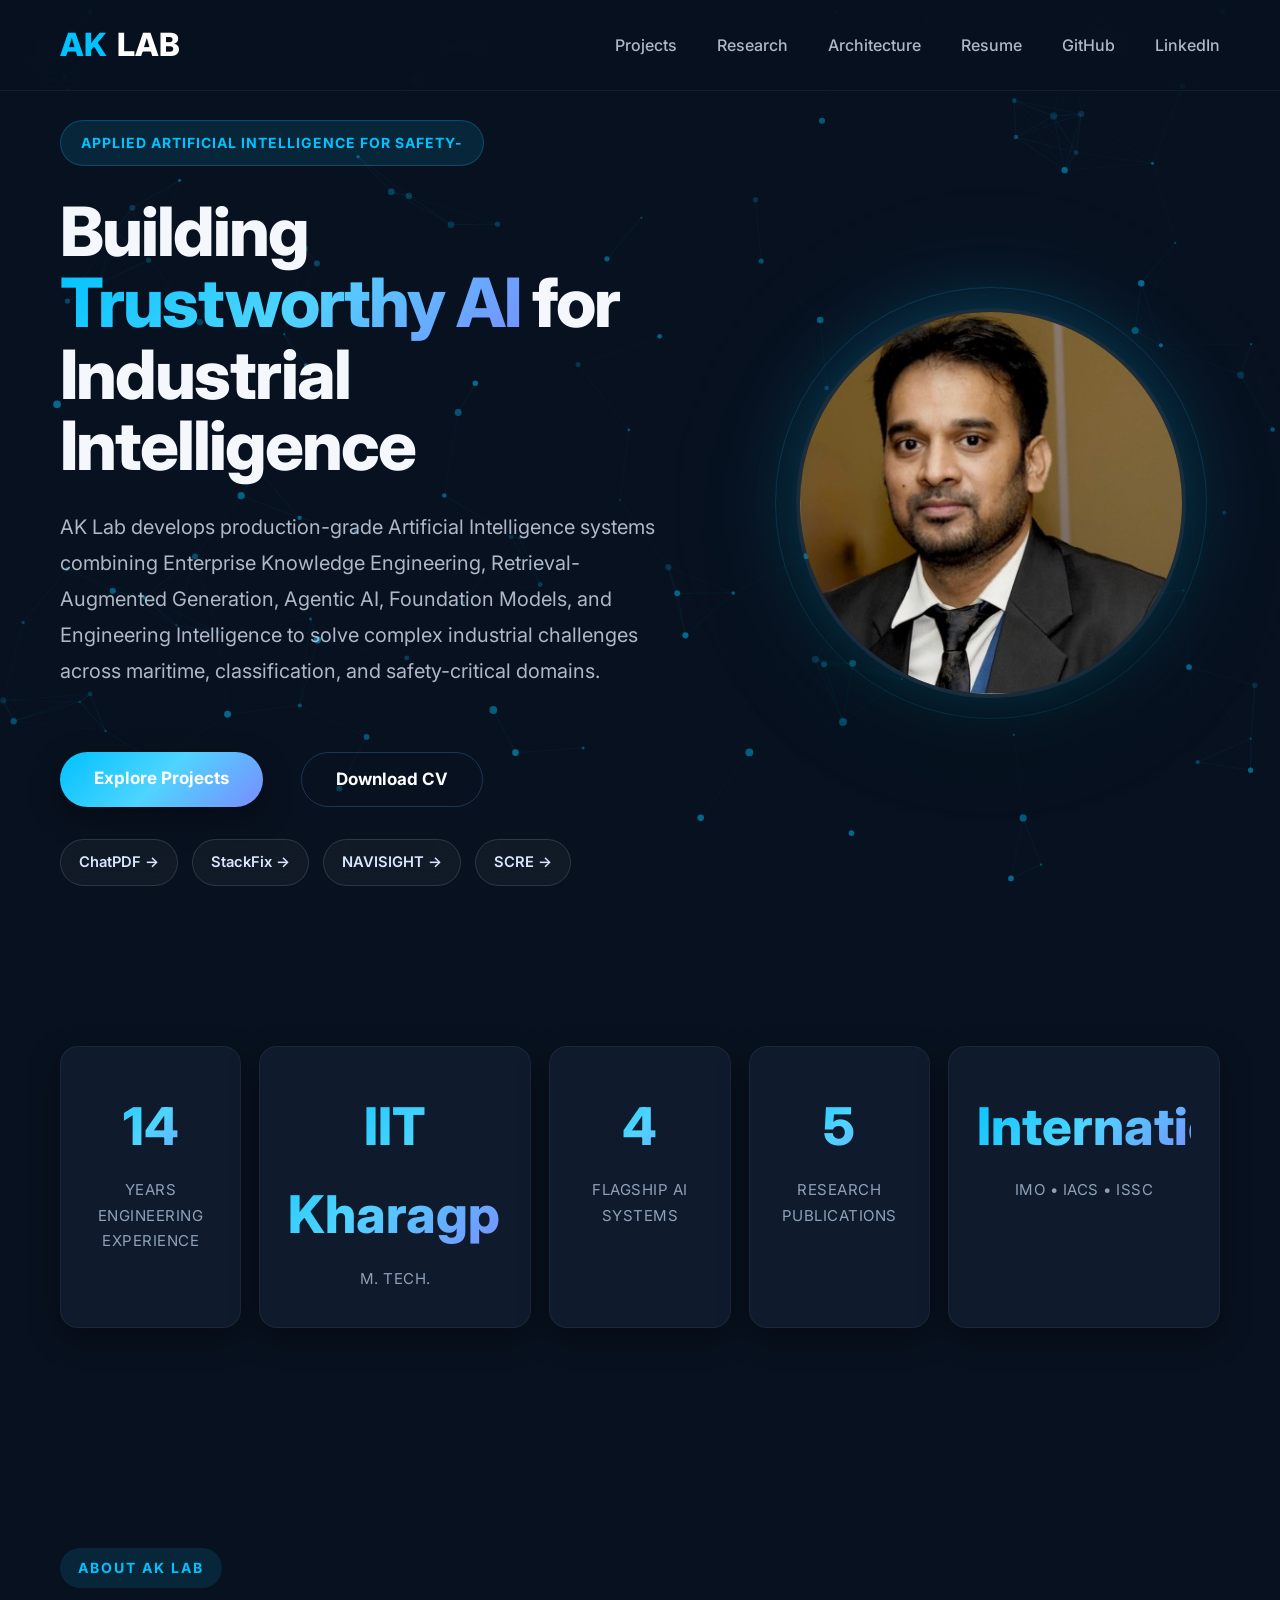
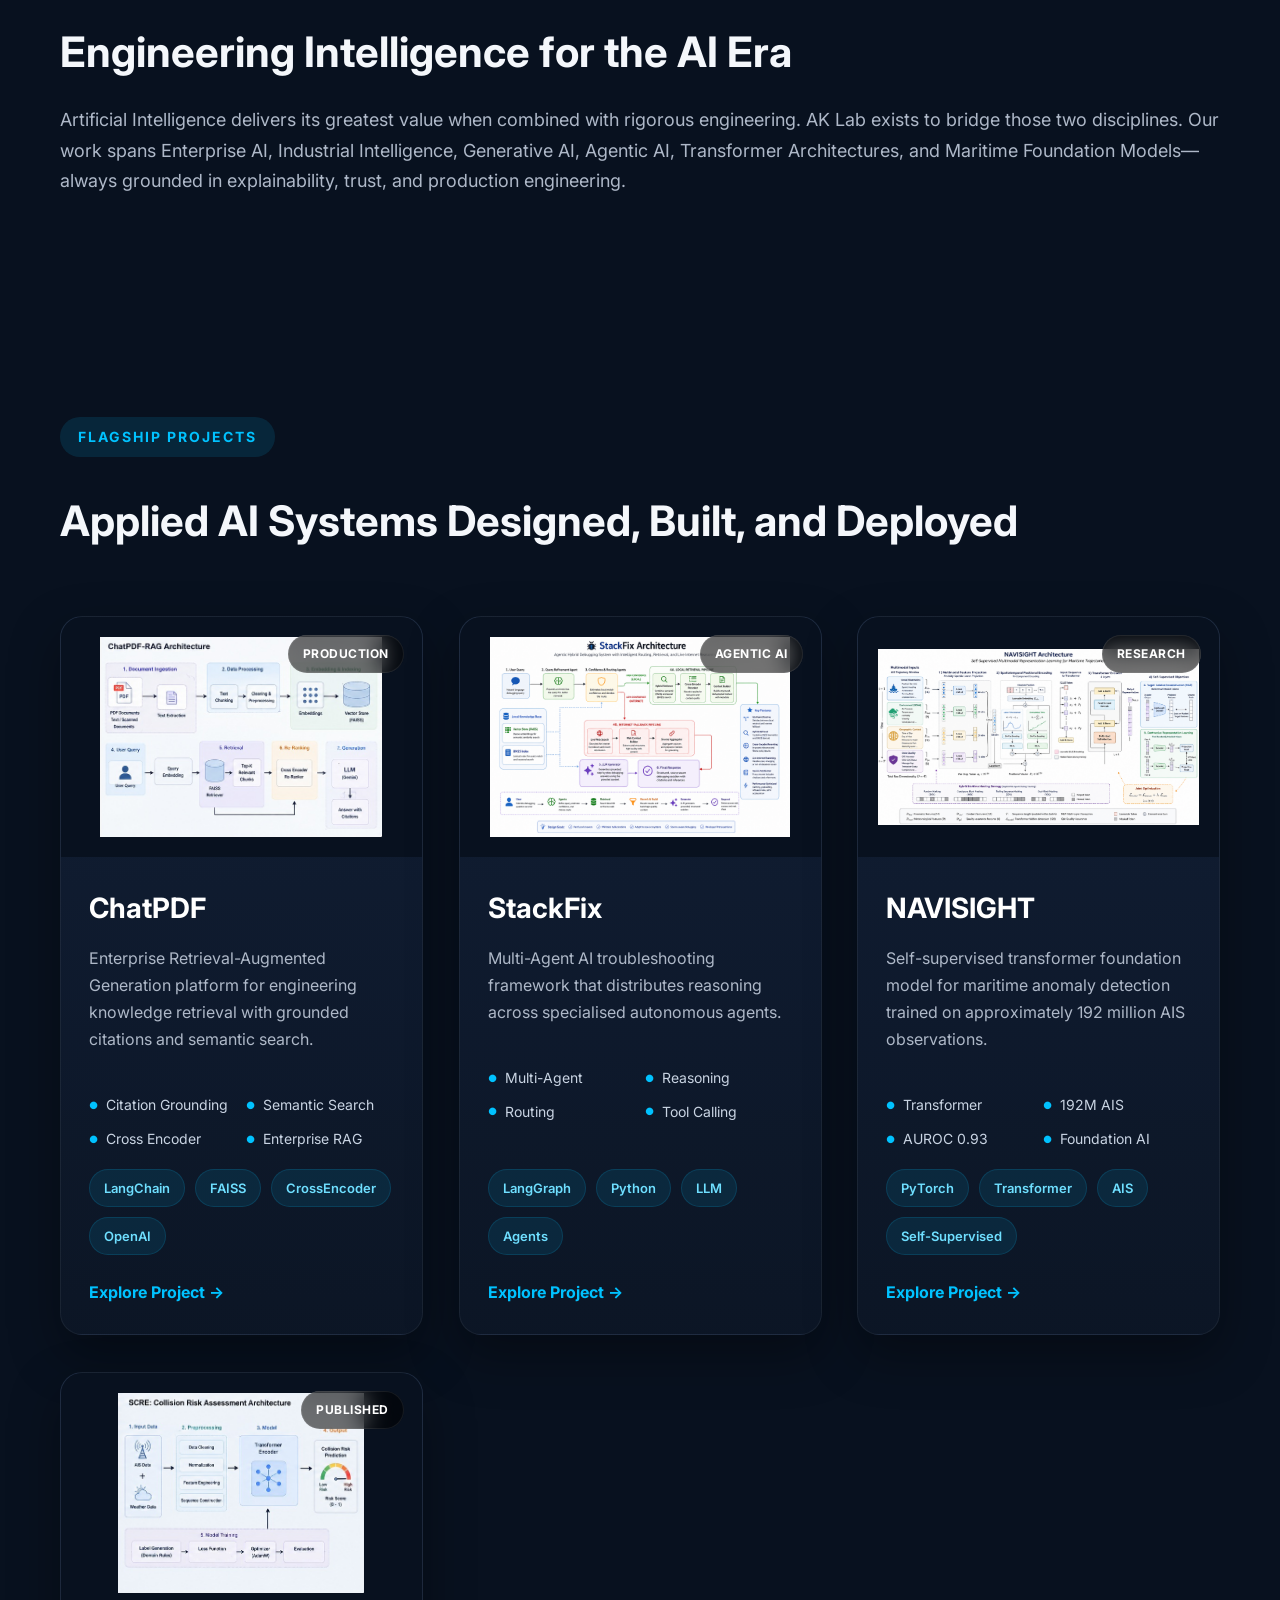
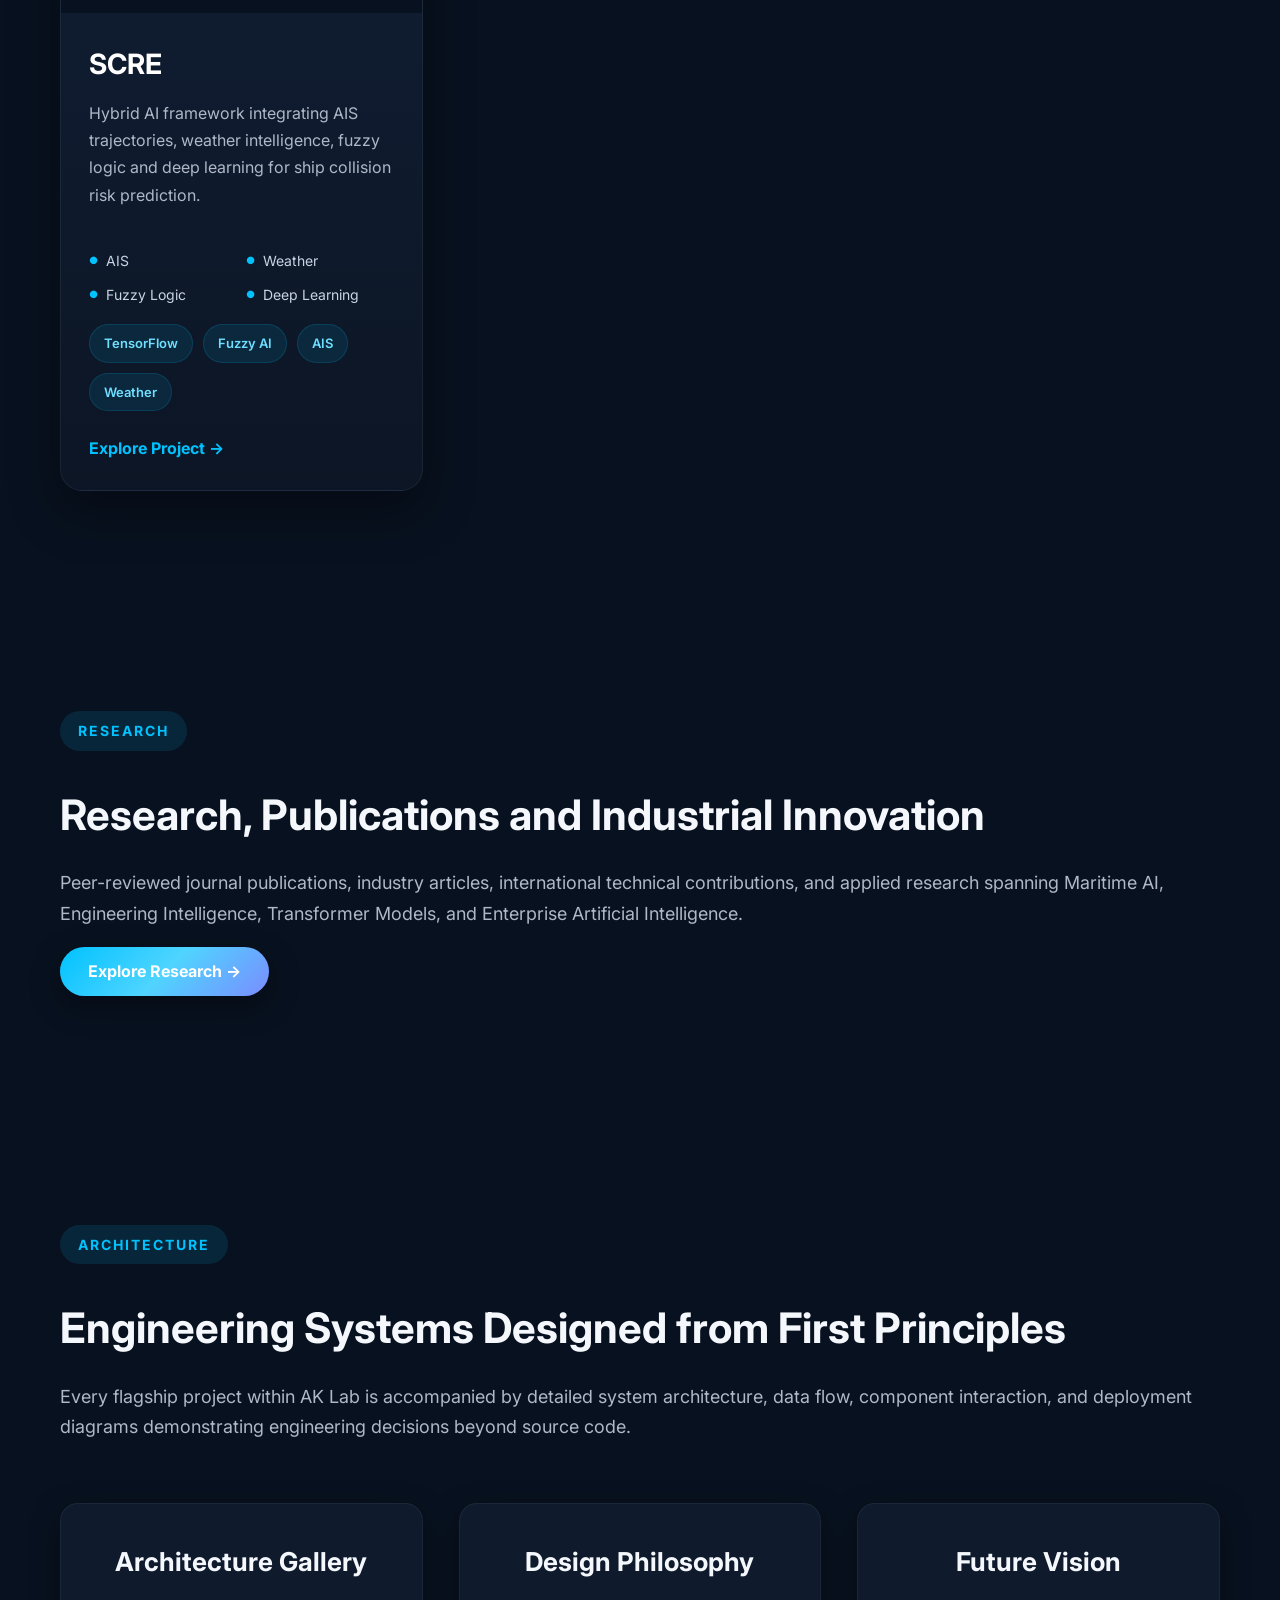
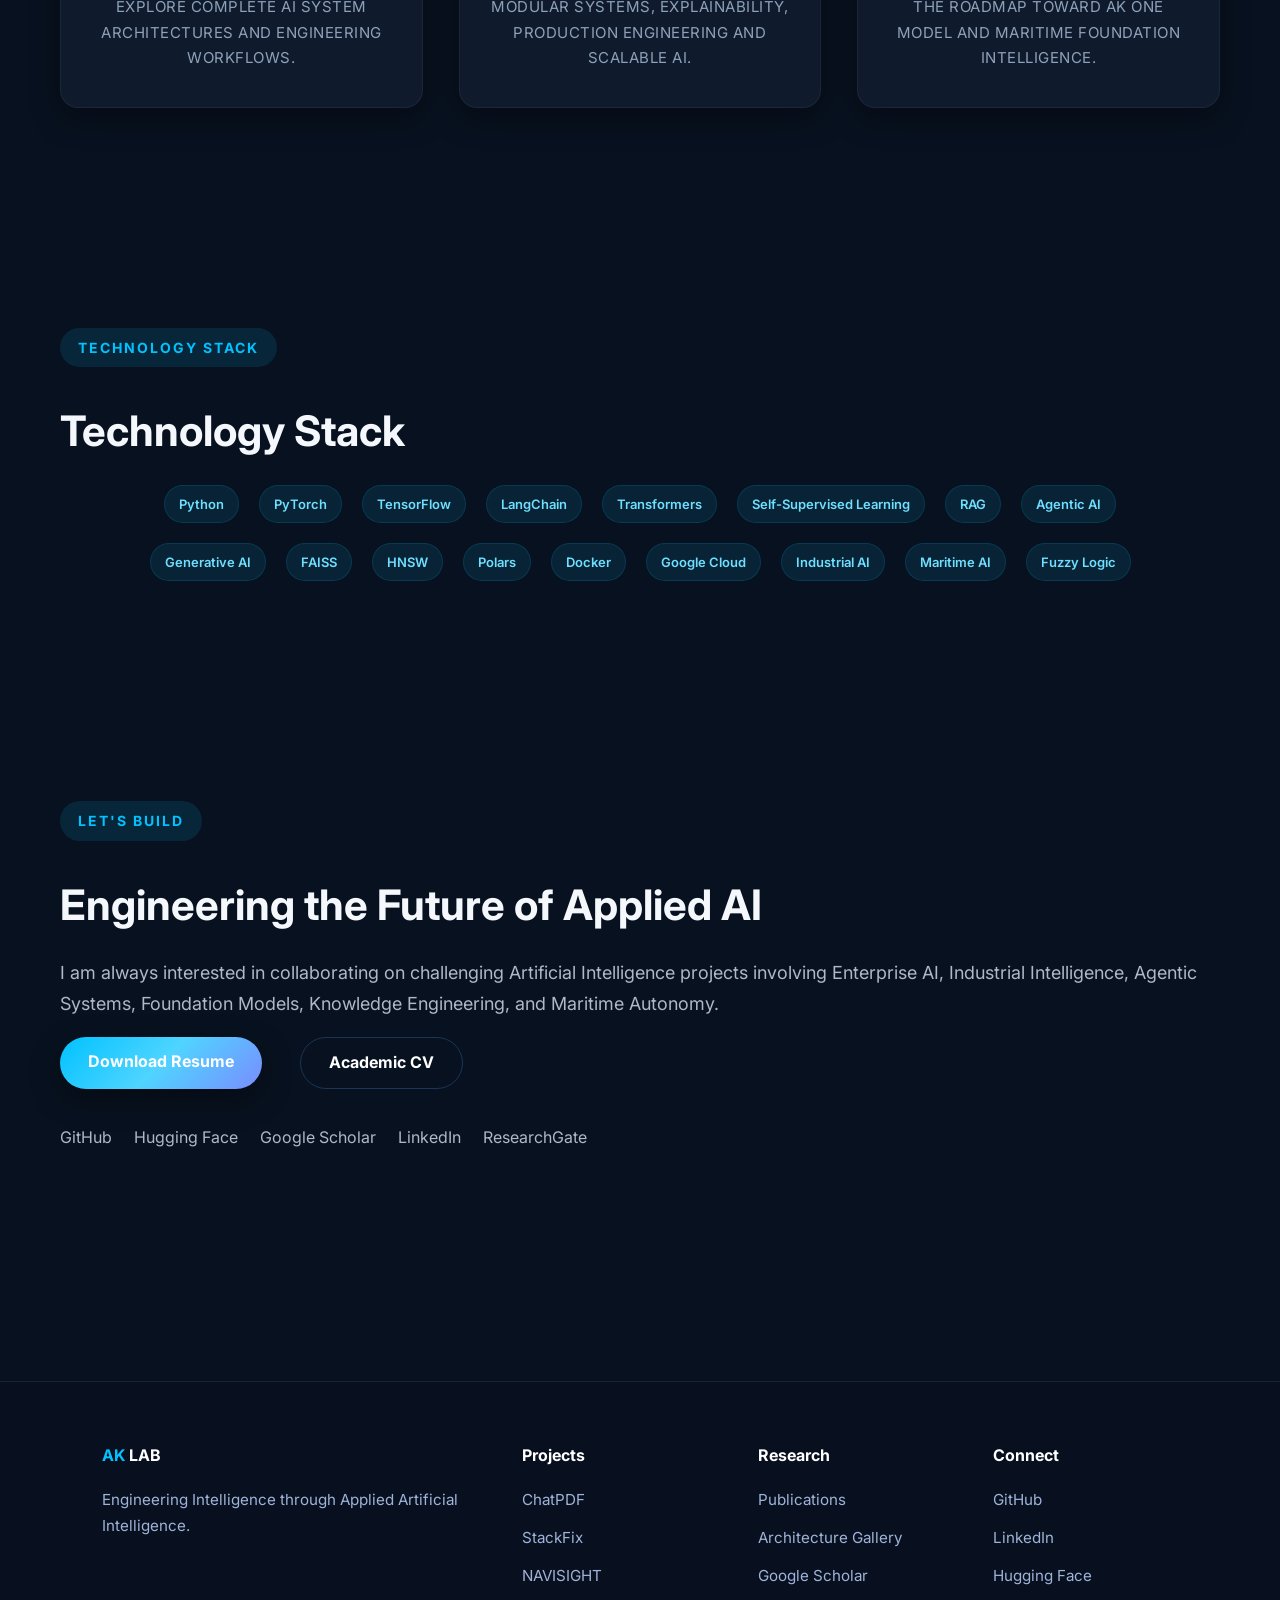
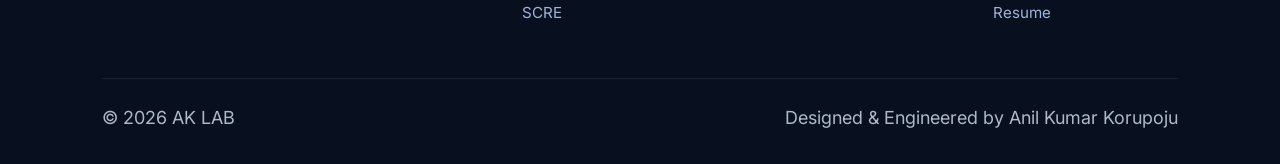
==== index.html @ ce6e319a "Update index.html" ====
<!DOCTYPE html>
<html lang="en">

<head>

<meta charset="UTF-8">
<meta name="viewport" content="width=device-width, initial-scale=1.0">

<title>AK LAB | Applied AI Engineering</title>

<meta name="description"
content="AK Lab designs trustworthy Artificial Intelligence systems for regulated industries through Enterprise AI, Agentic AI, Foundation Models and Engineering Intelligence.">

<meta property="og:title" content="AK LAB | Applied AI Engineering">
<meta property="og:description" content="Applied AI for Engineering, Maritime Intelligence and Enterprise Systems.">
<meta property="og:image" content="assets/cover.jpg">

<link rel="icon" href="assets/favicon.png">

<link rel="preconnect" href="https://fonts.googleapis.com">
<link rel="preconnect" href="https://fonts.gstatic.com" crossorigin>

<link href="https://fonts.googleapis.com/css2?family=Inter:wght@300;400;500;600;700;800&display=swap" rel="stylesheet">

<link rel="stylesheet" href="css/main.css">
<link rel="stylesheet" href="css/hero.css">
<link rel="stylesheet" href="css/cards.css">
<link rel="stylesheet" href="css/animations.css">
<link rel="stylesheet" href="css/responsive.css">

</head>

<body>

<div id="particles"></div>

<header>

<nav class="navbar">

<a href="https://korunil.github.io/" class="logo">

<span class="logo-ak">AK</span>

<span class="logo-lab">LAB</span>

</a>

<ul class="nav-links">

<li><a href="#projects">Projects</a></li>

<li><a href="research/">Research</a></li>

<li><a href="architecture/">Architecture</a></li>

<li><a href="docs/Resume.pdf" target="_blank">Resume</a></li>

<li><a href="https://github.com/Korunil" target="_blank">GitHub</a></li>

<li><a href="https://linkedin.com/in/Anil-Korupoju" target="_blank">LinkedIn</a></li>

</ul>

</nav>

</header>

<!-- ====================================================== -->

<section class="hero">

<div class="hero-content">

<p class="hero-tag">
    
    Applied Artificial Intelligence for Safety-Critical Engineering
    
</p>

<h1>

Building

<span class="gradient">

Trustworthy AI

</span>

for

Industrial Intelligence

</h1>

<p class="hero-description">

AK Lab develops production-grade Artificial Intelligence
systems combining Enterprise Knowledge Engineering,
Retrieval-Augmented Generation,
Agentic AI,
Foundation Models,
and Engineering Intelligence
to solve complex industrial challenges across maritime,
classification,
and safety-critical domains.

</p>

<div class="hero-buttons">

<a href="#projects" class="primary-btn">

Explore Projects

</a>

<a href="docs/CV.pdf"

target="_blank"

class="secondary-btn">

Download CV

</a>

</div>

<div class="quick-links">

<a href="projects/chatpdf/">

ChatPDF →

</a>

<a href="projects/stackfix/">

StackFix →

</a>

<a href="projects/navisight/">

NAVISIGHT →

</a>

<a href="projects/scre/">

SCRE →

</a>

</div>

</div>

<div class="hero-image">

<img

src="assets/profile.jpg"

alt="Anil Kumar Korupoju">

</div>

</section>

<!-- ====================================================== -->

<section class="stats">

<div class="stat-card">

<h2

class="counter"

data-target="14">

0

</h2>

<p>

Years Engineering Experience

</p>

</div>

<div class="stat-card">

<h2>

IIT Kharagpur

</h2>

<p>

M. TECH.

</p>

</div>

<div class="stat-card">

<h2

class="counter"

data-target="4">

0

</h2>

<p>

Flagship AI Systems

</p>

</div>

<div class="stat-card">

<h2

class="counter"

data-target="5">

0

</h2>

<p>

Research Publications

</p>

</div>  

<div class="stat-card">

<h2>

International

</h2>

<p>

IMO • IACS • ISSC

</p>

</div>  

</section>

<!-- ====================================================== -->

<section

id="about"

class="about">

<div class="section-title">

ABOUT AK LAB

</div>

<h2>

Engineering Intelligence

for the

AI Era

</h2>

<p>

Artificial Intelligence delivers its greatest value when
combined with rigorous engineering.

AK Lab exists to bridge those two disciplines.

Our work spans Enterprise AI,
Industrial Intelligence,
Generative AI,
Agentic AI,
Transformer Architectures,
and Maritime Foundation Models—
always grounded in explainability,
trust,
and production engineering.

</p>

</section>

<!-- ====================================================== -->

<section

id="projects"

class="projects">

<div class="section-title">

FLAGSHIP PROJECTS

</div>

<h2>

Applied AI Systems

Designed,

Built,

and

Deployed

</h2>

<div class="project-grid">

<!-- ====================================================== -->
<!-- ChatPDF -->

<a href="projects/chatpdf/" class="project-card">

<img src="images/chatpdf.jpg" alt="ChatPDF">

<div class="status">

Production

</div>

<div class="card-content">

<h3>

ChatPDF

</h3>

<p>

Enterprise Retrieval-Augmented Generation platform for engineering knowledge retrieval with grounded citations and semantic search.

</p>

<div class="project-features">

<div>Citation Grounding</div>

<div>Semantic Search</div>

<div>Cross Encoder</div>

<div>Enterprise RAG</div>

</div>

<div class="tech-tags">

<span>LangChain</span>

<span>FAISS</span>

<span>CrossEncoder</span>

<span>OpenAI</span>

</div>

<div class="view-project">

Explore Project →

</div>

</div>

</a>

<!-- ====================================================== -->
<!-- StackFix -->

<a href="projects/stackfix/" class="project-card">

<img src="images/stackfix.png" alt="StackFix">

<div class="status">

Agentic AI

</div>

<div class="card-content">

<h3>

StackFix

</h3>

<p>

Multi-Agent AI troubleshooting framework that distributes reasoning across specialised autonomous agents.

</p>

<div class="project-features">

<div>Multi-Agent</div>

<div>Reasoning</div>

<div>Routing</div>

<div>Tool Calling</div>

</div>

<div class="tech-tags">

<span>LangGraph</span>

<span>Python</span>

<span>LLM</span>

<span>Agents</span>

</div>

<div class="view-project">

Explore Project →

</div>

</div>

</a>

<!-- ====================================================== -->
<!-- NAVISIGHT -->

<a href="projects/navisight/" class="project-card">

<img src="images/navisight.png" alt="NAVISIGHT">

<div class="status">

Research

</div>

<div class="card-content">

<h3>

NAVISIGHT

</h3>

<p>

Self-supervised transformer foundation model for maritime anomaly detection trained on approximately 192 million AIS observations.

</p>

<div class="project-features">

<div>Transformer</div>

<div>192M AIS</div>

<div>AUROC 0.93</div>

<div>Foundation AI</div>

</div>

<div class="tech-tags">

<span>PyTorch</span>

<span>Transformer</span>

<span>AIS</span>

<span>Self-Supervised</span>

</div>

<div class="view-project">

Explore Project →

</div>

</div>

</a>

<!-- ====================================================== -->
<!-- SCRE -->

<a href="projects/scre/" class="project-card">

<img src="images/scre.jpg" alt="SCRE">

<div class="status">

Published

</div>

<div class="card-content">

<h3>

SCRE

</h3>

<p>

Hybrid AI framework integrating AIS trajectories, weather intelligence, fuzzy logic and deep learning for ship collision risk prediction.

</p>

<div class="project-features">

<div>AIS</div>

<div>Weather</div>

<div>Fuzzy Logic</div>

<div>Deep Learning</div>

</div>

<div class="tech-tags">

<span>TensorFlow</span>

<span>Fuzzy AI</span>

<span>AIS</span>

<span>Weather</span>

</div>

<div class="view-project">

Explore Project →

</div>

</div>

</a>

</div>

</section>

<!-- ====================================================== -->

<section id="research-preview" class="research-preview">

<div class="section-title">

RESEARCH

</div>

<h2>

Research,

Publications

and

Industrial Innovation

</h2>

<p>

Peer-reviewed journal publications,
industry articles,
international technical contributions,
and applied research spanning Maritime AI,
Engineering Intelligence,
Transformer Models,
and Enterprise Artificial Intelligence.

</p>

<a href="research/" class="primary-btn">

Explore Research →

</a>

</section>

<!-- ====================================================== -->

<section id="architecture-preview">

<div class="section-title">

ARCHITECTURE

</div>

<h2>

Engineering Systems

Designed

from First Principles

</h2>

<p>

Every flagship project within AK Lab is accompanied by detailed system architecture,
data flow,
component interaction,
and deployment diagrams demonstrating engineering decisions beyond source code.

</p>

<div class="project-grid">
  
<a href="architecture/" class="stat-card" style="display: block; text-decoration: none; color: inherit;">

<h3>

Architecture Gallery

</h3>

<p>

Explore complete AI system architectures and engineering workflows.

</p>

</a>

<a href="architecture/" class="stat-card" style="display: block; text-decoration: none; color: inherit;">

<h3>

Design Philosophy

</h3>

<p>

Modular systems, explainability, production engineering and scalable AI.

</p>

</a>

<a href="architecture/" class="stat-card" style="display: block; text-decoration: none; color: inherit;">

<h3>

Future Vision

</h3>

<p>

The roadmap toward AK One Model and Maritime Foundation Intelligence.

</p>

</a>

</div>

</section>

<!-- ====================================================== -->

<section id="technology">

<div class="section-title">

TECHNOLOGY STACK

</div>

<h2>

Technology Stack

</h2>

<div class="tech-tags" style="justify-content:center;gap:20px;max-width:1000px;margin:auto;">

<span>Python</span>

<span>PyTorch</span>

<span>TensorFlow</span>

<span>LangChain</span>

<span>Transformers</span>

<span>Self-Supervised Learning</span>

<span>RAG</span>

<span>Agentic AI</span>

<span>Generative AI</span>

<span>FAISS</span>

<span>HNSW</span>

<span>Polars</span>

<span>Docker</span>

<span>Google Cloud</span>

<span>Industrial AI</span>

<span>Maritime AI</span>

<span>Fuzzy Logic</span>

</div>

</section>

<!-- ====================================================== -->

<section id="contact" class="contact">

<div class="section-title">

LET'S BUILD

</div>

<h2>

Engineering the Future

of

Applied AI

</h2>

<p>

I am always interested in collaborating on challenging
Artificial Intelligence projects involving

Enterprise AI,

Industrial Intelligence,

Agentic Systems,

Foundation Models,

Knowledge Engineering,

and Maritime Autonomy.

</p>

<div class="hero-buttons">

<a

href="docs/Resume.pdf"

target="_blank"

class="primary-btn">

Download Resume

</a>

<a

href="docs/CV.pdf"

target="_blank"

class="secondary-btn">

Academic CV

</a>

</div>

<div class="socials">

<a

href="https://github.com/Korunil"

target="_blank">

GitHub

</a>

<a

href="https://huggingface.co/korunil"

target="_blank">

Hugging Face

</a>

<a

href="https://scholar.google.com/citations?user=ArDziAsAAAAJ"

target="_blank">

Google Scholar

</a>

<a

href="https://linkedin.com/in/Anil-Korupoju"

target="_blank">

LinkedIn

</a>

<a

href="https://www.researchgate.net/profile/Anil-Kumar-Korupoju"

target="_blank">

ResearchGate

</a>

</div>

</section>

<!-- ====================================================== -->

<footer>

<div class="footer-grid">

<div>

<h3>

<span class="logo-ak">AK</span>

<span class="logo-lab">LAB</span>

</h3>

<p>

Engineering Intelligence

through

Applied Artificial Intelligence.

</p>

</div>

<div>

<h3>

Projects

</h3>

<a href="projects/chatpdf/">

ChatPDF

</a>

<a href="projects/stackfix/">

StackFix

</a>

<a href="projects/navisight/">

NAVISIGHT

</a>

<a href="projects/scre/">

SCRE

</a>

</div>

<div>

<h3>

Research

</h3>

<a href="research/">

Publications

</a>

<a href="architecture/">

Architecture Gallery

</a>

<a

href="https://scholar.google.com/citations?user=ArDziAsAAAAJ"

target="_blank">

Google Scholar

</a>

</div>

<div>

<h3>

Connect

</h3>

<a

href="https://github.com/Korunil"

target="_blank">

GitHub

</a>

<a

href="https://linkedin.com/in/Anil-Korupoju"

target="_blank">

LinkedIn

</a>

<a

href="https://huggingface.co/korunil"

target="_blank">

Hugging Face

</a>

<a

href="docs/Resume.pdf"

target="_blank">

Resume

</a>

</div>

</div>

<div class="footer-bottom">

<p>

© 2026 AK LAB

</p>

<p>

Designed & Engineered by

Anil Kumar Korupoju

</p>

</div>

</footer>

<script src="js/main.js"></script>

<script src="js/particles.js"></script>

</body>

</html>
---- css/main.css ----
/* =====================================================
   AK LAB
   Main Theme
===================================================== */

:root{

--bg:#08111f;

--surface:#0f1b2d;

--surface2:#13243c;

--border:#1c3556;

--primary:#00c2ff;

--secondary:#6b7cff;

--text:#f4f7fb;

--muted:#aeb8c8;

--gradient:linear-gradient(
135deg,
#00c2ff,
#4fd4ff,
#7a8cff
);

--shadow:
0 10px 30px rgba(0,0,0,.35);

--radius:18px;

--transition:.35s ease;

}

/* =====================================================
   Reset
===================================================== */

*{

margin:0;

padding:0;

box-sizing:border-box;

}

html{

scroll-behavior:smooth;

}

body{

font-family:"Inter",sans-serif;

background:var(--bg);

color:var(--text);

line-height:1.7;

overflow-x:hidden;

}

/* =====================================================
   Background
===================================================== */

#particles{

position:fixed;

top:0;

left:0;

width:100%;

height:100%;

z-index:-2;

pointer-events:none;

}

/* =====================================================
   Typography
===================================================== */

h1{

font-size:64px;

font-weight:800;

line-height:1.1;

margin-bottom:28px;

}

h2{

font-size:42px;

font-weight:700;

margin-bottom:18px;

}

h3{

font-size:26px;

margin-bottom:10px;

}

p{

font-size:18px;

color:var(--muted);

}

.gradient{

background:var(--gradient);

-webkit-background-clip:text;

-webkit-text-fill-color:transparent;

}

/* =====================================================
   Layout
===================================================== */

section{

max-width:1280px;

margin:auto;

padding:110px 60px;

}

/* =====================================================
   Navigation
===================================================== */

header{

position:fixed;

top:0;

left:0;

right:0;

z-index:1000;

backdrop-filter:blur(18px);

background:rgba(8,17,31,.72);

border-bottom:1px solid rgba(255,255,255,.05);

}

.navbar{

display:flex;

justify-content:space-between;

align-items:center;

padding:18px 60px;

}

.logo{

display:flex;

text-decoration: none;   

align-items:center;

gap:10px;

font-size:32px;

font-weight:800;

text-decoration:none;

color:inherit;   

transition:.25s ease;

}

.logo-ak{

text-decoration: none;
   
color:var(--primary);

}

.logo-lab{

text-decoration: none;
   
color:white;

}

.logo:hover{

text-decoration:none;

transform:translateY(-1px);

opacity:.95;

}

.nav-links{

display:flex;

gap:40px;

list-style:none;

}

.nav-links a{

text-decoration:none;

color:var(--muted);

font-weight:500;

transition:var(--transition);

}

.nav-links a:hover{

color:white;

}

.resume-btn{

padding:12px 22px;

border-radius:999px;

background:var(--gradient);

text-decoration:none;

color:white;

font-weight:600;

box-shadow:var(--shadow);

transition:var(--transition);

}

.resume-btn:hover{

transform:translateY(-3px);

}

/* =====================================================
   Section Titles
===================================================== */

.section-title{

display:inline-block;

font-size:14px;

letter-spacing:2px;

text-transform:uppercase;

font-weight:700;

padding:8px 18px;

border-radius:999px;

background:rgba(0,194,255,.12);

color:var(--primary);

margin-bottom:28px;

}

/* =====================================================
   Buttons
===================================================== */

.primary-btn{

display:inline-block;

margin-top: 18px;

padding:15px 28px;

border-radius:999px;

background:var(--gradient);

text-decoration:none;

color:white;

font-weight:700;

transition:var(--transition);

box-shadow:var(--shadow);

}

.primary-btn:hover{

transform:translateY(-4px);

}

.secondary-btn{

display:inline-block;

margin-top: 18px;

padding:15px 28px;

border-radius:999px;

border:1px solid var(--border);

text-decoration:none;

color:white;
   
font-weight:700;

margin-left:18px;

transition:var(--transition);

}

.secondary-btn:hover{

background:rgba(255,255,255,.05);

}

.primary-btn,

.secondary-btn {
   
line-height:1.2;

}

.link-btn {

display: inline-block;

margin-top: 10px;

padding: 8px 16px;

border-radius: 999px;

background: var(--gradient);

color: white;

text-decoration: none;

font-size: 0.9rem;

font-weight: 600;

transition: var(--transition);

box-shadow: var(--shadow);

}

.link-btn:hover {

transform: translateY(-2px);

}

/* =====================================================
   Cards
===================================================== */

.stat-card,

.project-card{

background:var(--surface);

border:1px solid rgba(255,255,255,.05);

border-radius:var(--radius);

box-shadow:var(--shadow);

transition:var(--transition);

overflow:hidden;

}

.stat-card:hover,

.project-card:hover{

transform:translateY(-10px);

border-color:rgba(0,194,255,.35);

}

/* =====================================================
   Stats
===================================================== */

.stats{

display:grid;

grid-template-columns:1fr 1.5fr 1fr 1fr 1.5fr;

gap:18px;

}

.stat-card{

padding:32px;

text-align:center;


}

.stat-card h2{

font-size:34px;

color:var(--primary);

margin-bottom:6px;

}

.stat-card h3,

.stat-card p {
   
color: inherit;
   
}


/* =====================================================
   Projects
===================================================== */

.project-grid{

display:grid;

grid-template-columns:repeat(auto-fit,minmax(300px,1fr));

gap:34px;

margin-top:40px;

}

.project-card{

text-decoration:none;

color:white;

}

.project-card img{

width:100%;

height:220px;

object-fit:cover;

background:#08111f;

}

.card-content{

padding:26px;

}

.card-content h3{

color:white;

margin-bottom:8px;

}

.card-content p{

font-size:16px;

}

/* =====================================================
   Timeline
===================================================== */

.timeline-mini{

display:flex;

justify-content:space-between;

align-items:center;

margin-top:60px;

flex-wrap:wrap;

gap:16px;

}

.timeline-mini span{

font-weight:700;

color:white;

}

.timeline-mini div{

height:2px;

flex:1;

background:linear-gradient(

90deg,

var(--primary),

transparent

);

min-width:50px;

}

/* =====================================================
   Contact
===================================================== */

.socials{

display:flex;

gap:22px;

margin-top:35px;

flex-wrap:wrap;

}

.socials a{

text-decoration:none;

color:var(--muted);

transition:var(--transition);

}

.socials a:hover{

color:var(--primary);

}

/* =====================================================
   Footer
===================================================== */

footer{

margin-top:120px;

padding:60px 8% 30px;

background:#08101f;

border-top:1px solid rgba(255,255,255,.08);

}

.footer-grid{

display:grid;

grid-template-columns:

2fr

1fr

1fr

1fr;

gap:50px;

margin-bottom:40px;

}

.footer-grid h3{

font-size:1rem;

margin-bottom:18px;

color:#ffffff;

}

.footer-grid p{

color:#9fb3d9;

line-height:1.7;

font-size:.95rem;

}

.footer-grid a{

display:block;

margin-bottom:12px;

text-decoration:none;

color:#9fb3d9;

transition:.25s;

font-size:.95rem;

}

.footer-grid a:hover{

color:#ffffff;

transform:translateX(4px);

}

.footer-bottom{

display:flex;

justify-content:space-between;

align-items:center;

padding-top:24px;

border-top:1px solid rgba(255,255,255,.08);

color:#7f93b5;

font-size:.9rem;

}

/* =====================================================
   Utility
===================================================== */

.fade{

opacity:0;

transform:translateY(40px);

transition:1s;

}

.show{

opacity:1;

transform:none;

}

/* =====================================================
   Embed Video
===================================================== */

.demo-video {
   
margin-top: 35px;
   
}

.demo-video video {

    display:block;

    width:100%;
   
    max-width:960px;

    height:auto;

    border-radius:18px;

    border:1px solid rgba(255,255,255,.08);

    box-shadow:var(--shadow);

}

/* =====================================================
   Embed Pictures
===================================================== */
.gallery {
    display:flex;
    flex-wrap:wrap;
    gap:32px;
    margin-top:35px;
}

.gallery img {
    max-width:100%;
    height:auto;
    border-radius:16px;
    border:1px solid rgba(255,255,255,.08);
    box-shadow:var(--shadow);
    transition:var(--transition);
}

.gallery img:hover {
    transform:translateY(-6px);
}

/* =====================================================
   Embed PDF
===================================================== */

.pdf-container {

    width:70%;
    max-width:1000px;
    margin:40px auto;

}

.pdf-container iframe {

    width:100%;
    height:800px;

    border:none;
    border-radius:16px;

    box-shadow:var(--shadow);

}


/* =====================================================
   Progress Bar
===================================================== */

.active{

color:white!important;

}

#progressBar{

position:fixed;

top:0;

left:0;

height:3px;

width:0;

background:linear-gradient(

90deg,

#00c2ff,

#6b7cff

);

z-index:99999;

transition:.15s;

}
---- css/hero.css ----
/* =====================================================
   HERO SECTION
===================================================== */

.hero{

min-height:100vh;

display:grid;

grid-template-columns:1.15fr .85fr;

align-items:center;

gap:80px;

padding-top:120px;

}

/* ------------------------
   LEFT
------------------------ */

.hero-content{

max-width:720px;

}

.hero-tag{

display:inline-block;

padding:10px 20px;

margin-bottom:30px;

border-radius:999px;

font-size:14px;

font-weight:700;

letter-spacing:1px;

text-transform:uppercase;

background:rgba(0,194,255,.12);

color:var(--primary);

border:1px solid rgba(0,194,255,.25);

}

.hero h1{

font-size:68px;

font-weight:800;

line-height:1.05;

margin-bottom:28px;

letter-spacing:-2px;

}

.hero-description{

font-size:20px;

line-height:1.8;

max-width:620px;

margin-bottom:45px;

color:var(--muted);

}

.hero-buttons{

display:flex;

gap:20px;

flex-wrap:wrap;

}

/* ------------------------
   RIGHT
------------------------ */

.hero-image{

display:flex;

justify-content:center;

align-items:center;

position:relative;

}

/* Glow */

.hero-image::before{

content:"";

position:absolute;

width:520px;

height:520px;

border-radius:50%;

background:

radial-gradient(circle,

rgba(0,194,255,.25),

transparent 70%);

filter:blur(50px);

animation:pulse 6s infinite ease-in-out;

}

/* Profile */

.hero-image img{

width:390px;

height:390px;

border-radius:50%;

object-fit:cover;

border:4px solid rgba(255,255,255,.08);

box-shadow:

0 0 60px rgba(0,194,255,.20),

0 30px 80px rgba(0,0,0,.55);

transition:

transform .35s ease,

box-shadow .35s ease;

position:relative;

z-index:2;

}

.hero-image img:hover{

transform:

translateY(-8px)

scale(1.02);

box-shadow:

0 0 80px rgba(0,194,255,.30),

0 35px 90px rgba(0,0,0,.6);

}

/* ------------------------
   Floating Ring
------------------------ */

.hero-image::after{

content:"";

position:absolute;

width:430px;

height:430px;

border-radius:50%;

border:1px solid rgba(0,194,255,.18);

animation:rotateRing 18s linear infinite;

}

/* ------------------------
   Buttons
------------------------ */

.hero .primary-btn{

padding:16px 34px;

font-size:17px;

}

.hero .secondary-btn{

padding:16px 34px;

font-size:17px;

}

/* ------------------------
   Scroll Hint
------------------------ */

.scroll-down{

position:absolute;

bottom:40px;

left:50%;

transform:translateX(-50%);

font-size:14px;

color:#7f8a9a;

letter-spacing:2px;

text-transform:uppercase;

}

/* =====================================================
   ANIMATIONS
===================================================== */

@keyframes pulse{

0%{

transform:scale(.95);

opacity:.55;

}

50%{

transform:scale(1.05);

opacity:1;

}

100%{

transform:scale(.95);

opacity:.55;

}

}

@keyframes rotateRing{

0%{

transform:rotate(0deg);

}

100%{

transform:rotate(360deg);

}

}

/* =====================================================
   HERO STATS
===================================================== */

.stats{

margin-top:-60px;

position:relative;

z-index:5;

}

.stat-card{

text-align:center;

padding:36px 28px;

}

.stat-card h2{

font-size:52px;

font-weight:800;

background:var(--gradient);

-webkit-background-clip:text;

-webkit-text-fill-color:transparent;

margin-bottom:6px;

}

.stat-card p{

font-size:15px;

letter-spacing:.5px;

text-transform:uppercase;

color:#8fa1b9;

}

/* ==========================================
   Hero Quick Links
========================================== */

.quick-links{

display:flex;

flex-wrap:wrap;

gap:14px;

margin-top:32px;

align-items:center;

}

.quick-links a{

text-decoration:none;

font-size:.92rem;

font-weight:600;

padding:10px 18px;

border-radius:999px;

border:1px solid rgba(255,255,255,.12);

background:rgba(255,255,255,.04);

color:#d8e7ff;

transition:all .25s ease;

backdrop-filter:blur(10px);

}

.quick-links a:hover{

transform:translateY(-2px);

background:linear-gradient(135deg,#3b82f6,#7c3aed);

border-color:transparent;

color:white;

box-shadow:0 10px 25px rgba(59,130,246,.25);

}
---- css/cards.css ----
/* =====================================================
   PROJECT CARDS
===================================================== */

.project-grid{

display:grid;

grid-template-columns:repeat(auto-fit,minmax(320px,1fr));

gap:36px;

margin-top:60px;

}

.project-card{

position:relative;

display:flex;

flex-direction:column;

background:linear-gradient(
180deg,
rgba(18,32,54,.95),
rgba(12,22,38,.98)
);

border:1px solid rgba(255,255,255,.06);

border-radius:22px;

overflow:hidden;

text-decoration:none;

transition:all .35s ease;

box-shadow:
0 20px 50px rgba(0,0,0,.35);

}

.project-card:hover{

transform:translateY(-12px);

border-color:rgba(0,194,255,.35);

box-shadow:
0 30px 80px rgba(0,0,0,.45),
0 0 35px rgba(0,194,255,.15);

}

/* =====================================================
   IMAGE
===================================================== */

.project-card img{

width:100%;

height:240px;

/* Keeps all diagrams visible */

object-fit:contain;

background:#08111f;

padding:20px;

transition:transform .4s ease;

}

.project-card:hover img{

transform:scale(1.04);

}

/* =====================================================
   CONTENT
===================================================== */

.card-content{

padding:28px;

display:flex;

flex-direction:column;

flex-grow:1;

}

.card-content h3{

font-size:28px;

font-weight:700;

color:white;

margin-bottom:12px;

}

.card-content p{

font-size:16px;

line-height:1.7;

color:#aeb8c8;

margin-bottom:22px;

}

/* =====================================================
   TECHNOLOGY TAGS
===================================================== */

.tech-tags{

display:flex;

flex-wrap:wrap;

gap:10px;

margin-top:auto;

}

.tech-tags span{

padding:7px 14px;

font-size:13px;

font-weight:600;

border-radius:999px;

background:rgba(0,194,255,.10);

border:1px solid rgba(0,194,255,.15);

color:#6fdfff;

}

/* =====================================================
   STATUS BADGE
===================================================== */

.status{

position:absolute;

top:18px;

right:18px;

padding:8px 14px;

border-radius:999px;

font-size:12px;

font-weight:700;

letter-spacing:.5px;

text-transform:uppercase;

background:rgba(0,0,0,.55);

backdrop-filter:blur(12px);

border:1px solid rgba(255,255,255,.08);

color:white;

}

/* =====================================================
   HOVER BAR
===================================================== */

.project-card::before{

content:"";

position:absolute;

left:0;

top:0;

width:100%;

height:4px;

background:var(--gradient);

transform:scaleX(0);

transform-origin:left;

transition:.4s ease;

}

.project-card:hover::before{

transform:scaleX(1);

}

/* =====================================================
   VIEW PROJECT
===================================================== */

.view-project{

margin-top:24px;

display:flex;

align-items:center;

gap:10px;

font-weight:700;

color:var(--primary);

transition:.3s;

}

.view-project svg{

transition:.3s;

}

.project-card:hover .view-project svg{

transform:translateX(6px);

}

/* =====================================================
   FEATURE STRIP
===================================================== */

.project-features{

margin:18px 0;

display:grid;

grid-template-columns:1fr 1fr;

gap:10px;

}

.project-features div{

font-size:14px;

color:#c9d4e3;

display:flex;

align-items:center;

gap:8px;

}

.project-features div::before{

content:"●";

font-size:10px;

color:var(--primary);

}
---- css/animations.css ----
/* ======================================================
   AK LAB ANIMATIONS
====================================================== */

/* ---------- Fade Up ---------- */

.fade-up{

opacity:0;

transform:translateY(40px);

transition:
opacity .8s ease,
transform .8s ease;

}

.fade-up.show{

opacity:1;

transform:none;

}

/* ---------- Fade Left ---------- */

.fade-left{

opacity:0;

transform:translateX(-60px);

transition:
opacity .8s ease,
transform .8s ease;

}

.fade-left.show{

opacity:1;

transform:none;

}

/* ---------- Fade Right ---------- */

.fade-right{

opacity:0;

transform:translateX(60px);

transition:
opacity .8s ease,
transform .8s ease;

}

.fade-right.show{

opacity:1;

transform:none;

}

/* ======================================================
   HERO FLOAT
====================================================== */

.hero-image{

animation:

heroFloat 6s ease-in-out infinite;

}

@keyframes heroFloat{

0%{

transform:translateY(0px);

}

50%{

transform:translateY(-14px);

}

100%{

transform:translateY(0px);

}

}

/* ======================================================
   CARD FLOAT
====================================================== */

.project-card{

animation:

cardAppear .9s ease both;

}

@keyframes cardAppear{

from{

opacity:0;

transform:

translateY(40px)

scale(.95);

}

to{

opacity:1;

transform:

translateY(0)

scale(1);

}

}

/* ======================================================
   SHIMMER
====================================================== */

.project-card::after{

content:"";

position:absolute;

top:0;

left:-120%;

width:60%;

height:100%;

background:

linear-gradient(

90deg,

transparent,

rgba(255,255,255,.08),

transparent

);

transform:skewX(-25deg);

transition:1s;

pointer-events:none;

}

.project-card:hover::after{

left:150%;

}

/* ======================================================
   BUTTON GLOW
====================================================== */

.primary-btn{

position:relative;

overflow:hidden;

}

.primary-btn::before{

content:"";

position:absolute;

top:0;

left:-120%;

width:60%;

height:100%;

background:

linear-gradient(

90deg,

transparent,

rgba(255,255,255,.25),

transparent

);

transform:skewX(-25deg);

transition:.8s;

}

.primary-btn:hover::before{

left:160%;

}

/* ======================================================
   NAVBAR
====================================================== */

.navbar{

animation:

navDrop .8s ease;

}

@keyframes navDrop{

from{

opacity:0;

transform:translateY(-30px);

}

to{

opacity:1;

transform:none;

}

}

/* ======================================================
   COUNTERS
====================================================== */

.counter{

transition:.3s;

}

.counter:hover{

transform:scale(1.08);

}

/* ======================================================
   SOCIAL LINKS
====================================================== */

.socials a{

position:relative;

}

.socials a::after{

content:"";

position:absolute;

bottom:-4px;

left:0;

width:0;

height:2px;

background:var(--primary);

transition:.3s;

}

.socials a:hover::after{

width:100%;

}

/* ======================================================
   SECTION TITLE
====================================================== */

.section-title{

transition:.3s;

}

.section-title:hover{

letter-spacing:3px;

}

/* ======================================================
   SCROLLBAR
====================================================== */

::-webkit-scrollbar{

width:10px;

}

::-webkit-scrollbar-track{

background:#08111f;

}

::-webkit-scrollbar-thumb{

background:#223b5f;

border-radius:20px;

}

::-webkit-scrollbar-thumb:hover{

background:var(--primary);

}
---- css/responsive.css ----
/* =====================================================
   AK LAB
   Responsive Layout
===================================================== */

/* ------------------------------
   Large Desktop
------------------------------ */

@media (min-width:1600px){

section{

max-width:1450px;

}

.hero h1{

font-size:78px;

}

.hero-description{

font-size:22px;

}

}

/* ------------------------------
   Laptop
------------------------------ */

@media (max-width:1200px){

.hero{

grid-template-columns:1fr;

text-align:center;

gap:60px;

}

.hero-content{

margin:auto;

}

.hero-description{

margin:auto auto 45px;

}

.hero-buttons{

justify-content:center;

}

.hero-image{

order:-1;

}

.stats{

grid-template-columns:repeat(2,1fr);

}

.project-grid{

grid-template-columns:repeat(2,1fr);

}

}

/* ------------------------------
   Tablet
------------------------------ */

@media (max-width:900px){

.navbar{

padding:18px 30px;

}

.nav-links{

display:none;

}

section{

padding:90px 30px;

}

.hero h1{

font-size:52px;

letter-spacing:-1px;

}

.hero-description{

font-size:18px;

}

.hero-image img{

width:300px;

height:300px;

}

.hero-image::before{

width:400px;

height:400px;

}

.hero-image::after{

width:330px;

height:330px;

}

.project-grid{

grid-template-columns:1fr;

}

.timeline-mini{

flex-direction:column;

gap:25px;

}

.timeline-mini div{

width:2px;

height:40px;

background:linear-gradient(

180deg,

var(--primary),

transparent

);

}

.socials{

justify-content:center;

}

}

/* ------------------------------
   Mobile
------------------------------ */

@media (max-width:600px){

header{

backdrop-filter:blur(14px);

}

.navbar{

padding:16px 18px;

}

.logo{

font-size:22px;

}

.resume-btn{

padding:10px 18px;

font-size:14px;

}

section{

padding:80px 20px;

}

.hero{

padding-top:110px;

gap:40px;

}

.hero-tag{

font-size:12px;

padding:8px 16px;

}

.hero h1{

font-size:40px;

line-height:1.15;

}

.hero-description{

font-size:16px;

line-height:1.8;

}

.hero-buttons{

flex-direction:column;

gap:16px;

}

.primary-btn,

.secondary-btn{

margin:0;

width:100%;

text-align:center;

}

.hero-image img{

width:240px;

height:240px;

}

.hero-image::before{

width:300px;

height:300px;

}

.hero-image::after{

width:260px;

height:260px;

}

.stats{

grid-template-columns:1fr;

gap:18px;

}

.stat-card{

padding:28px;

}

.stat-card h2{

font-size:44px;

}

.section-title{

font-size:12px;

letter-spacing:1px;

}

h2{

font-size:30px;

}

.project-card img{

height:190px;

padding:16px;

}

.card-content{

padding:22px;

}

.card-content h3{

font-size:24px;

}

.tech-tags{

gap:8px;

}

.tech-tags span{

font-size:12px;

padding:6px 12px;

}

.project-features{

grid-template-columns:1fr;

}

.timeline-mini{

font-size:14px;

}

footer{

padding:40px 20px;

font-size:13px;

}

}

/* ------------------------------
   Very Small Devices
------------------------------ */

@media (max-width:380px){

.hero h1{

font-size:34px;

}

.hero-image img{

width:210px;

height:210px;

}

.hero-description{

font-size:15px;

}

.logo{

font-size:20px;

}

.resume-btn{

display:none;

}

}

@media (max-width:900px){

.footer-grid{

grid-template-columns:1fr;

gap:35px;

}

.footer-bottom{

flex-direction:column;

gap:12px;

text-align:center;

}

}
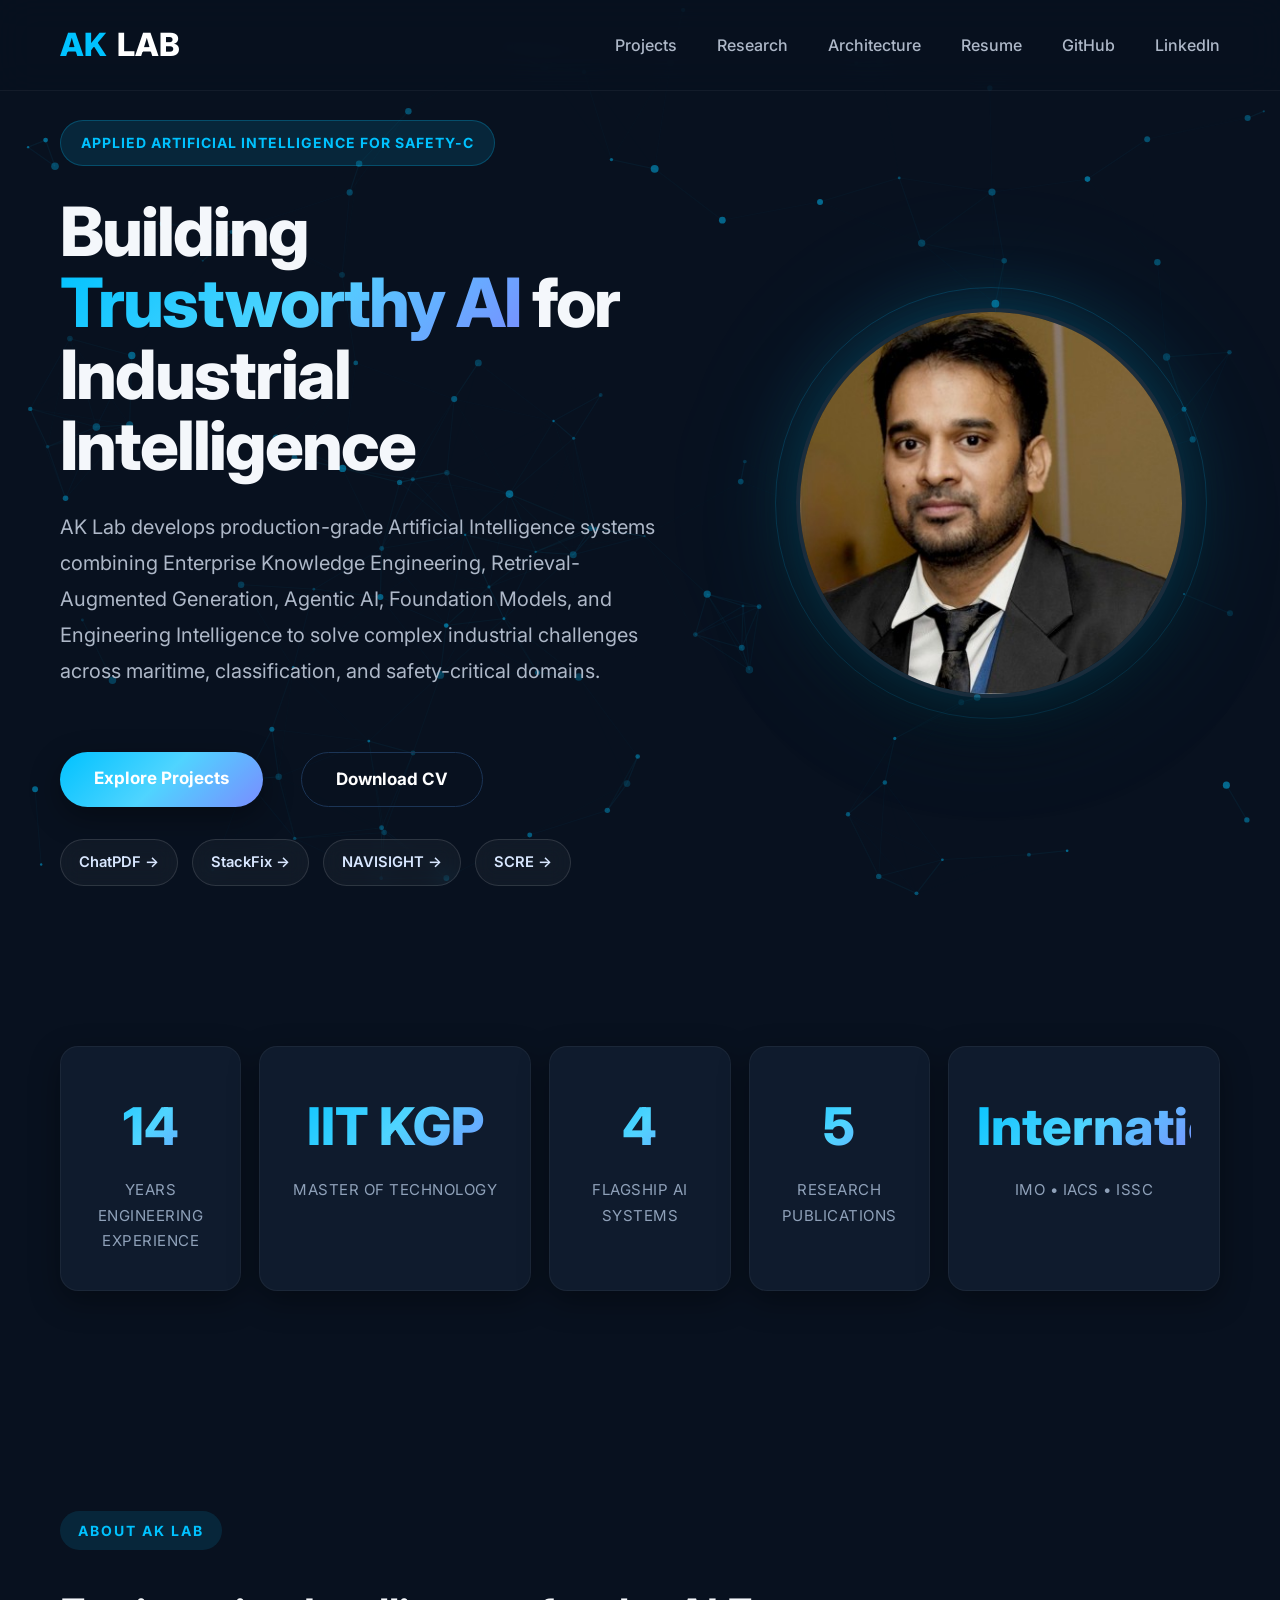
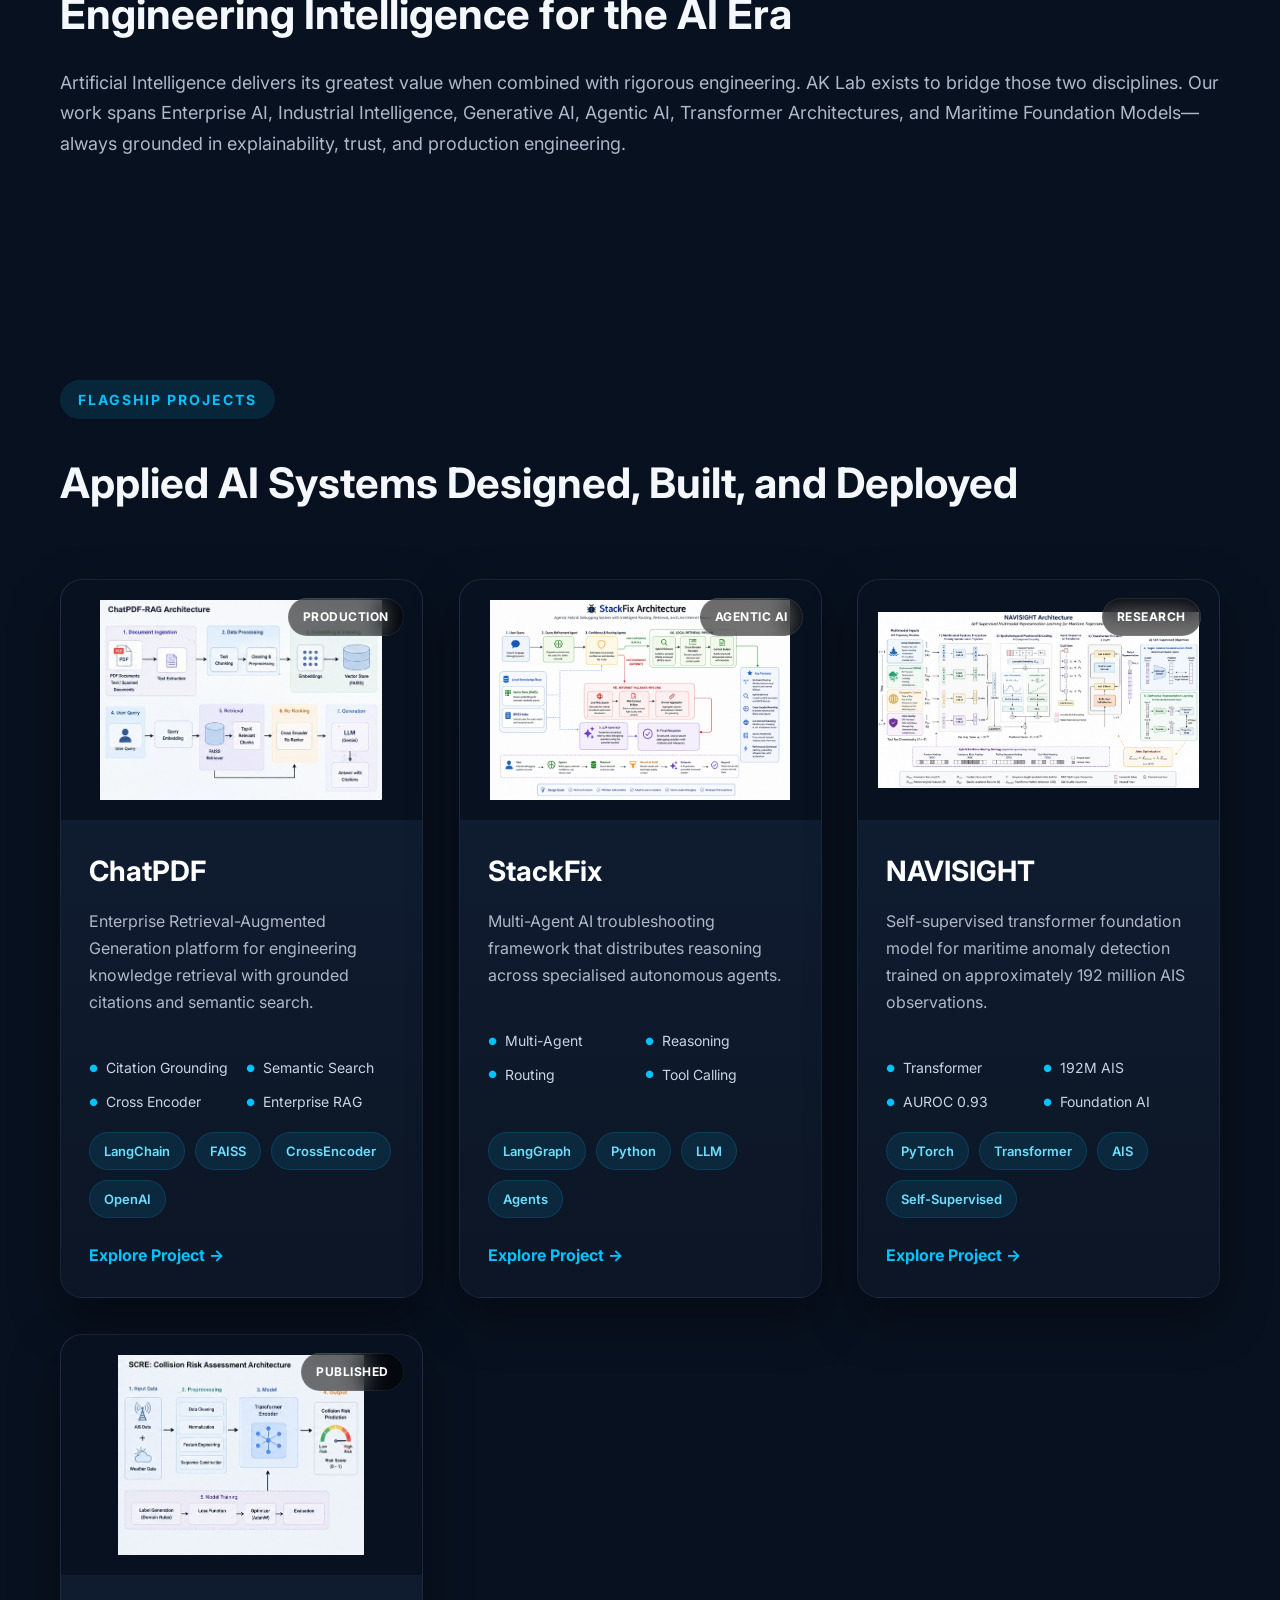
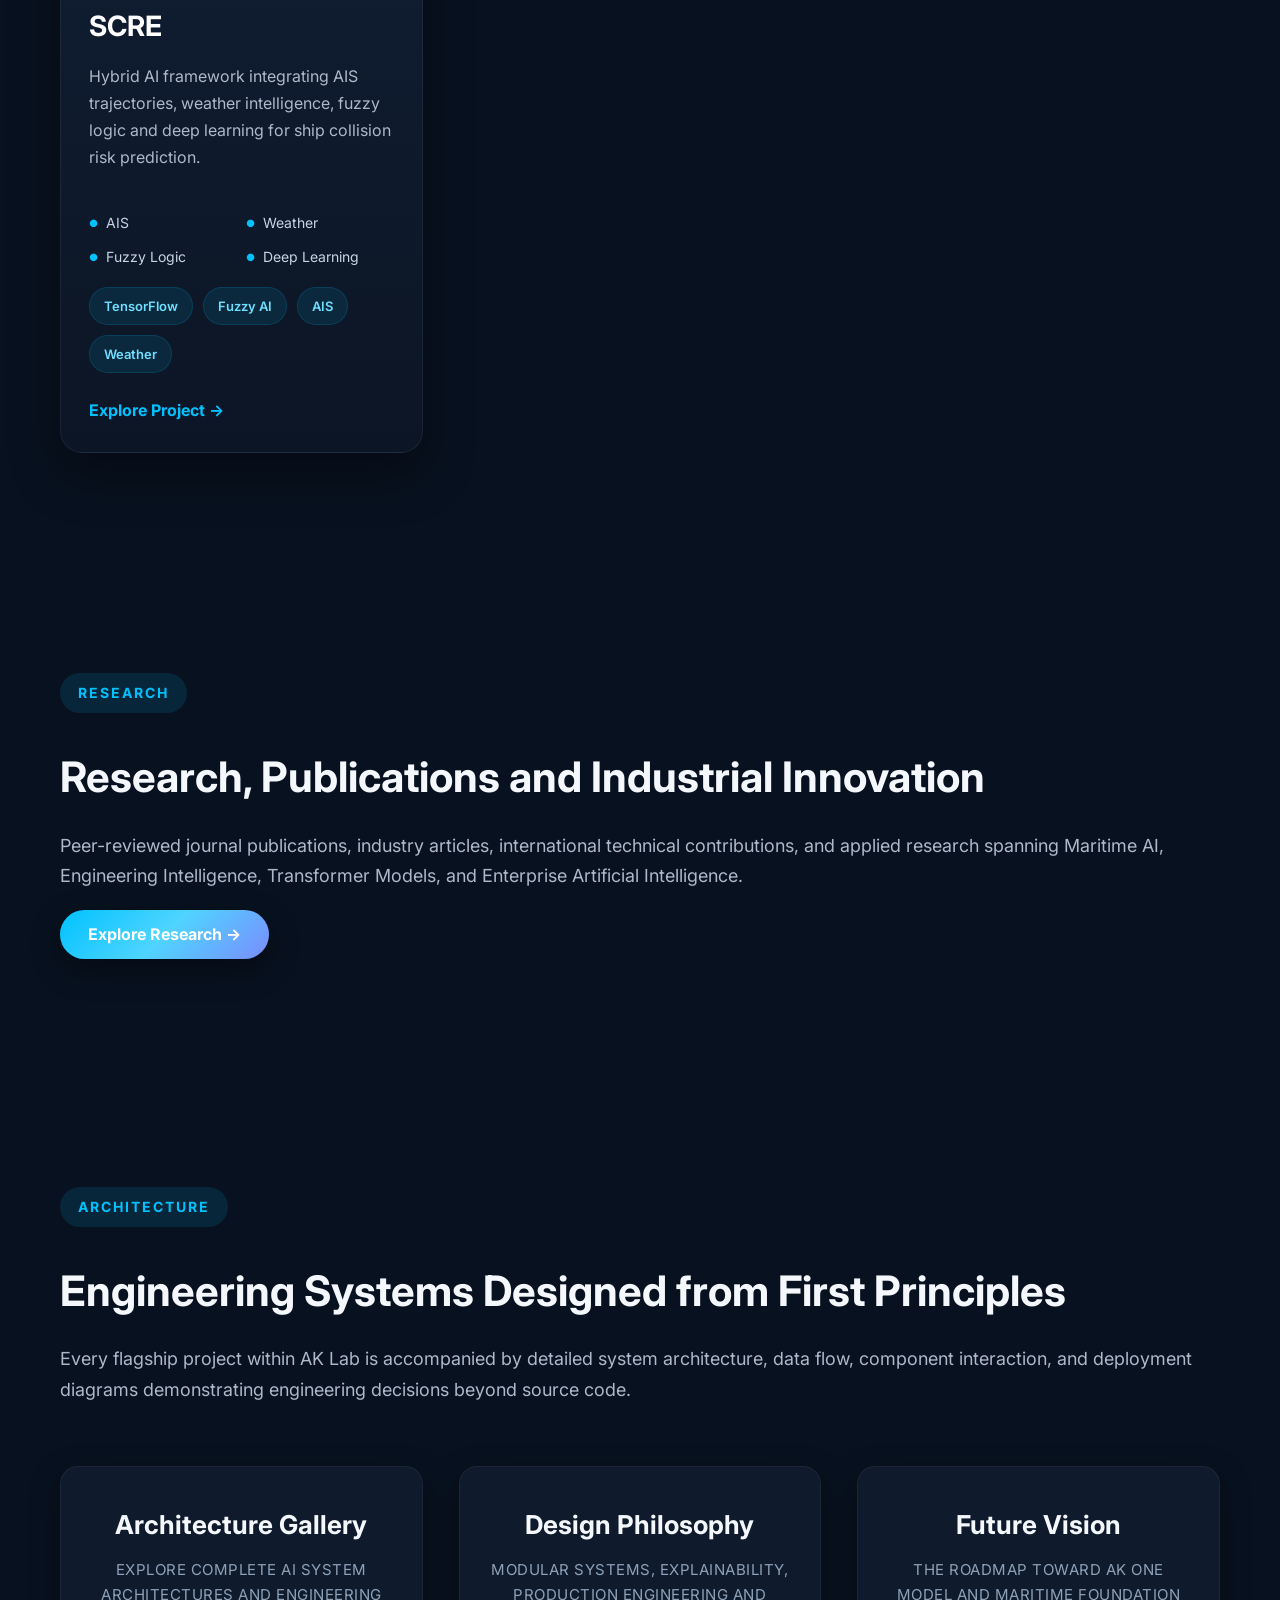
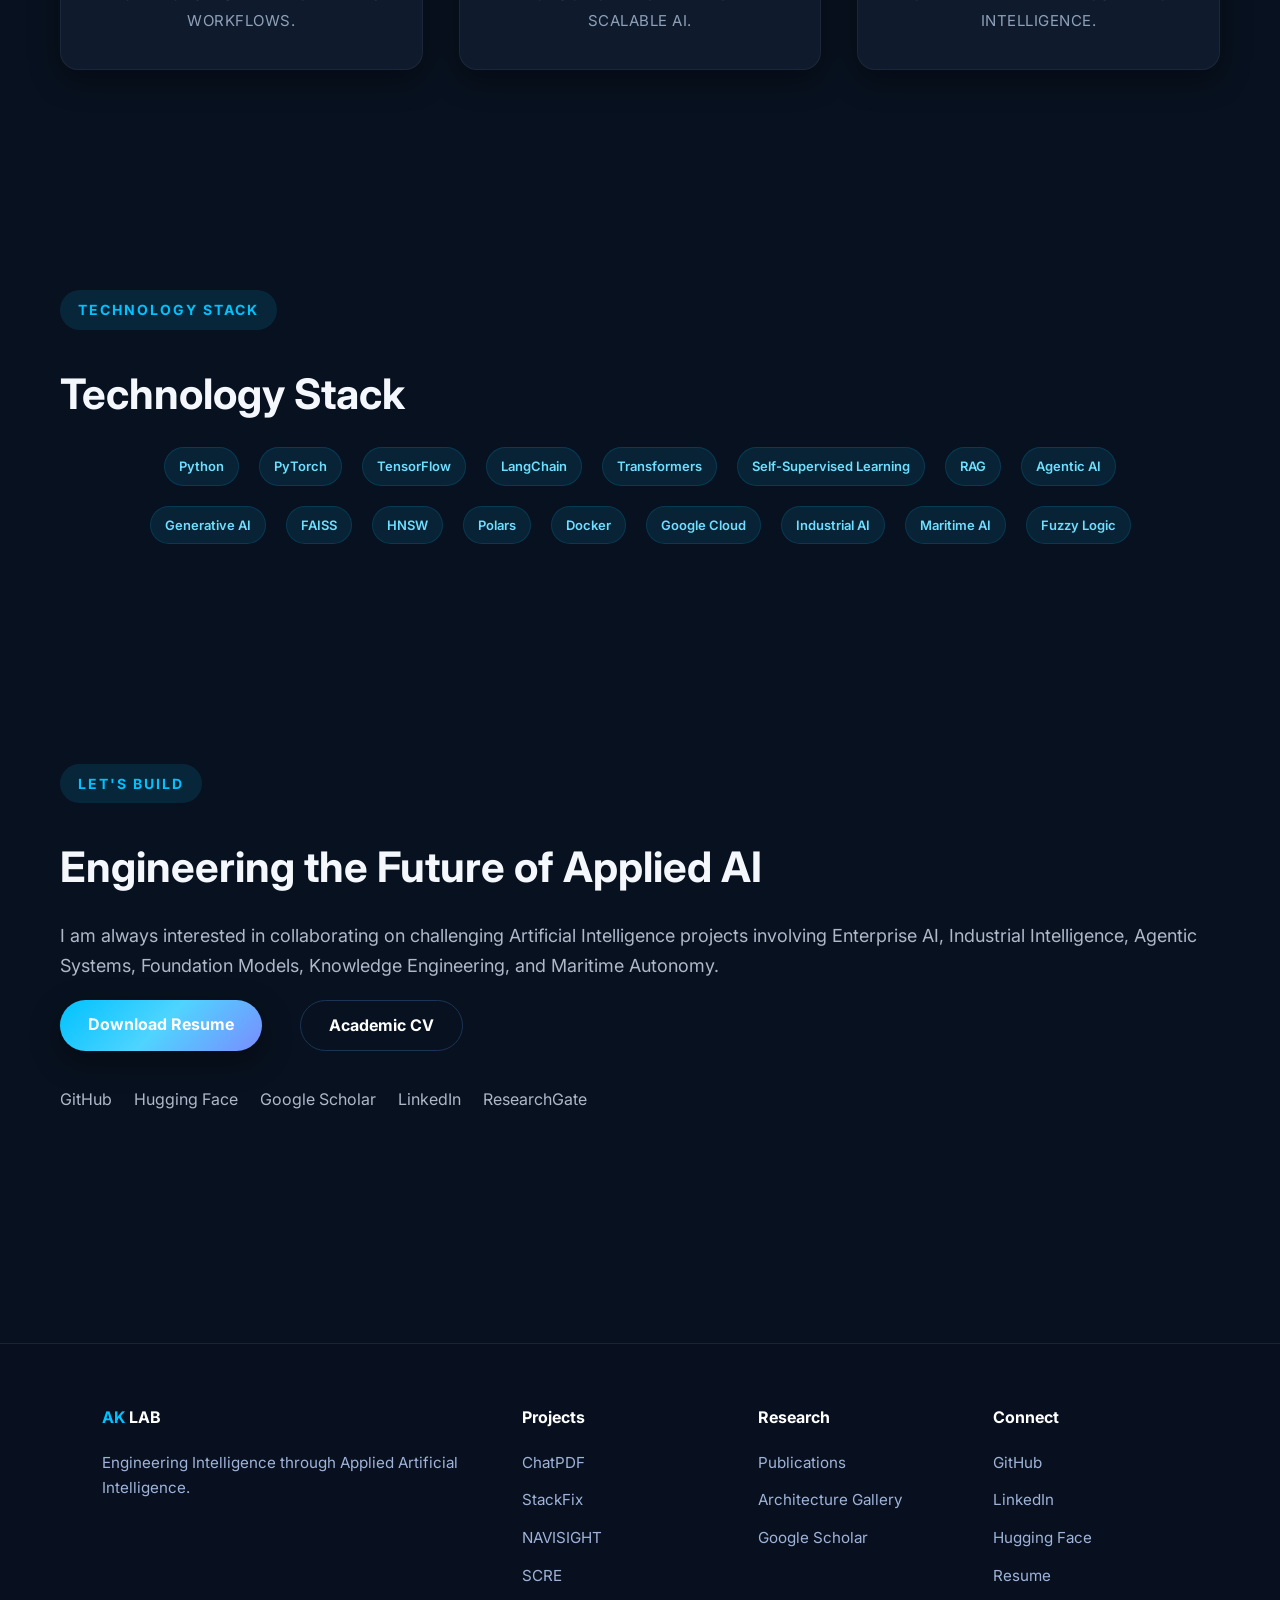
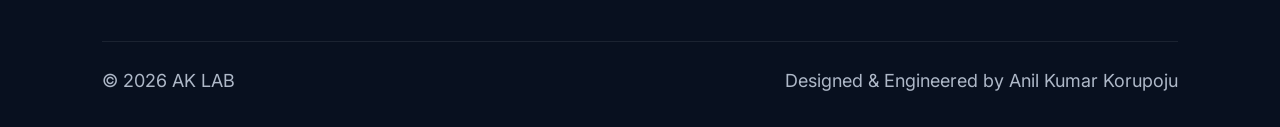
==== commit 57908ca6: "Update index.html" ====
--- a/index.html
+++ b/index.html
@@ -198,13 +198,13 @@
 
 <h2>
 
-IIT Kharagpur
+IIT KGP
 
 </h2>
 
 <p>
 
-M. TECH.
+MASTER OF TECHNOLOGY
 
 </p>
 
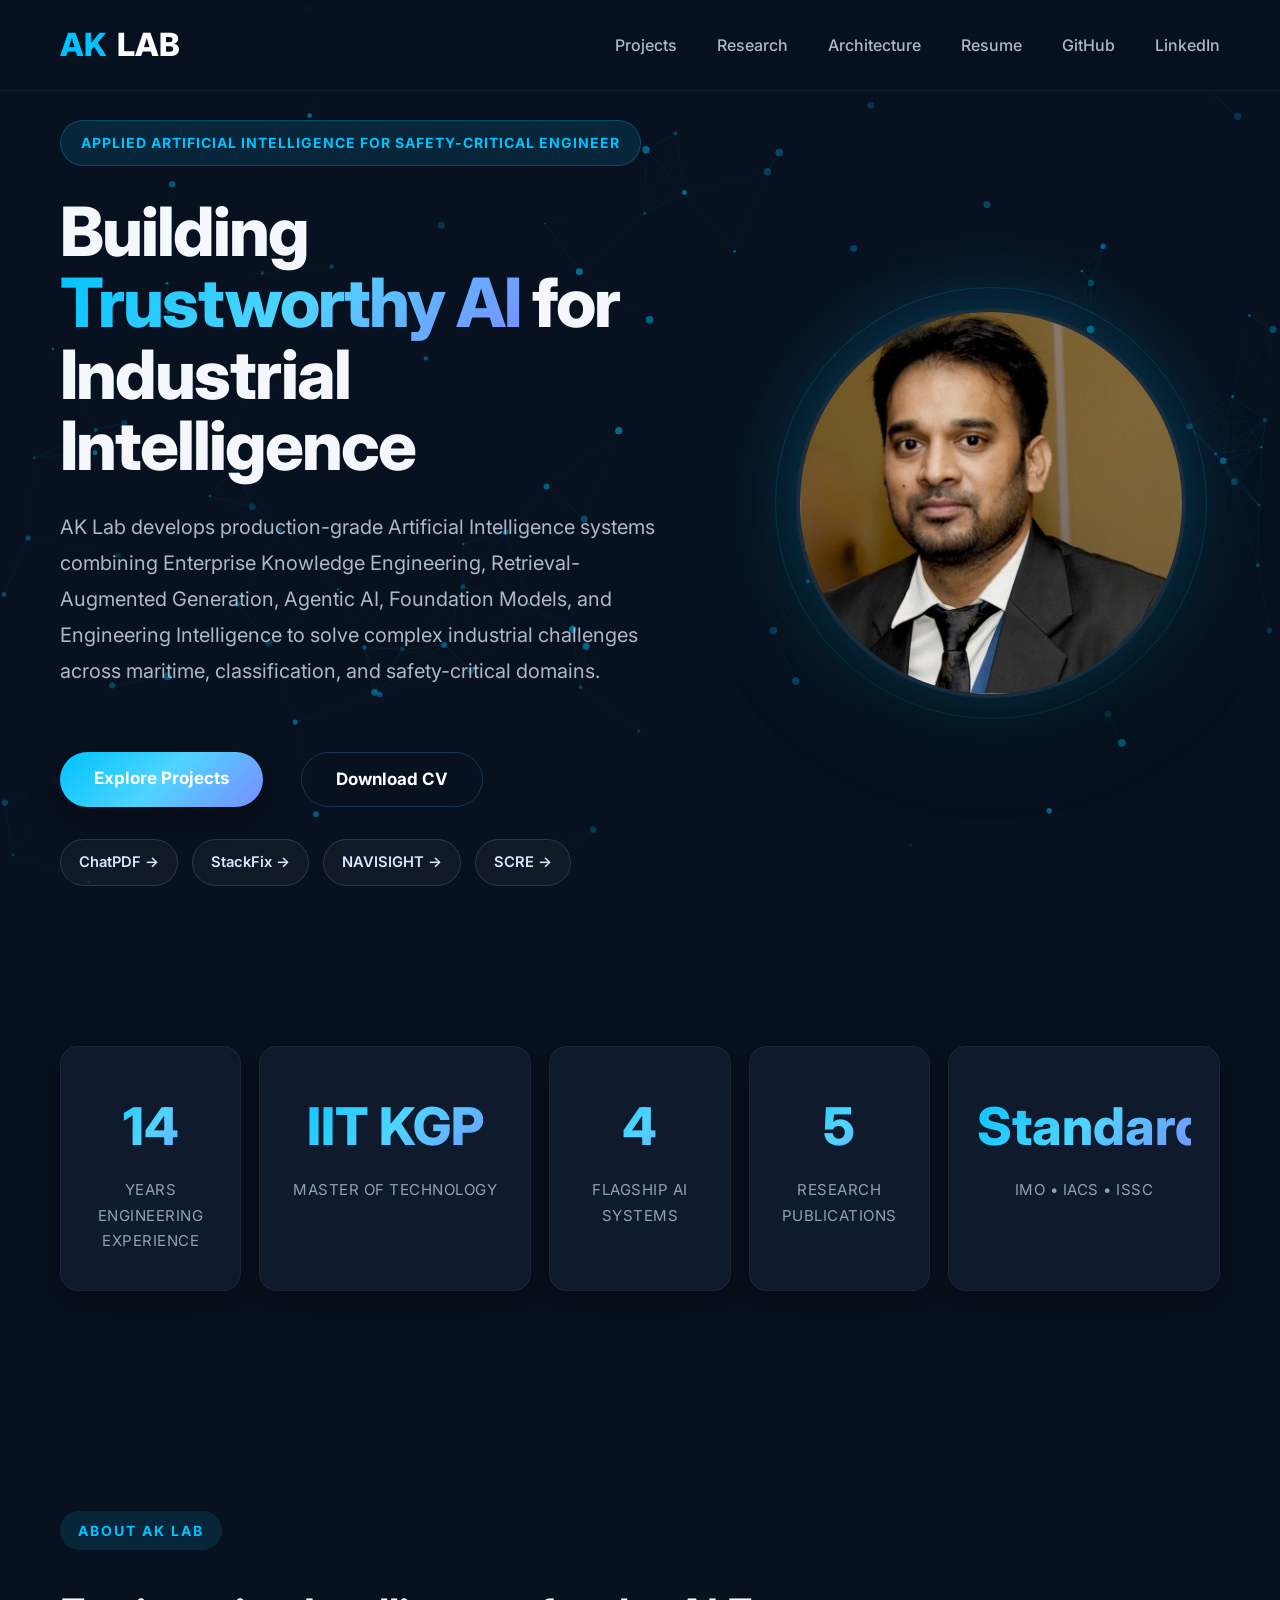
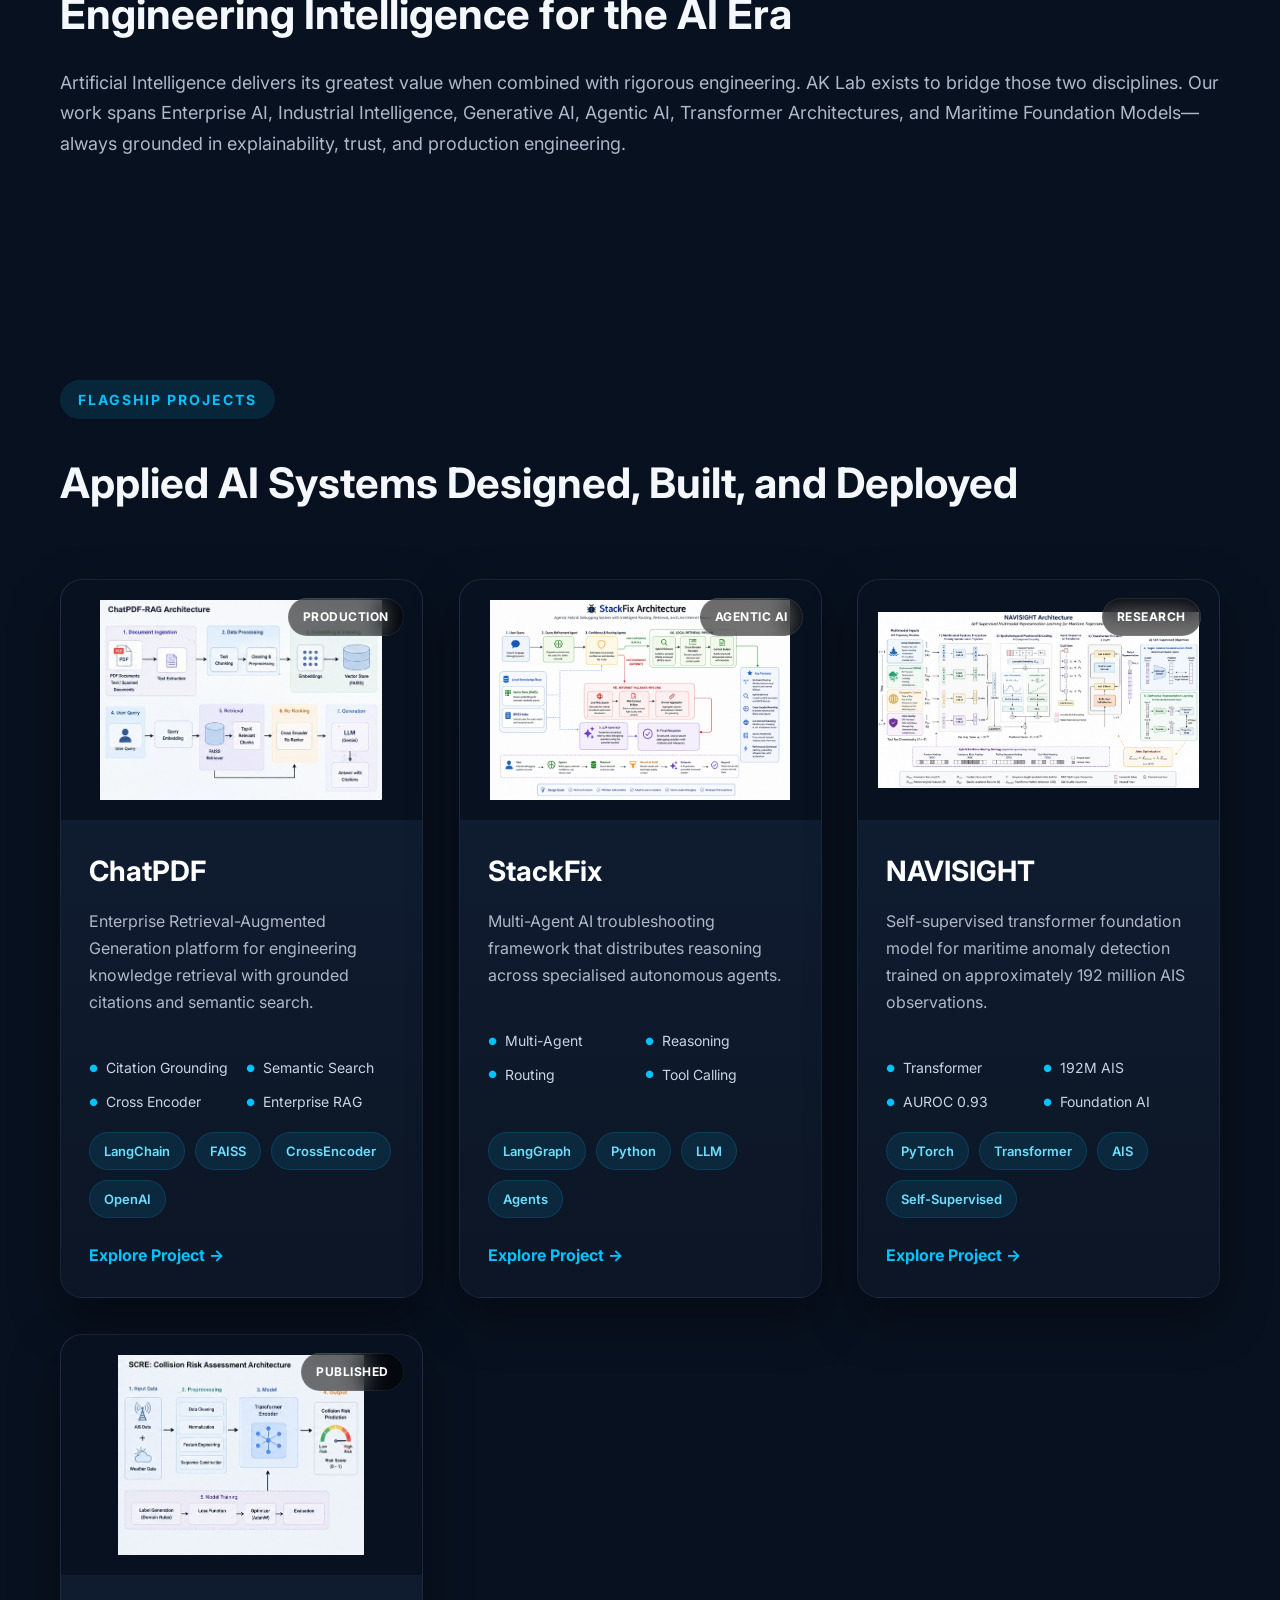
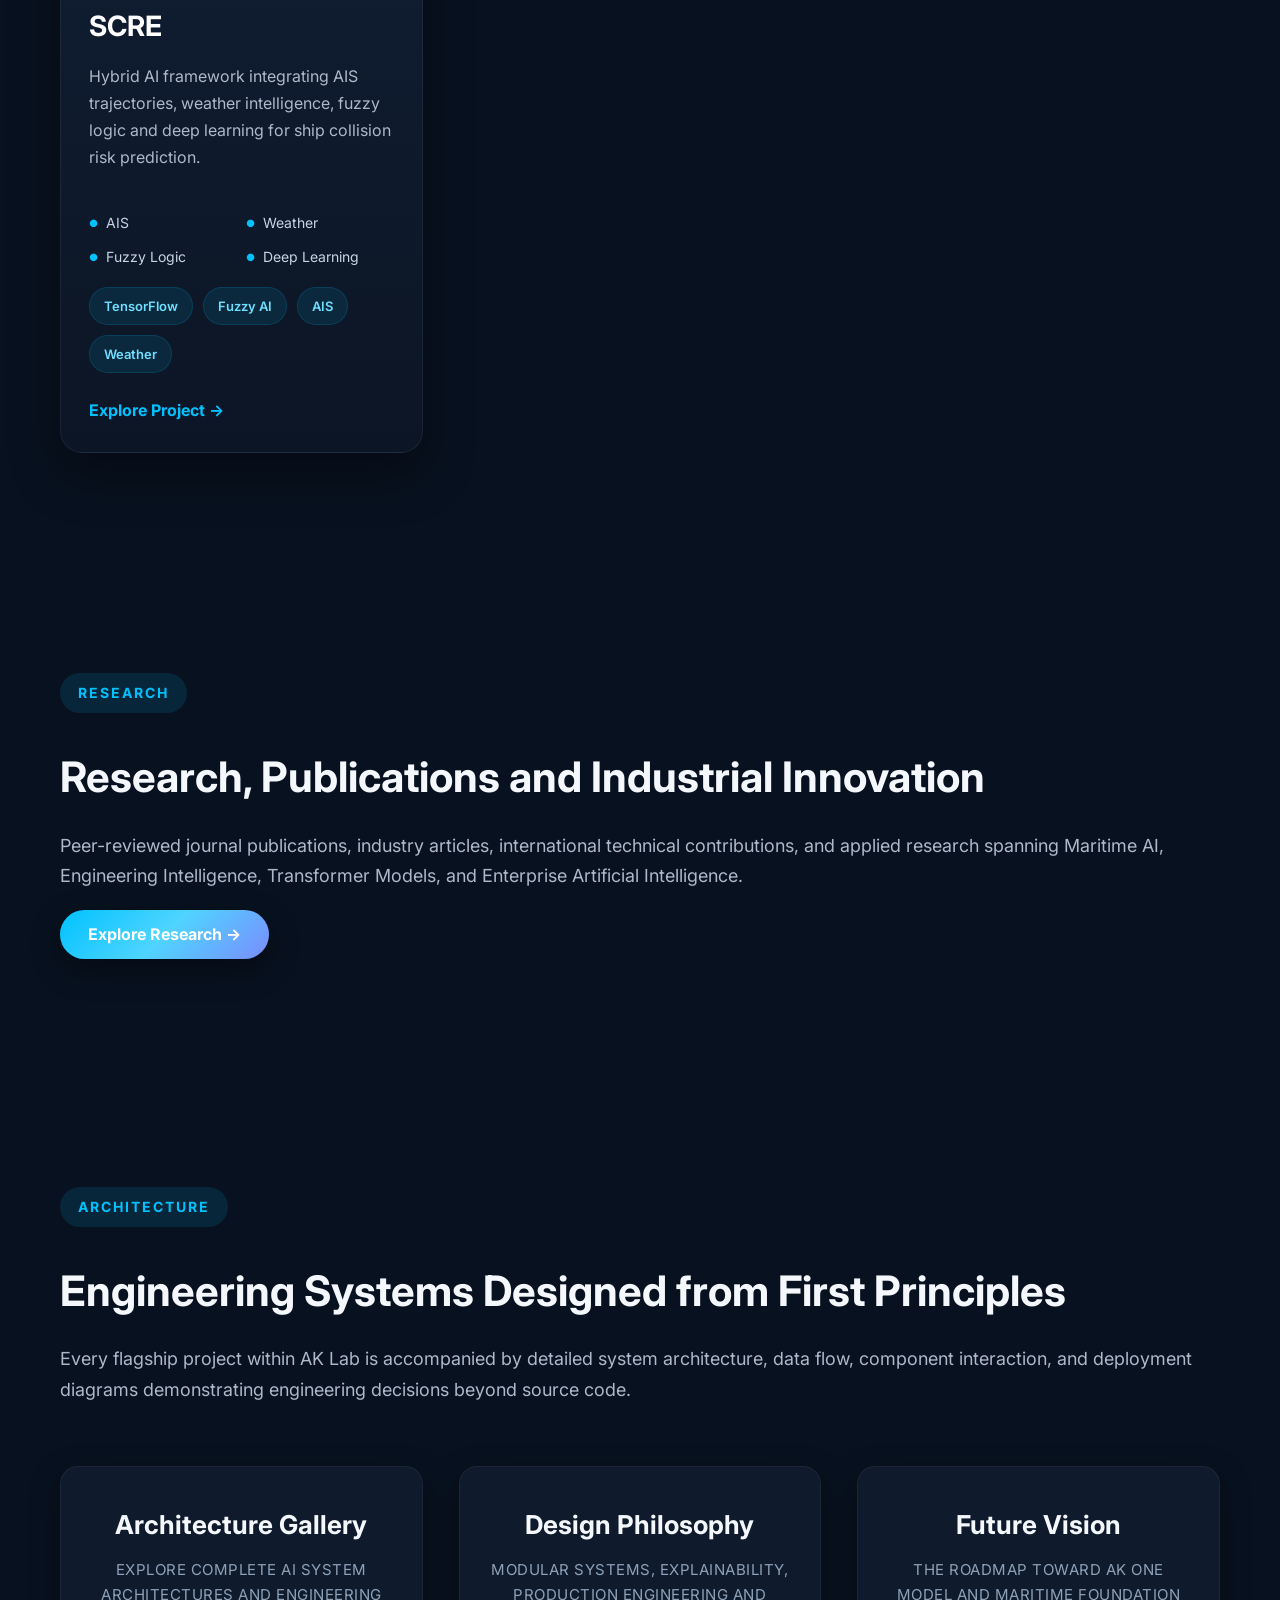
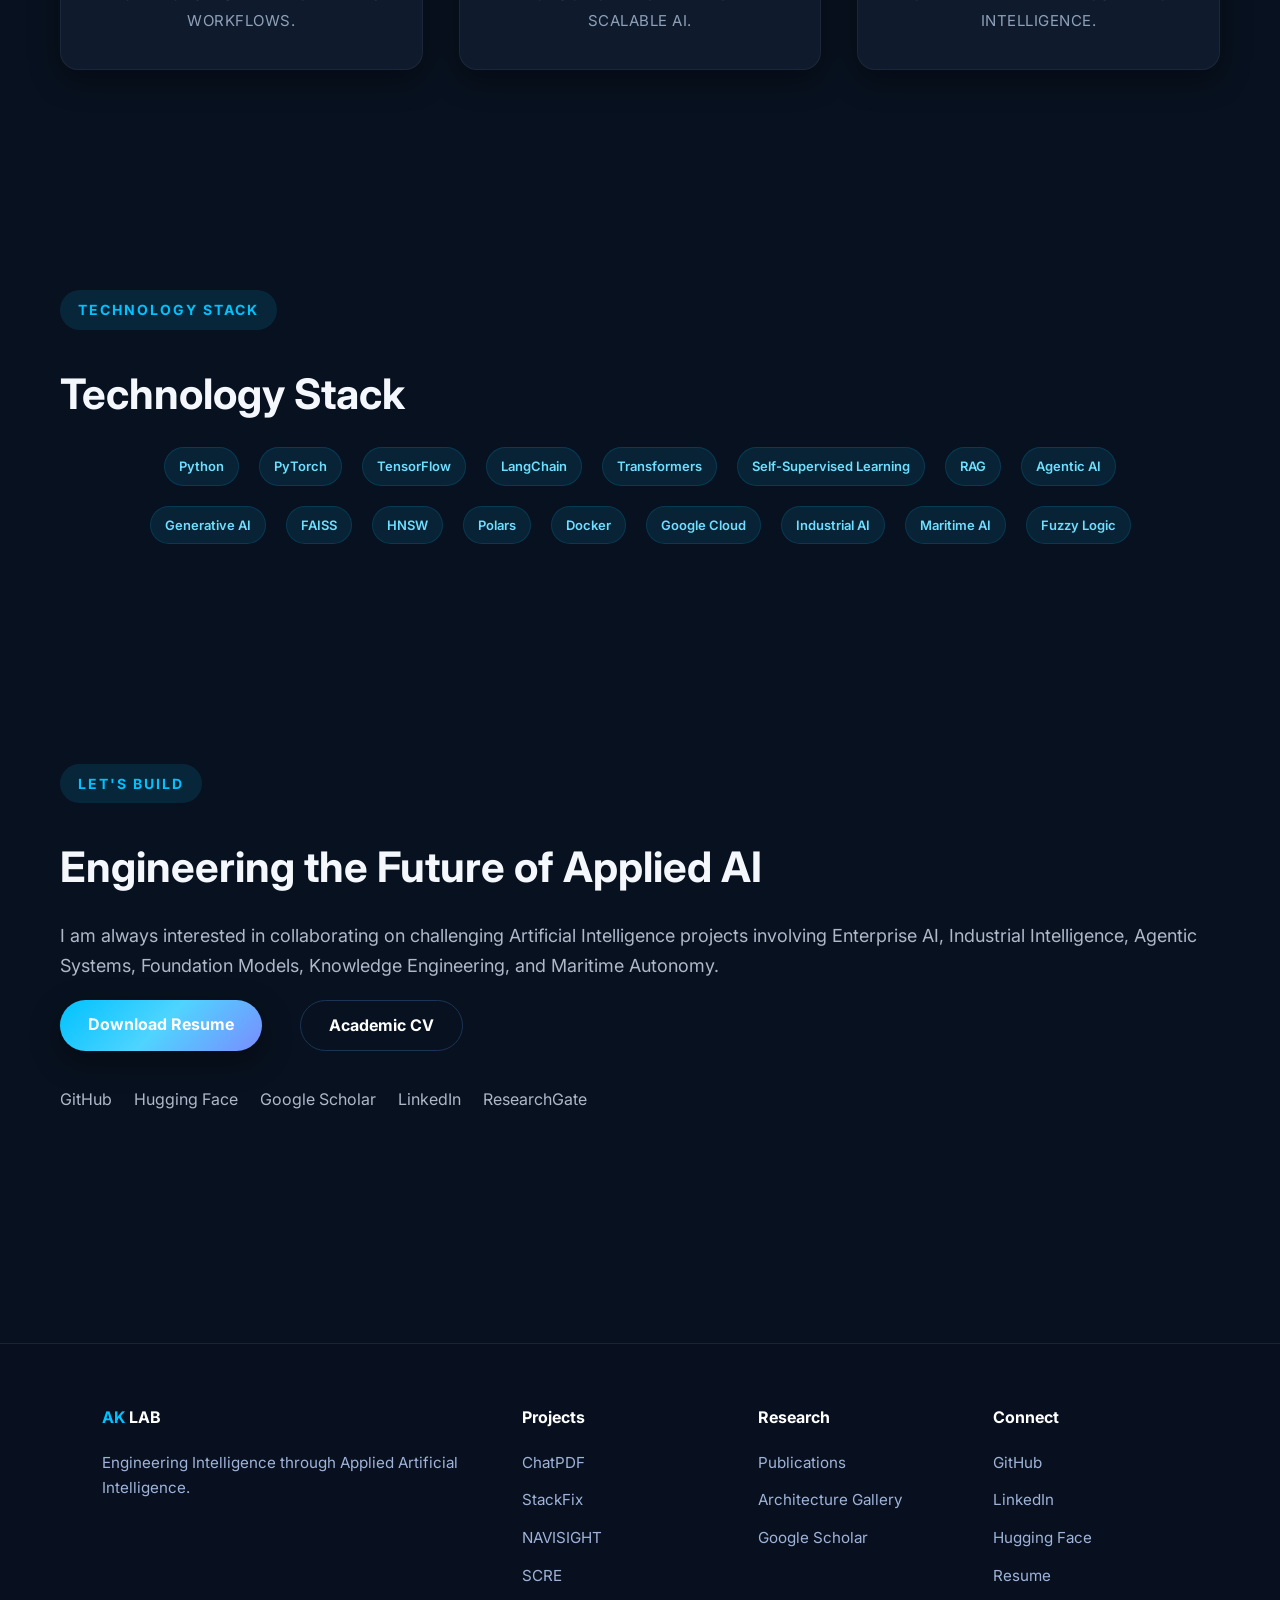
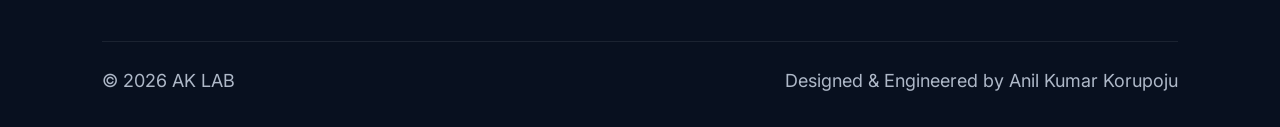
==== commit c830dce7: "Update index.html" ====
--- a/index.html
+++ b/index.html
@@ -254,7 +254,7 @@
 
 <h2>
 
-International
+Standards
 
 </h2>
 
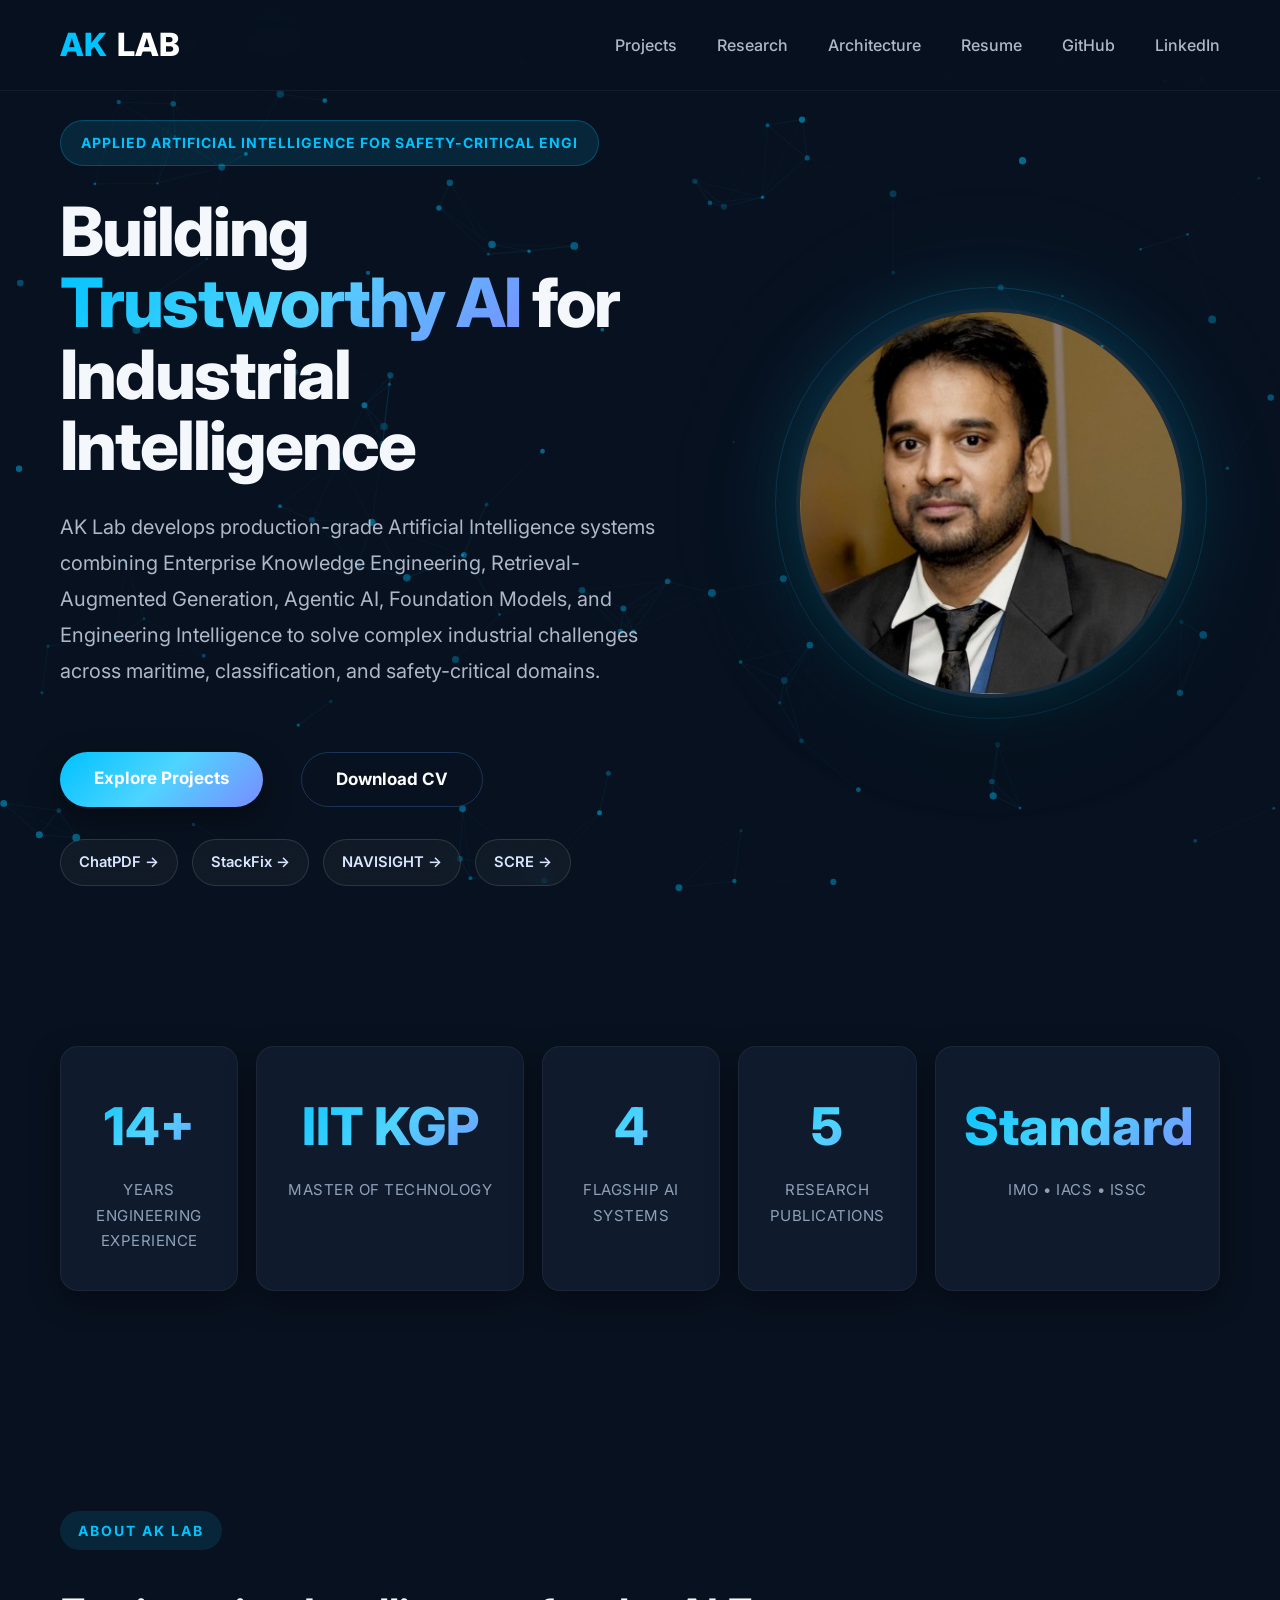
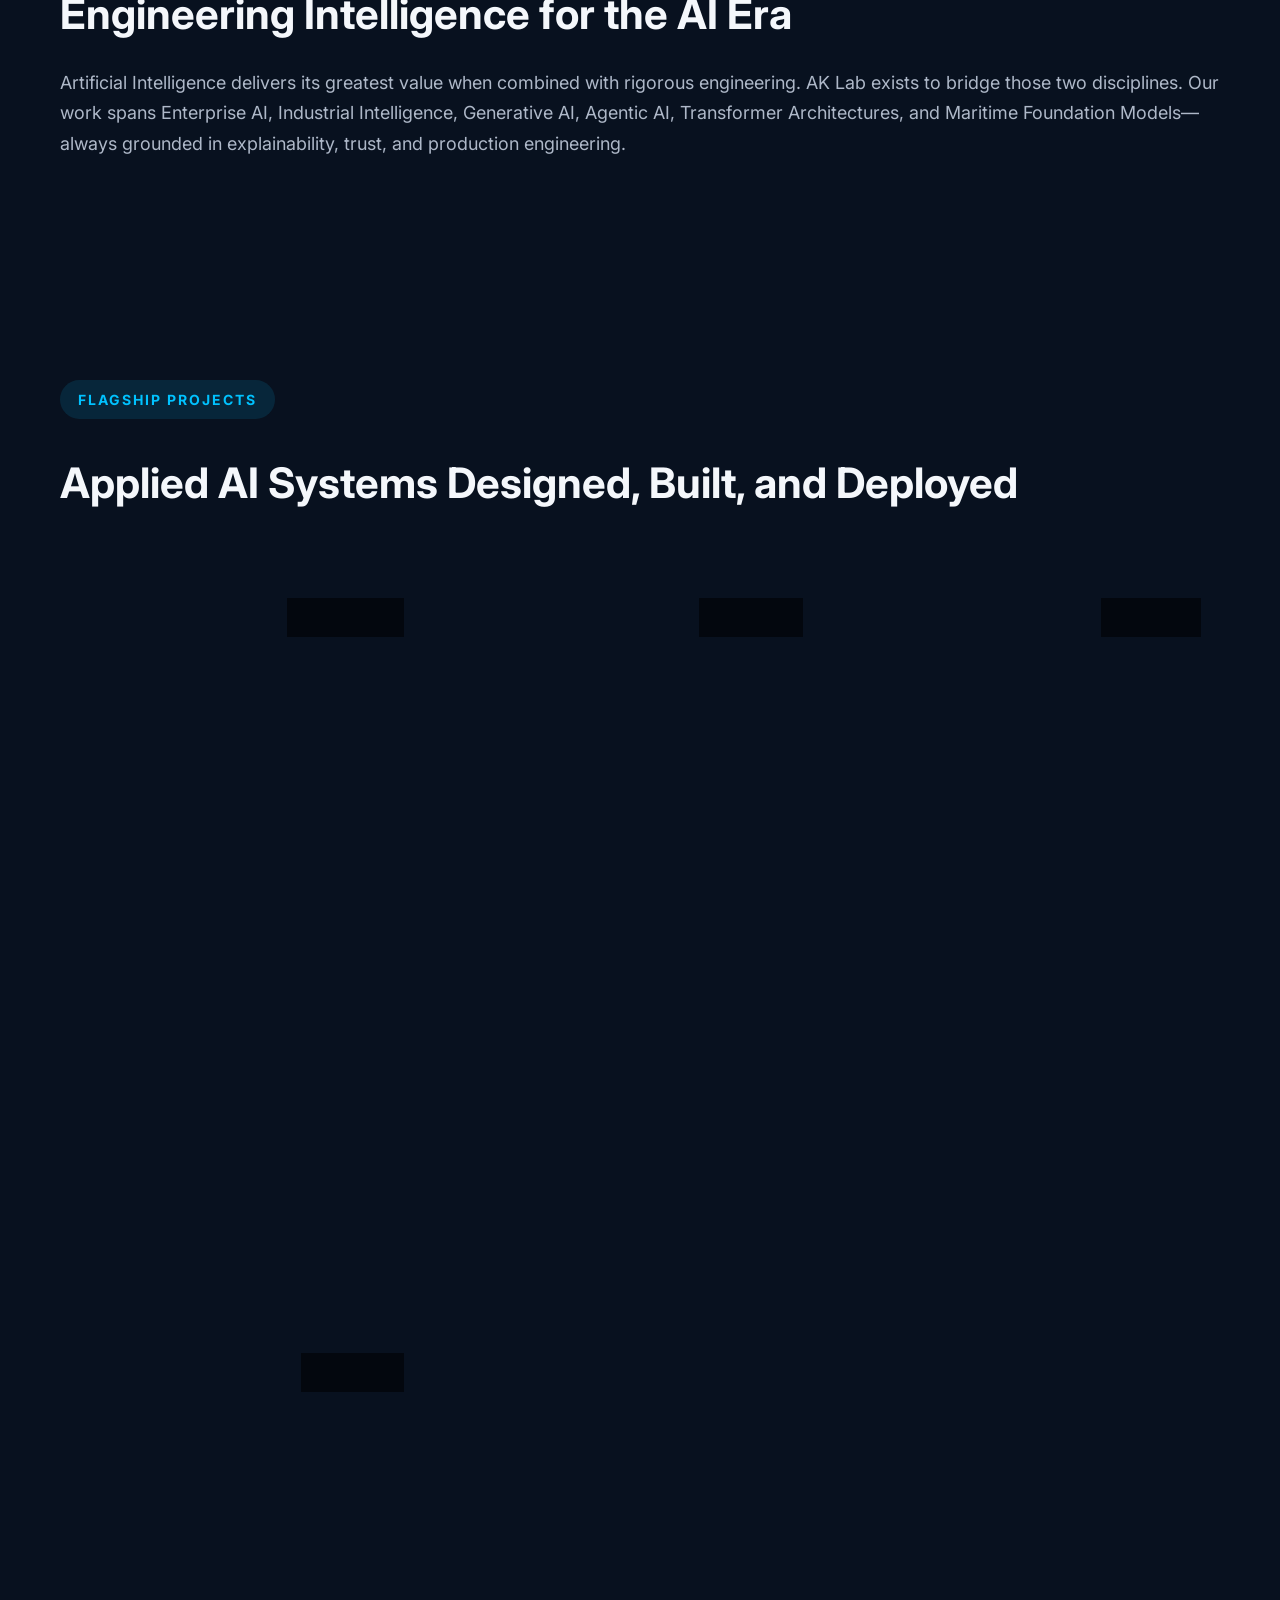
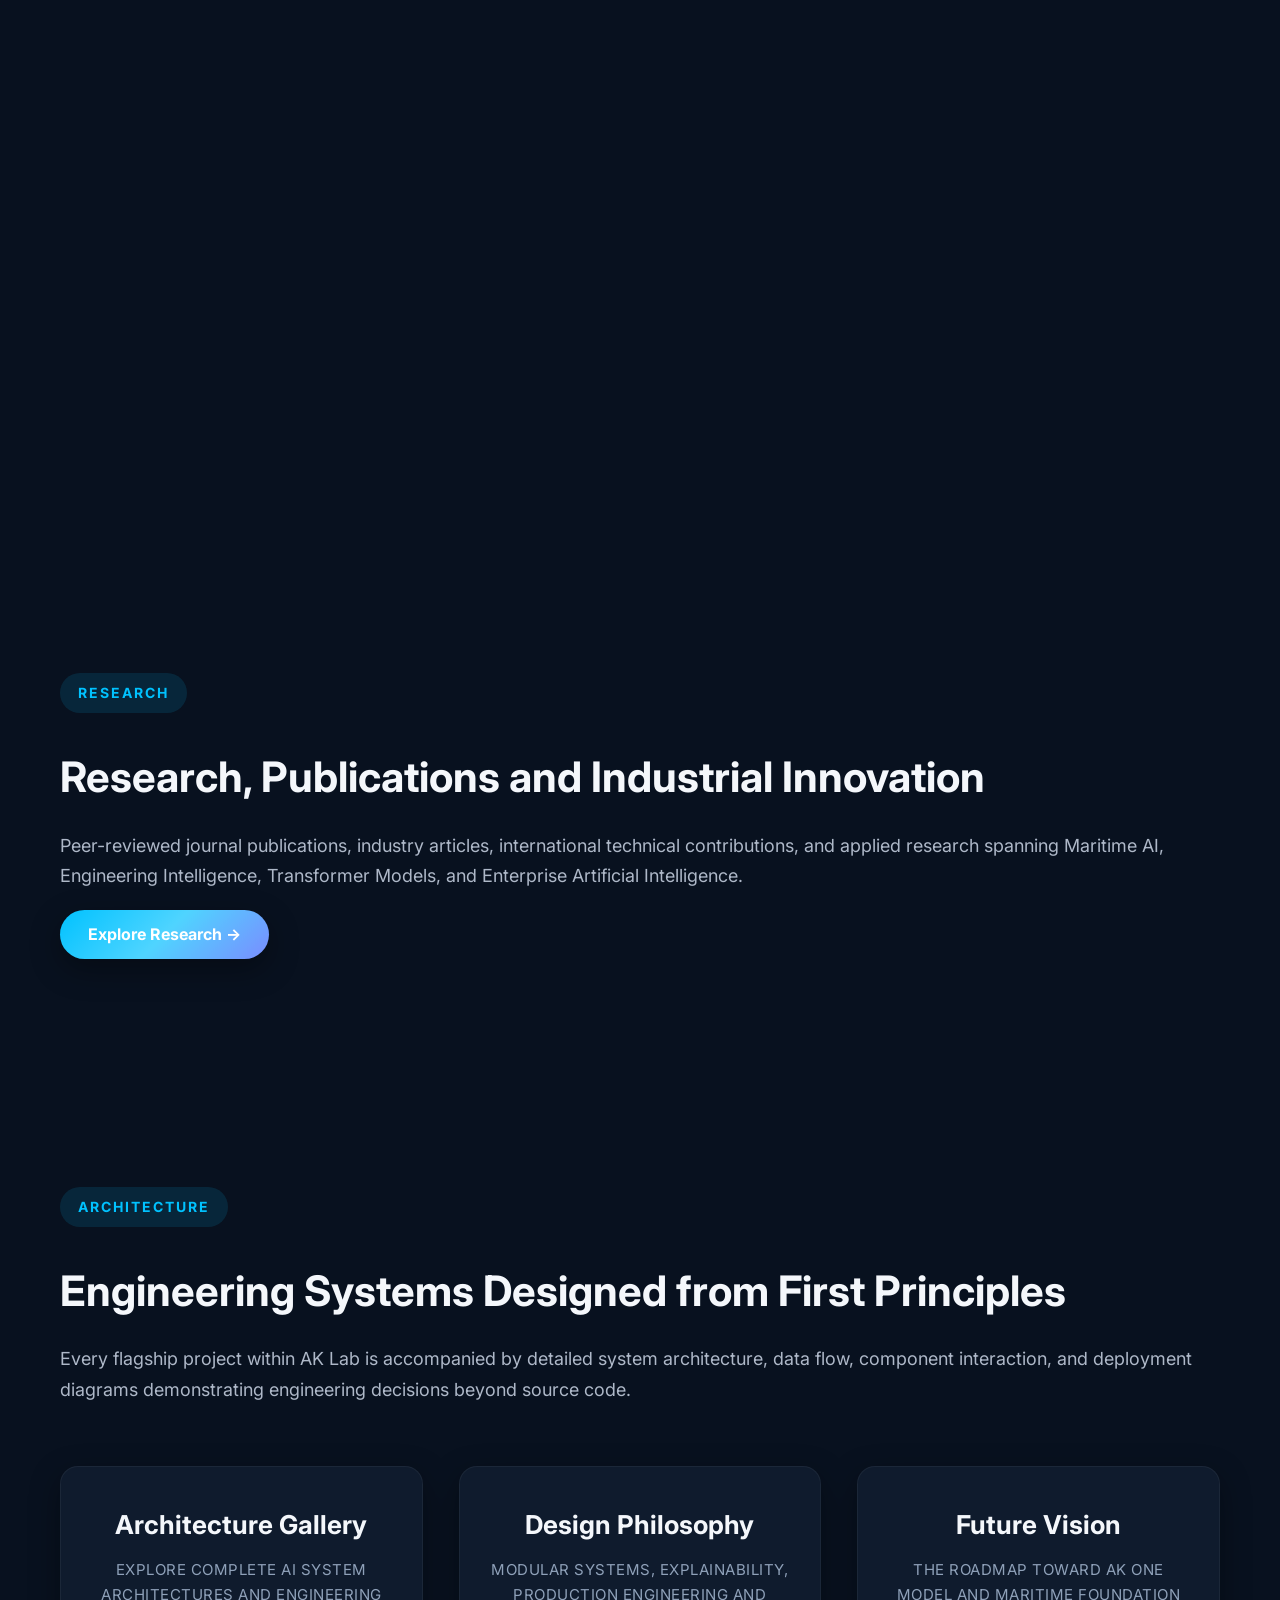
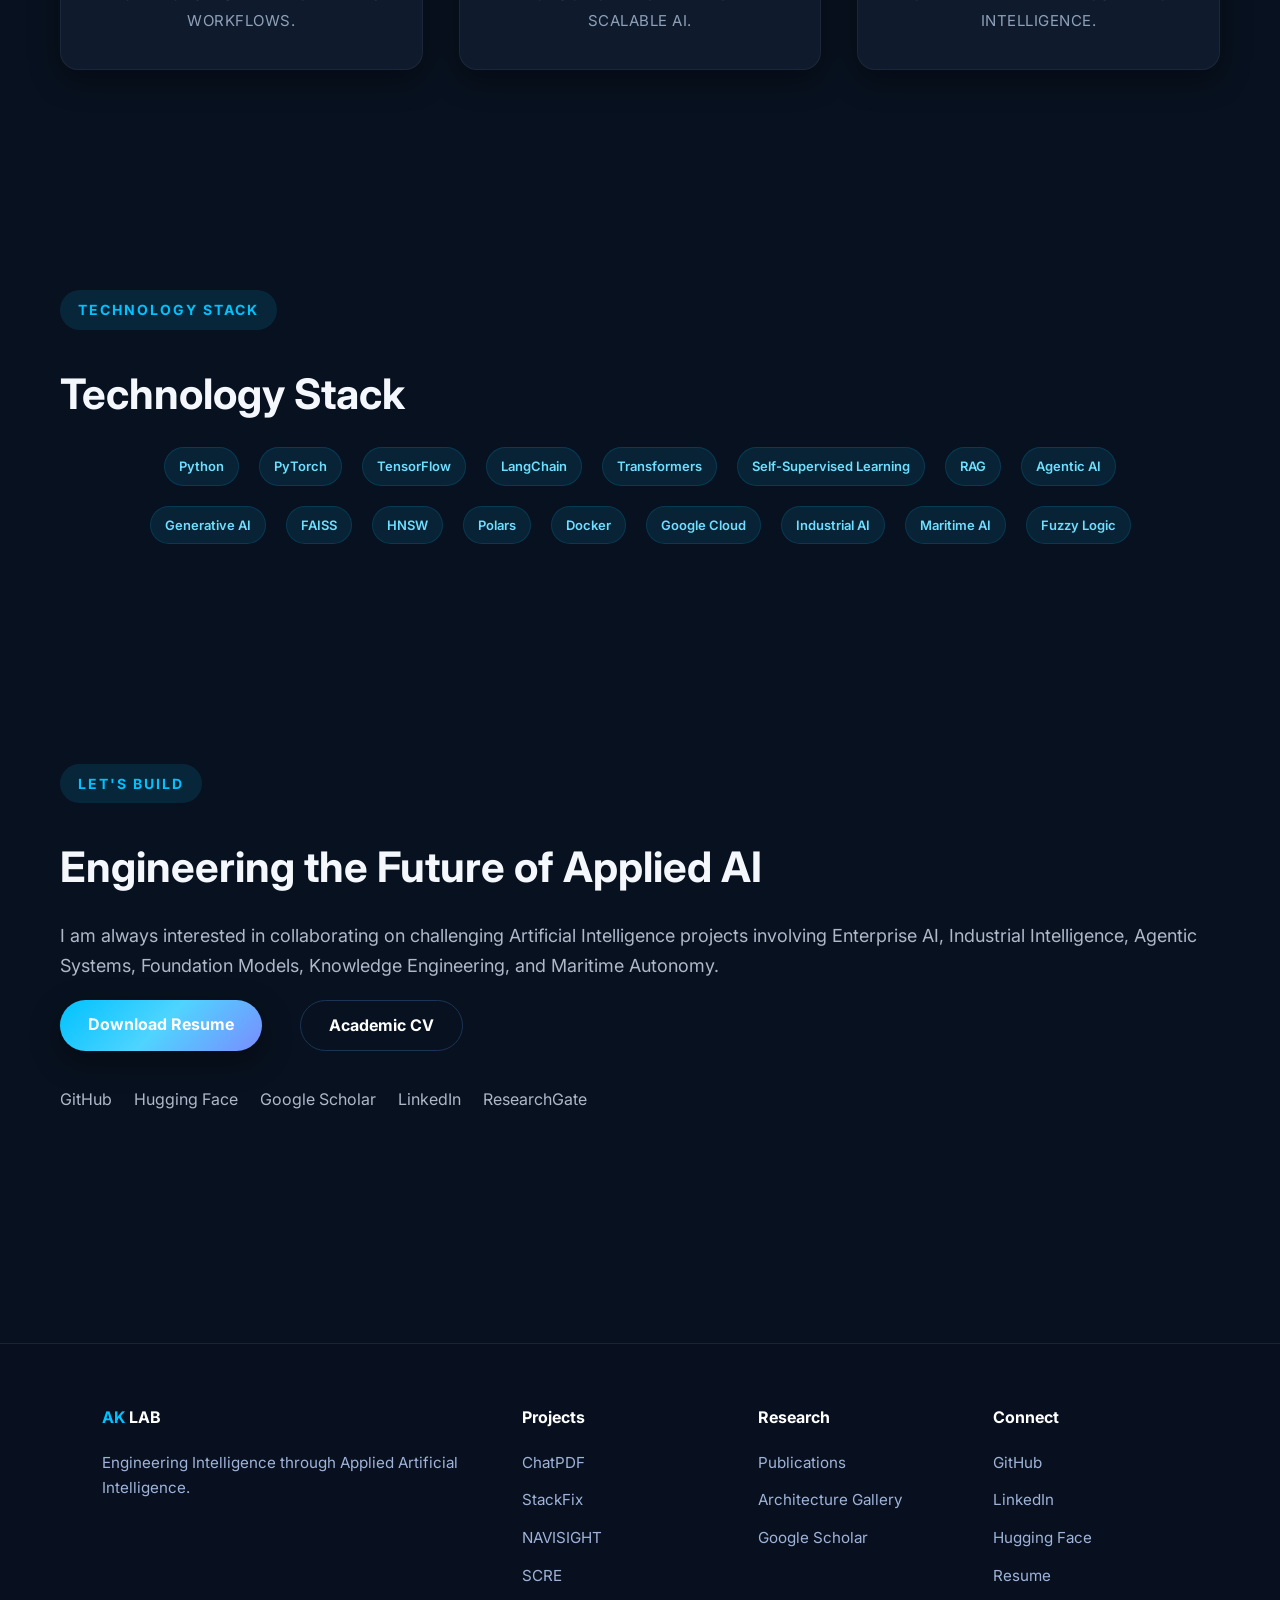
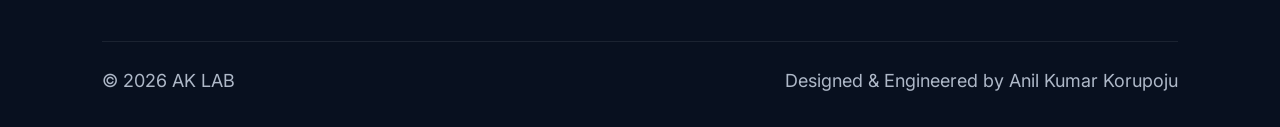
==== commit 73beec35: "Update index.html" ====
--- a/index.html
+++ b/index.html
@@ -180,7 +180,9 @@
 
 class="counter"
 
-data-target="14">
+data-target="14"
+
+data-plus="true">
 
 0
 
--- a/css/main.css
+++ b/css/main.css
@@ -469,7 +469,7 @@
 
 display:grid;
 
-grid-template-columns:1fr 1.5fr 1fr 1fr 1.5fr;
+grid-template-columns:1fr 1.5fr 1fr 1fr 1.6fr;
 
 gap:18px;
 
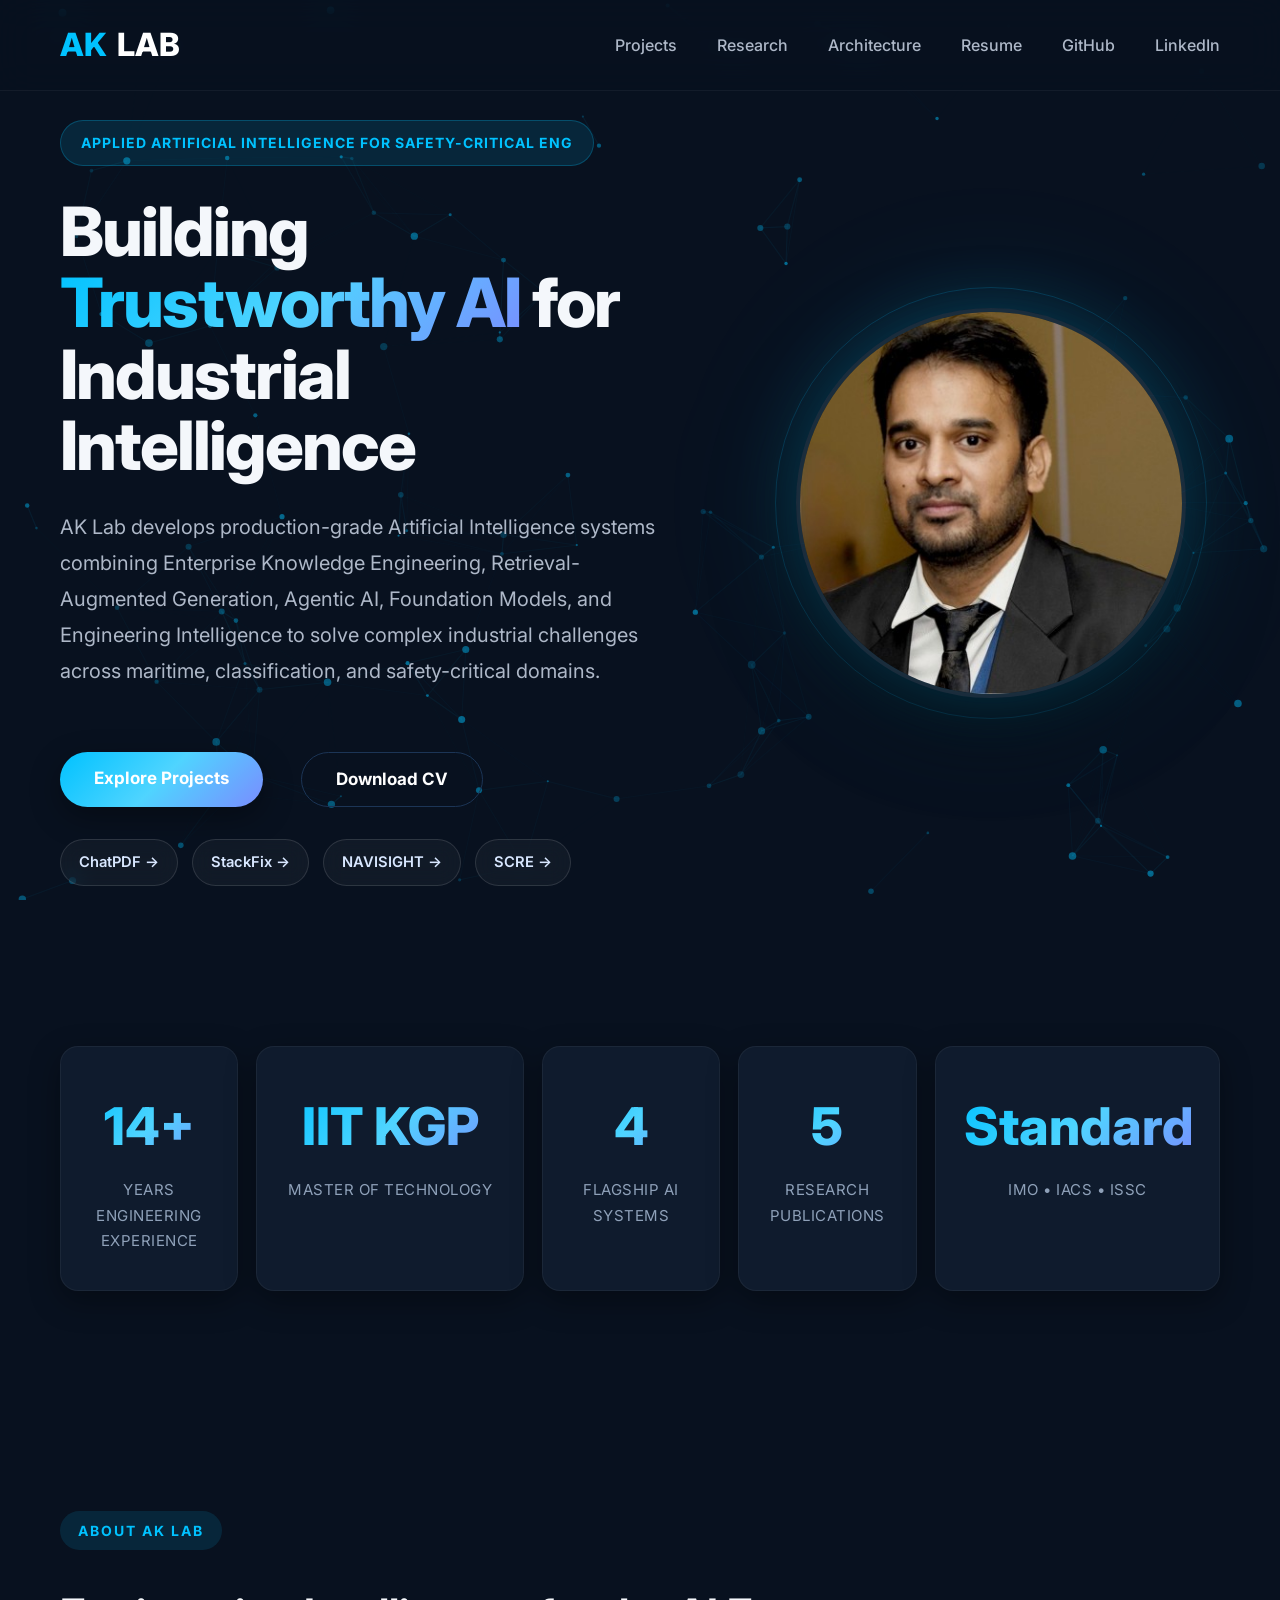
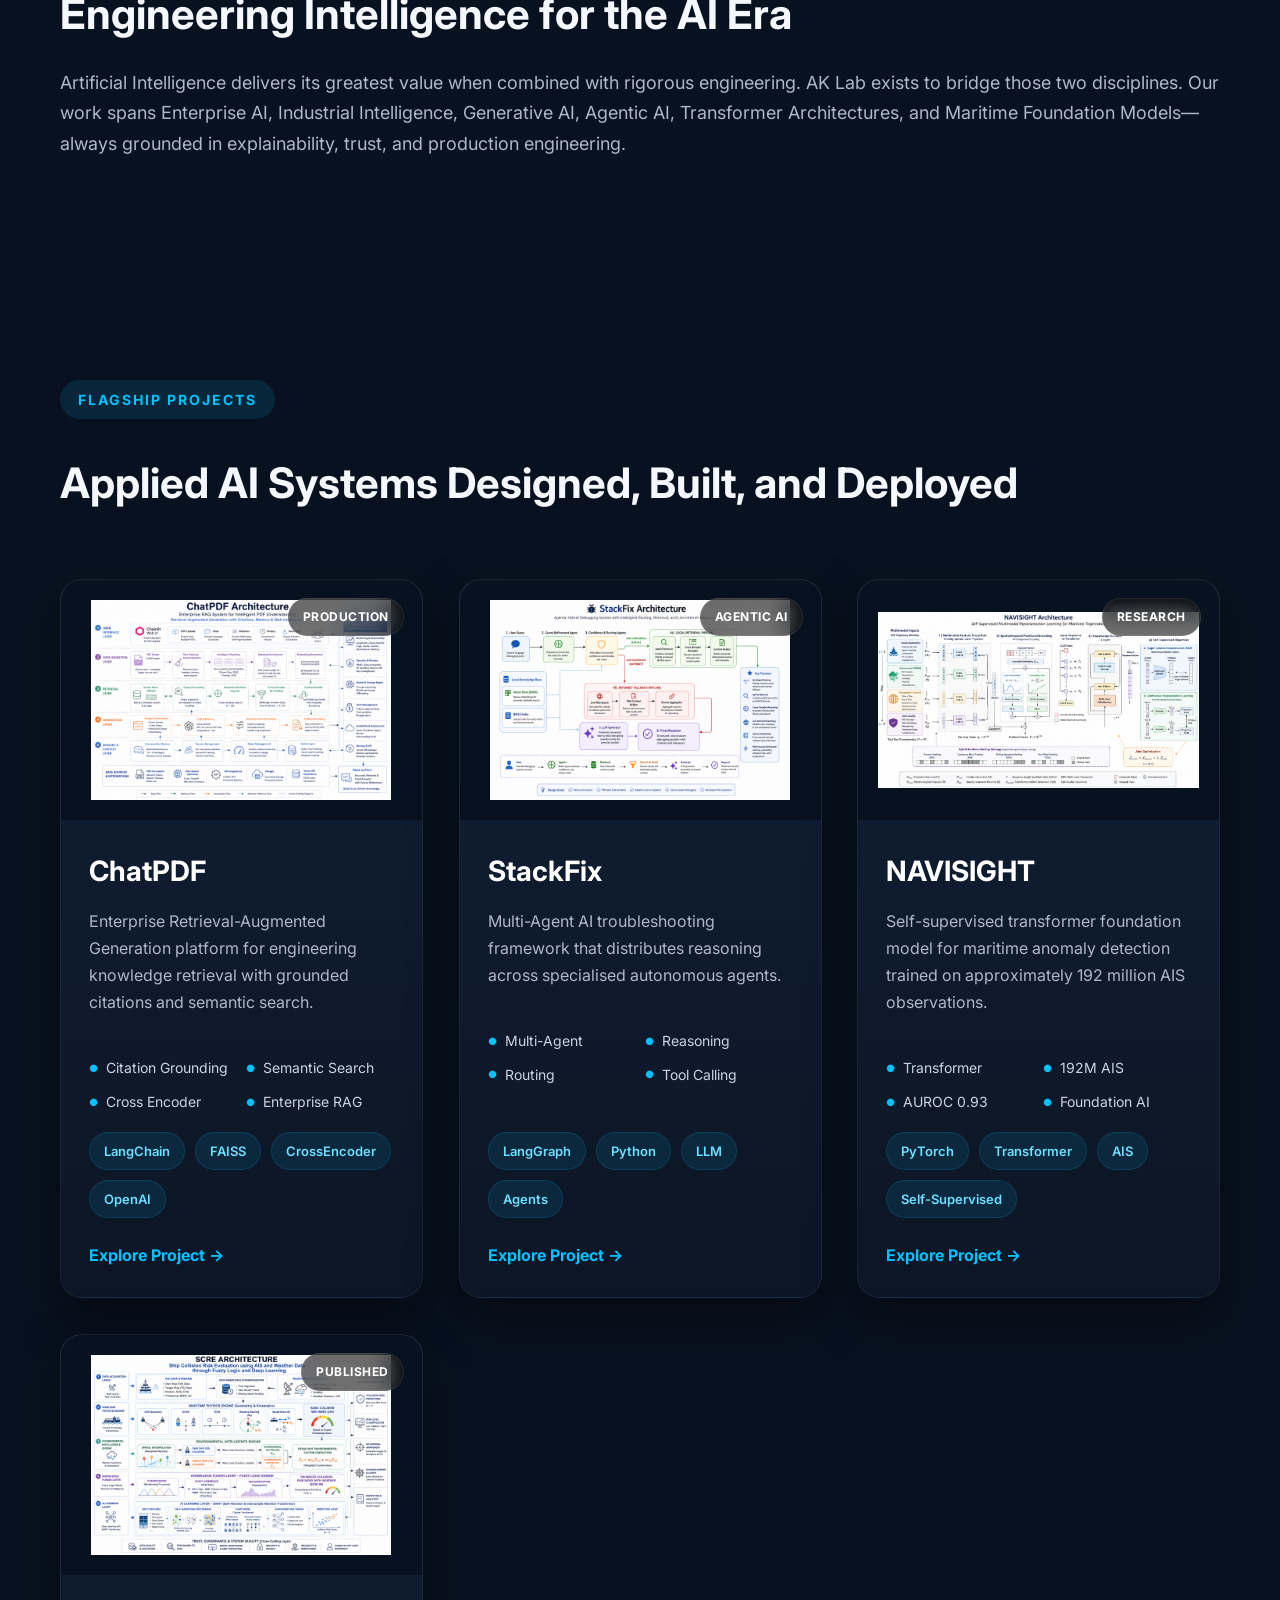
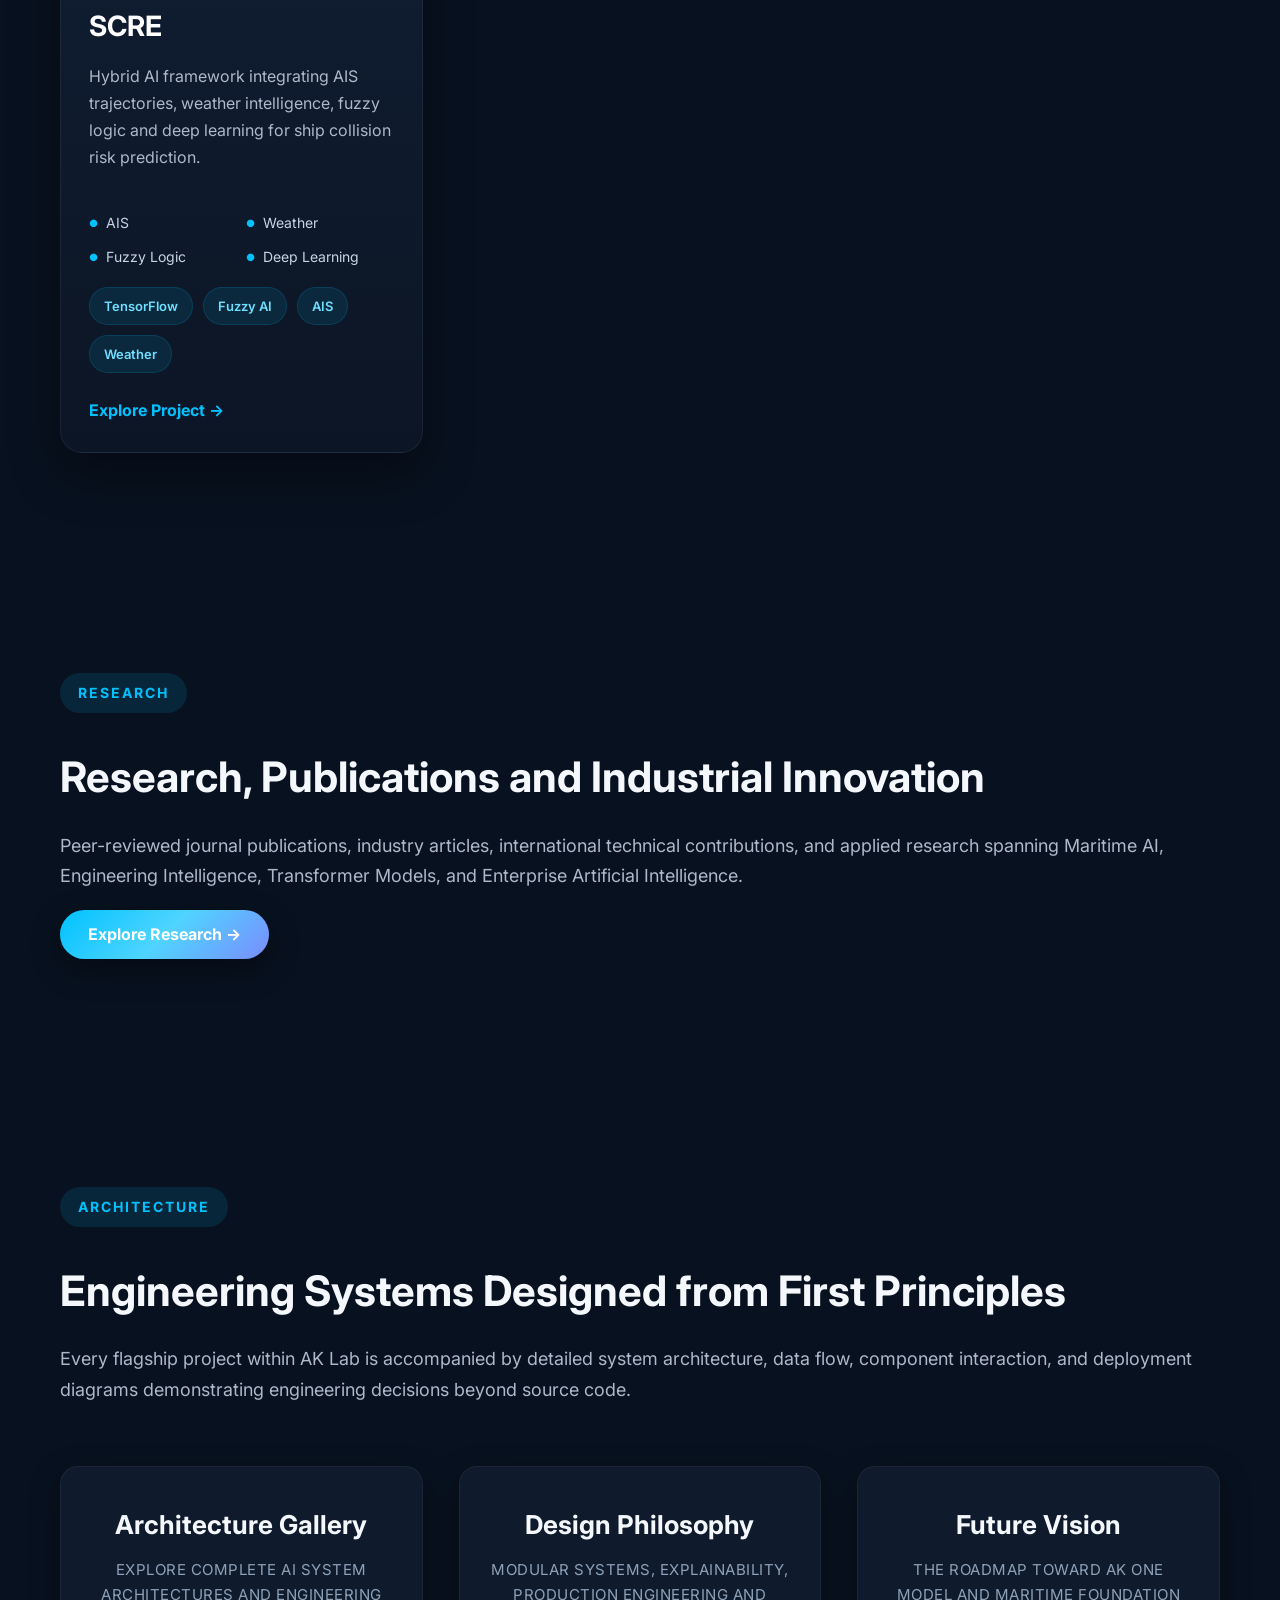
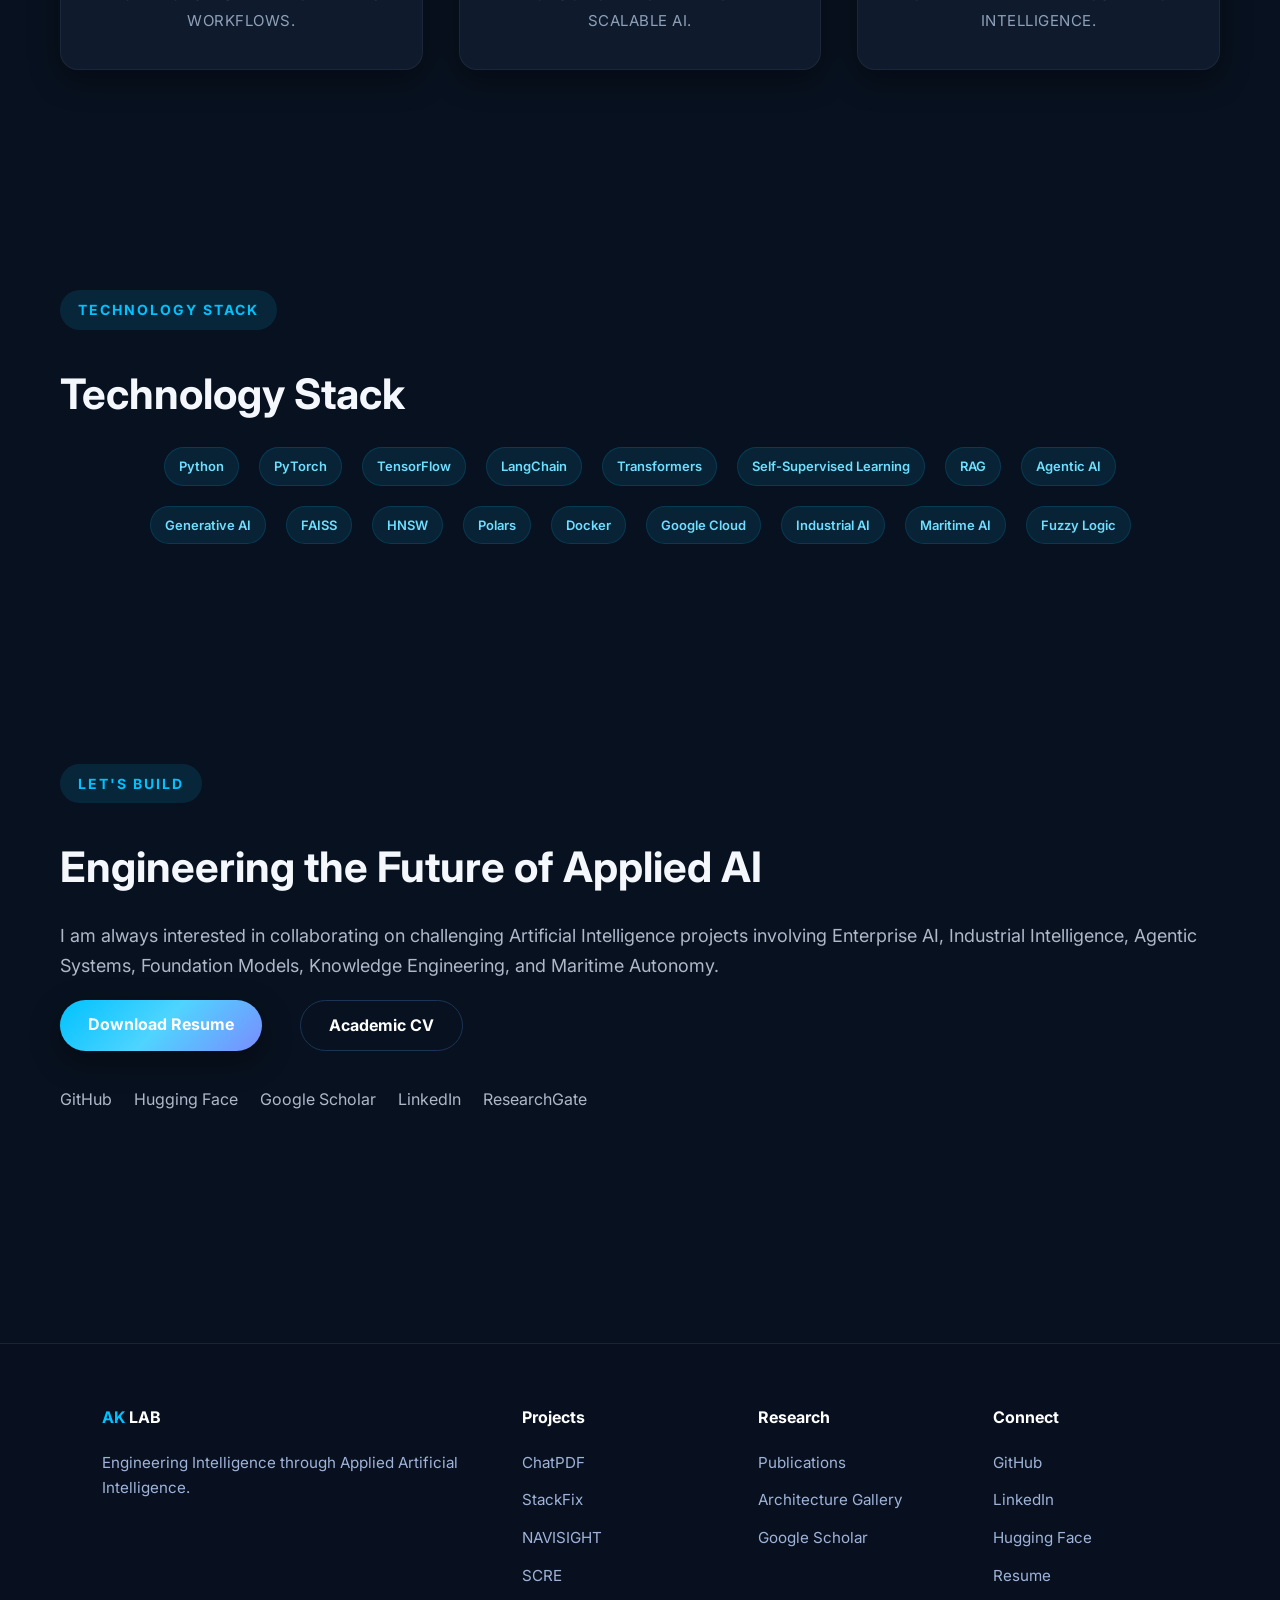
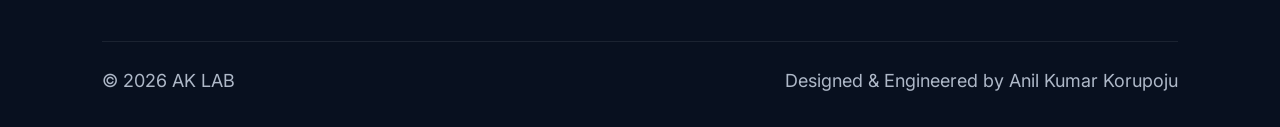
==== commit da0c508a: "Update index.html" ====
--- a/index.html
+++ b/index.html
@@ -350,7 +350,7 @@
 
 <a href="projects/chatpdf/" class="project-card">
 
-<img src="images/chatpdf.jpg" alt="ChatPDF">
+<img src="images/chatpdf.png" alt="ChatPDF">
 
 <div class="status">
 
@@ -533,7 +533,7 @@
 
 <a href="projects/scre/" class="project-card">
 
-<img src="images/scre.jpg" alt="SCRE">
+<img src="images/scre.png" alt="SCRE">
 
 <div class="status">
 
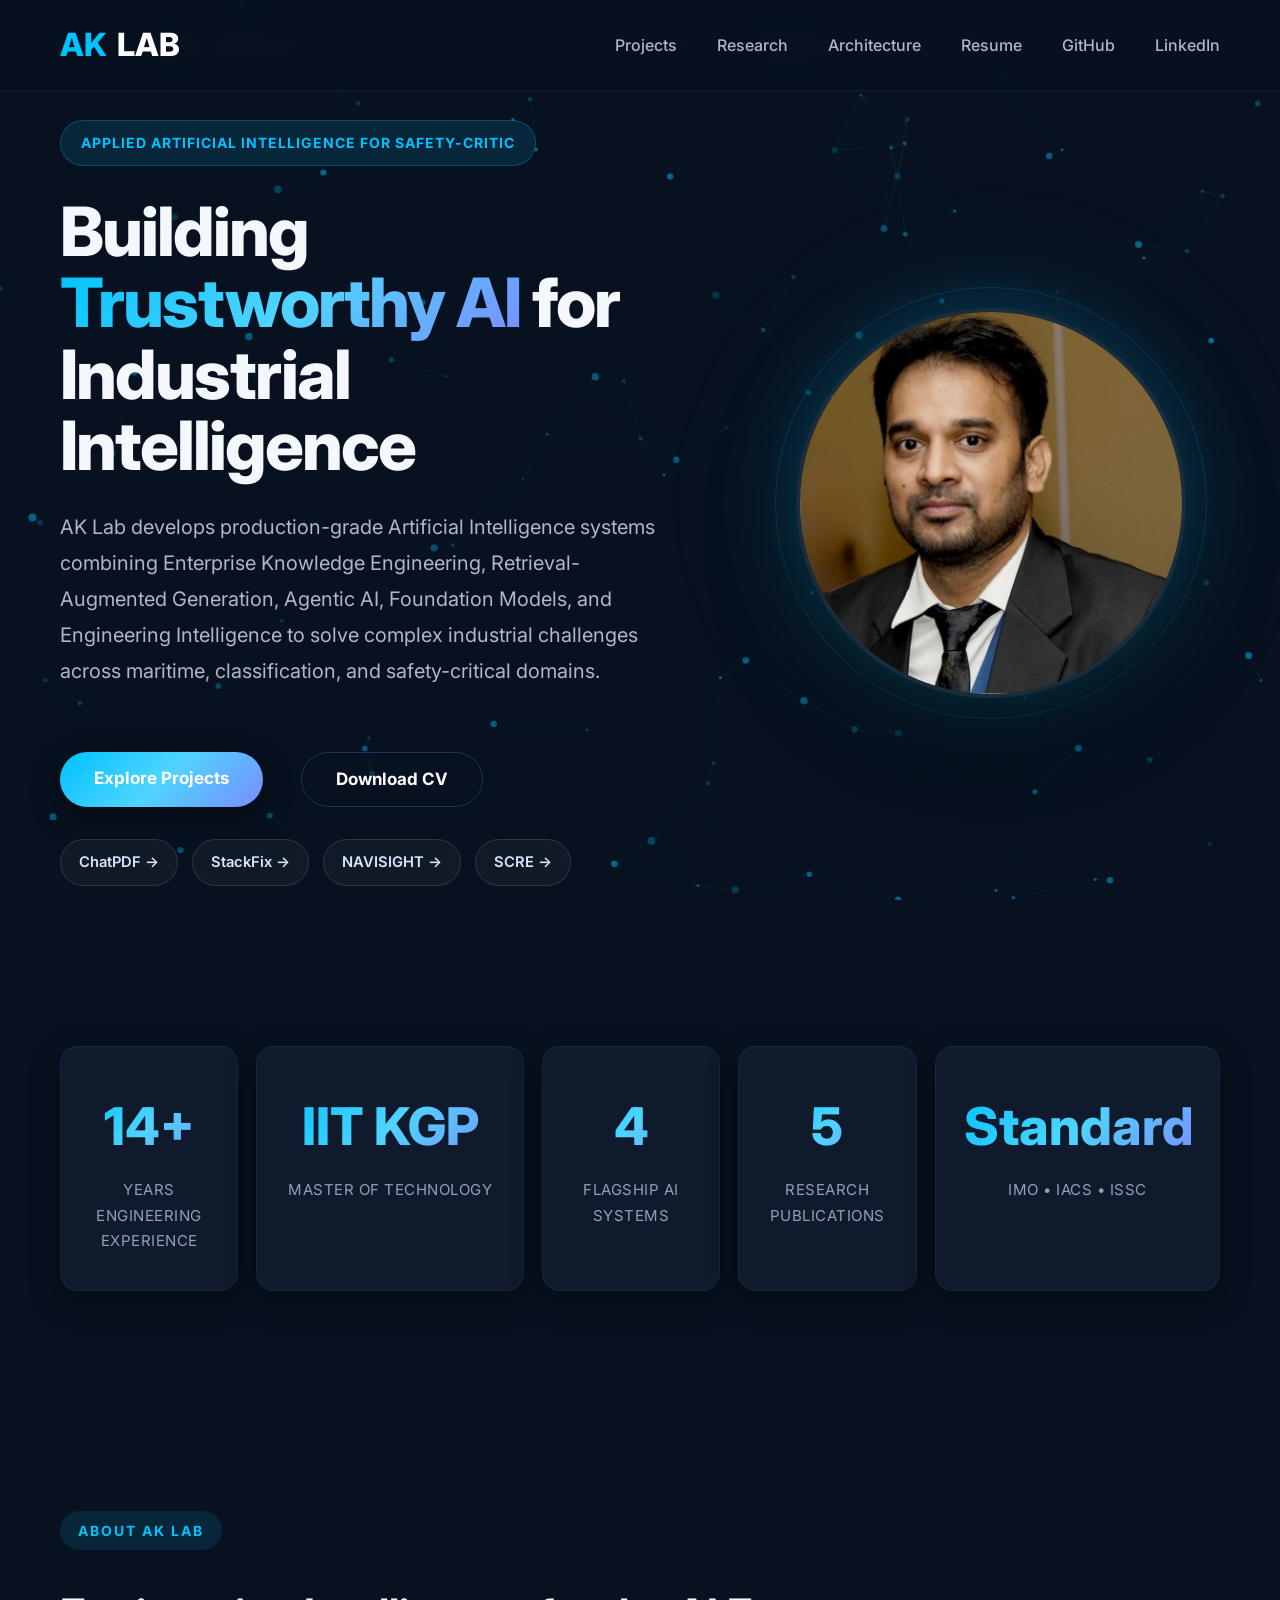
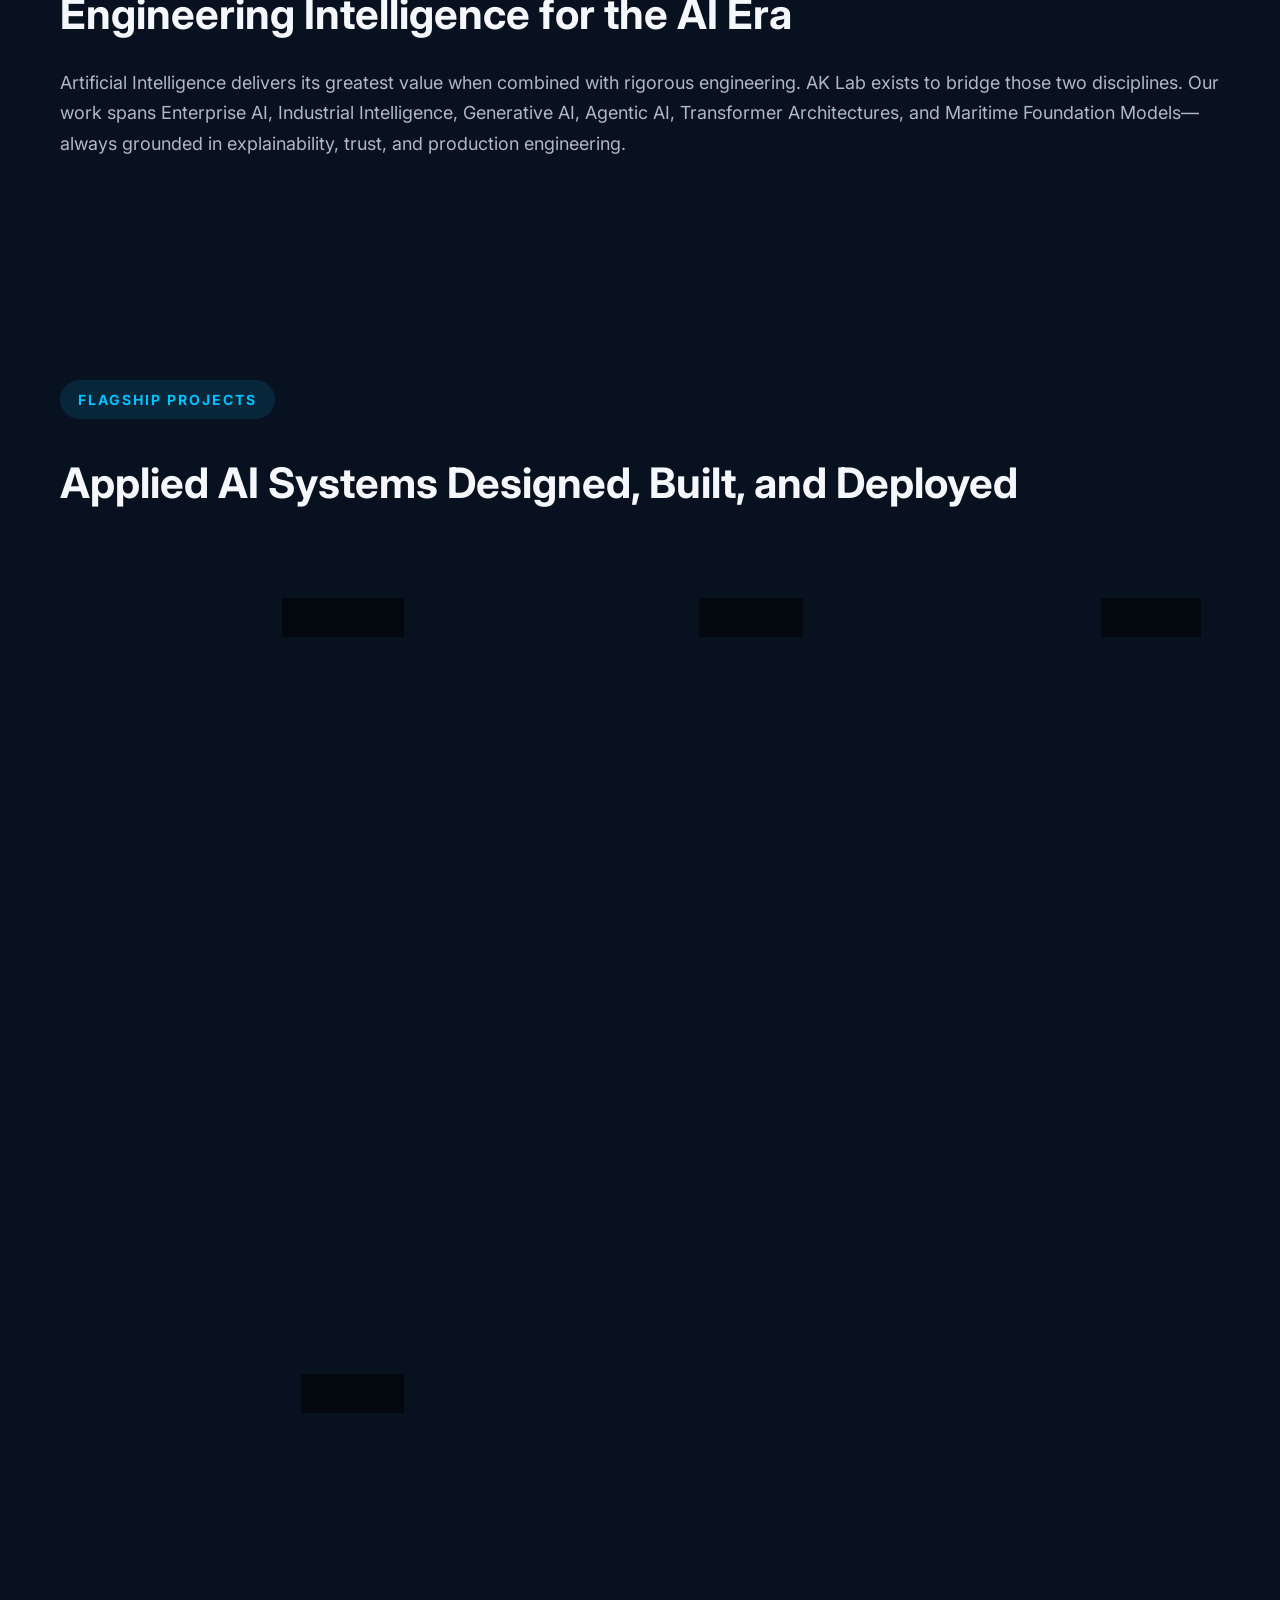
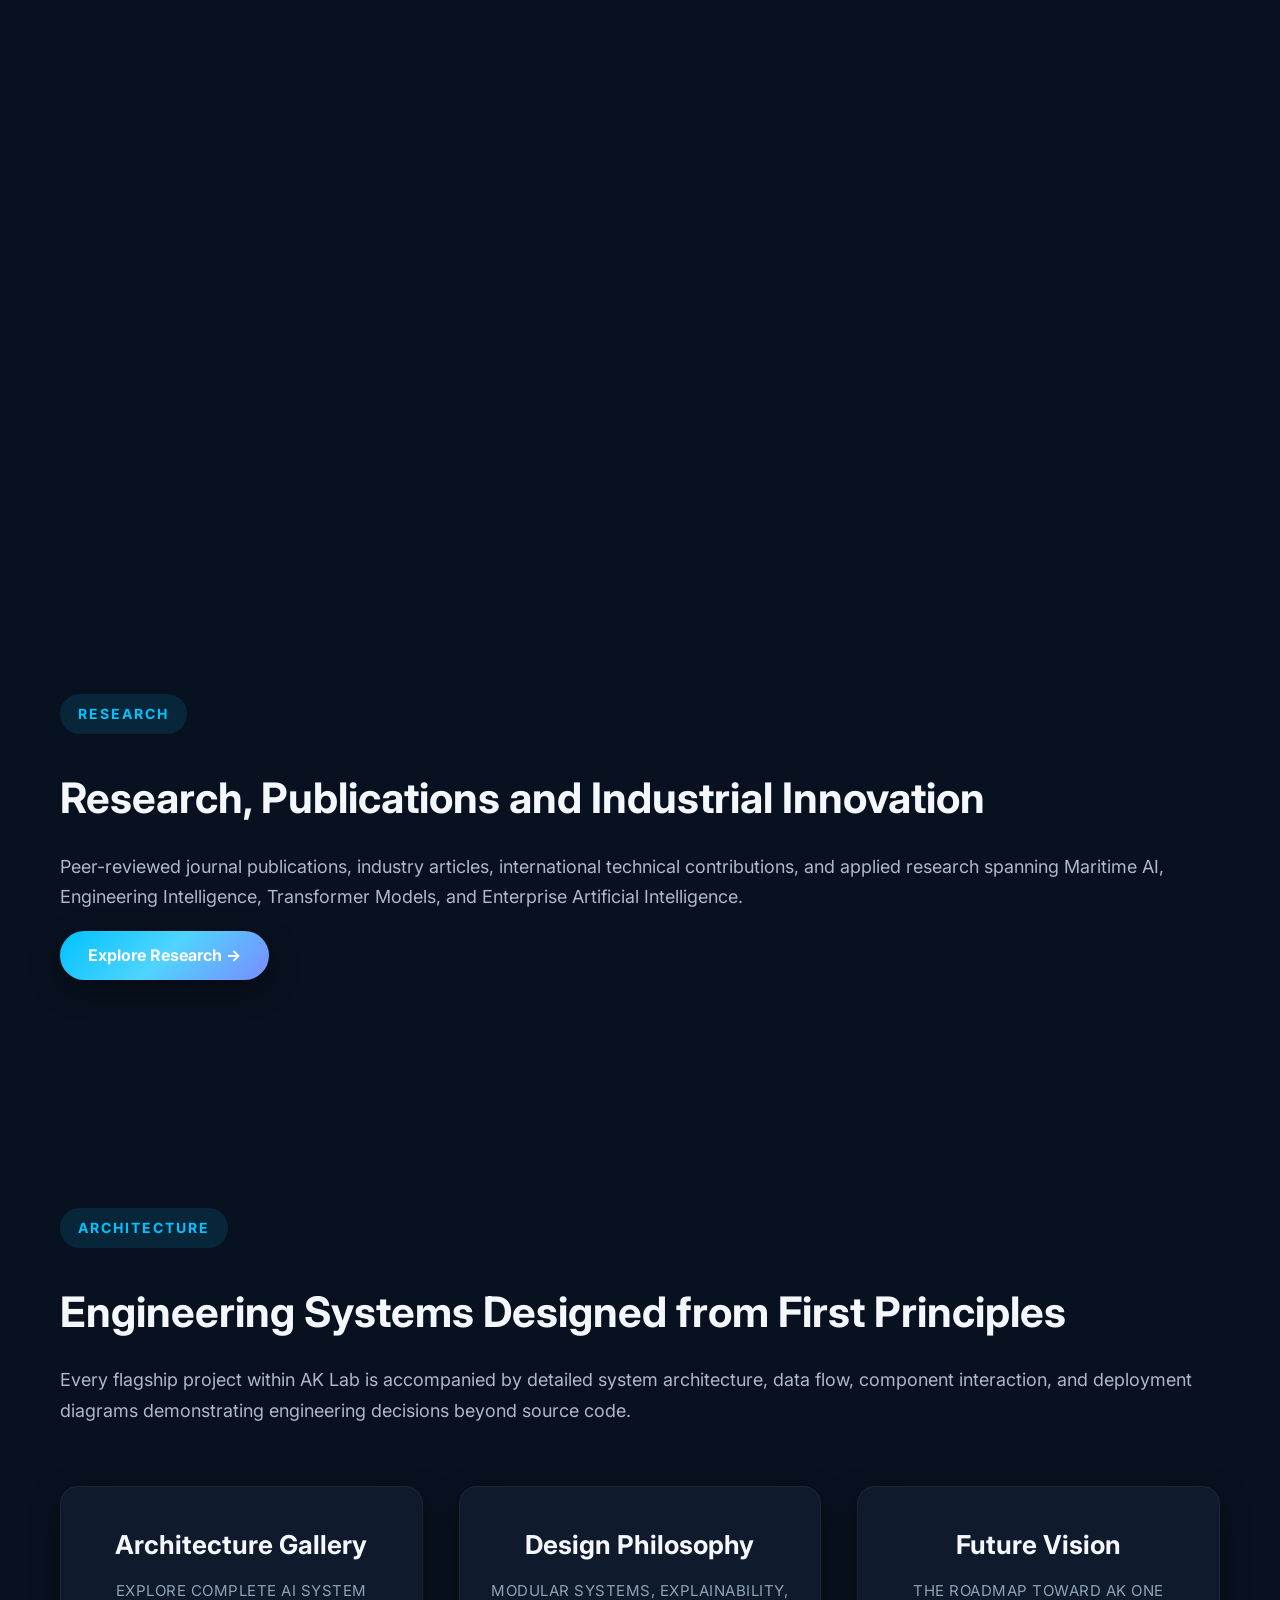
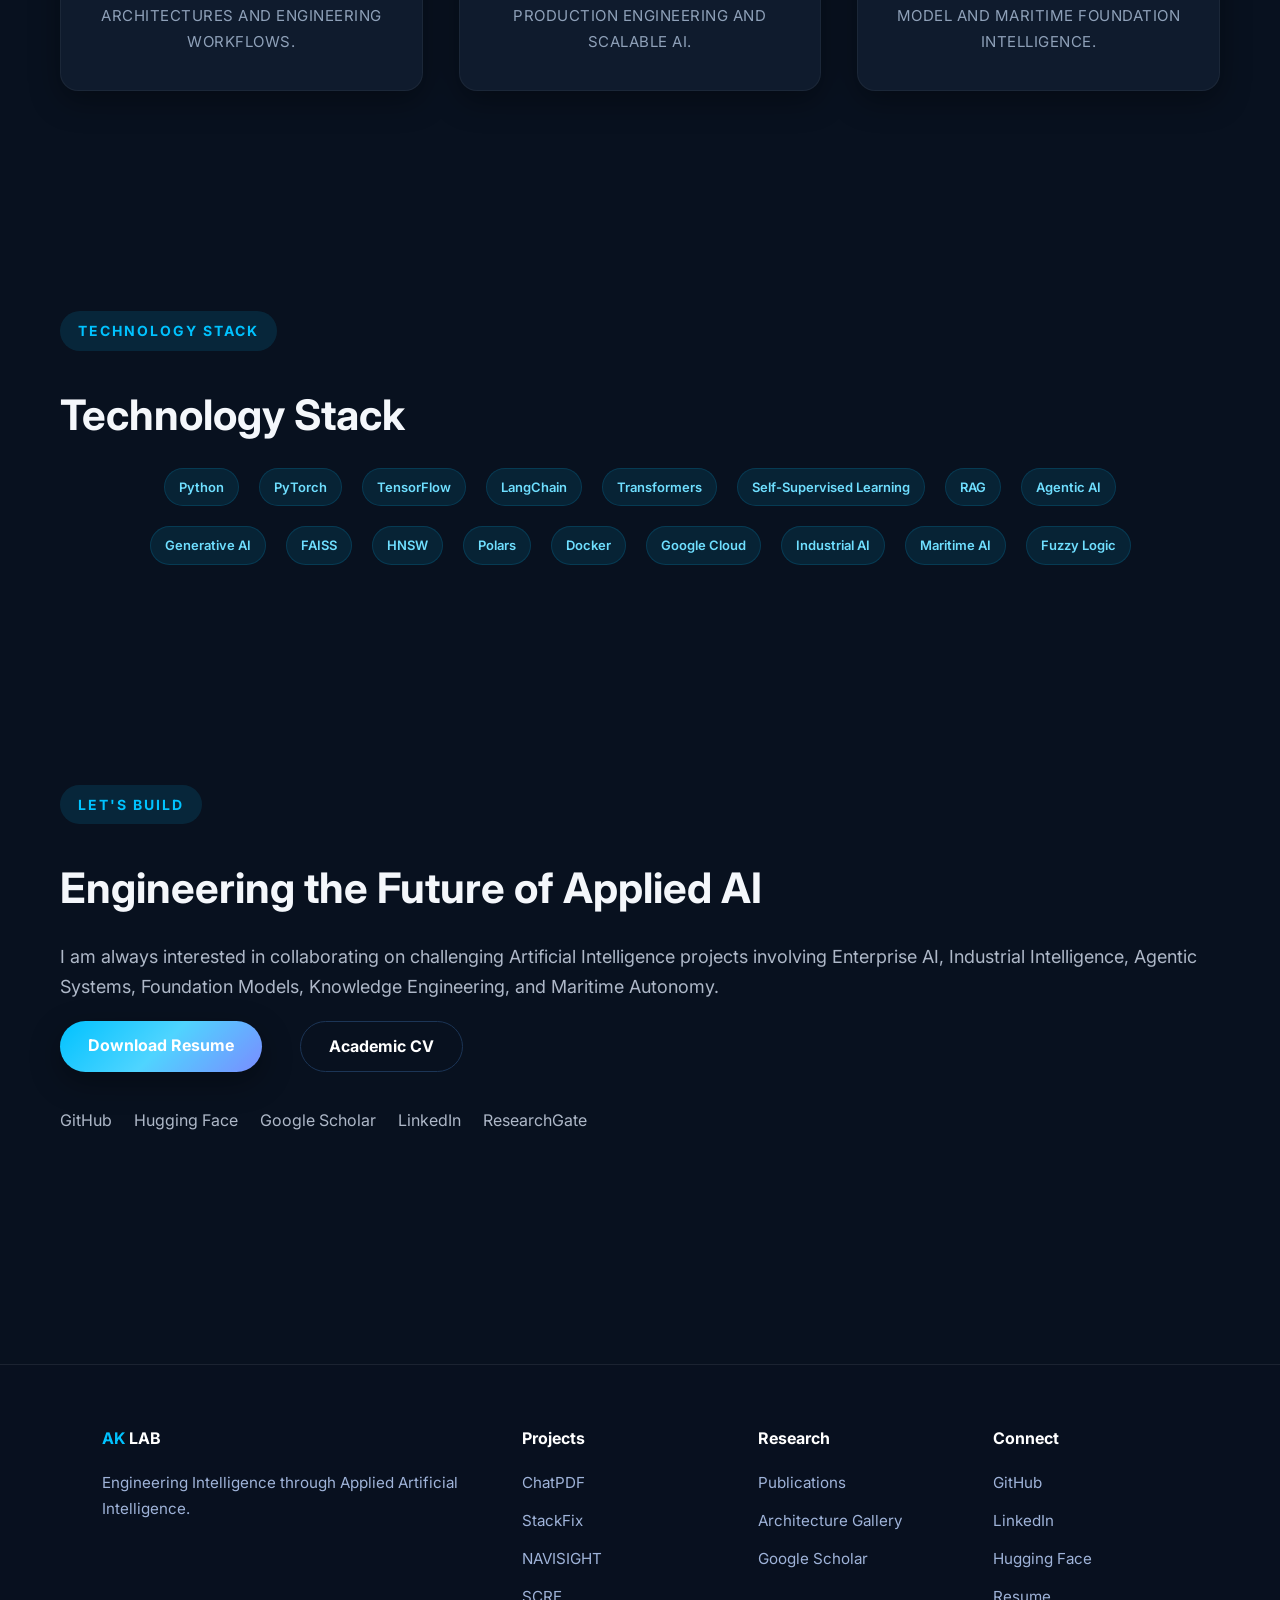
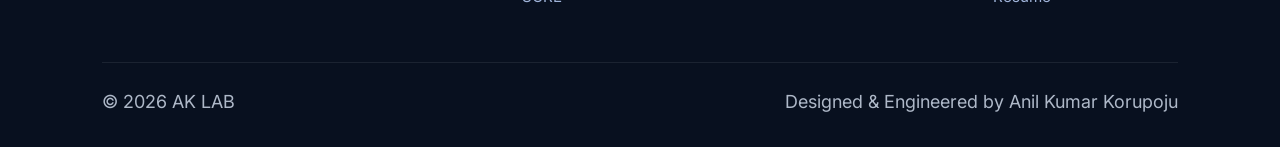
==== commit 45fe9404: "Update index.html" ====
--- a/index.html
+++ b/index.html
@@ -354,7 +354,7 @@
 
 <div class="status">
 
-Production
+Open Source
 
 </div>
 
@@ -390,9 +390,11 @@
 
 <span>FAISS</span>
 
-<span>CrossEncoder</span>
-
-<span>OpenAI</span>
+<span>BGE Reranker</span>
+
+<span>Mistral-7B / Llama-3-8B</span>
+
+<span>Chainlit</span>
 
 </div>
 
@@ -449,12 +451,14 @@
 
 <span>LangGraph</span>
 
-<span>Python</span>
+<span>FAISS + BM25 hybrid retrieval</span>
 
 <span>LLM</span>
 
 <span>Agents</span>
 
+<span>Cross-Rncoder Reranking,</span>
+
 </div>
 
 <div class="view-project">
@@ -490,7 +494,7 @@
 
 <p>
 
-Self-supervised transformer foundation model for maritime anomaly detection trained on approximately 192 million AIS observations.
+Self-supervised masked-transformer framework for maritime anomaly detection trained on ~192 million AIS observations.
 
 </p>
 
@@ -569,13 +573,13 @@
 
 <div class="tech-tags">
 
-<span>TensorFlow</span>
-
-<span>Fuzzy AI</span>
+<span>PyTorch</span>
+
+<span>Fuzzy Logic</span>
 
 <span>AIS</span>
 
-<span>Weather</span>
+<span>SAINT Transformer</span>
 
 </div>
 
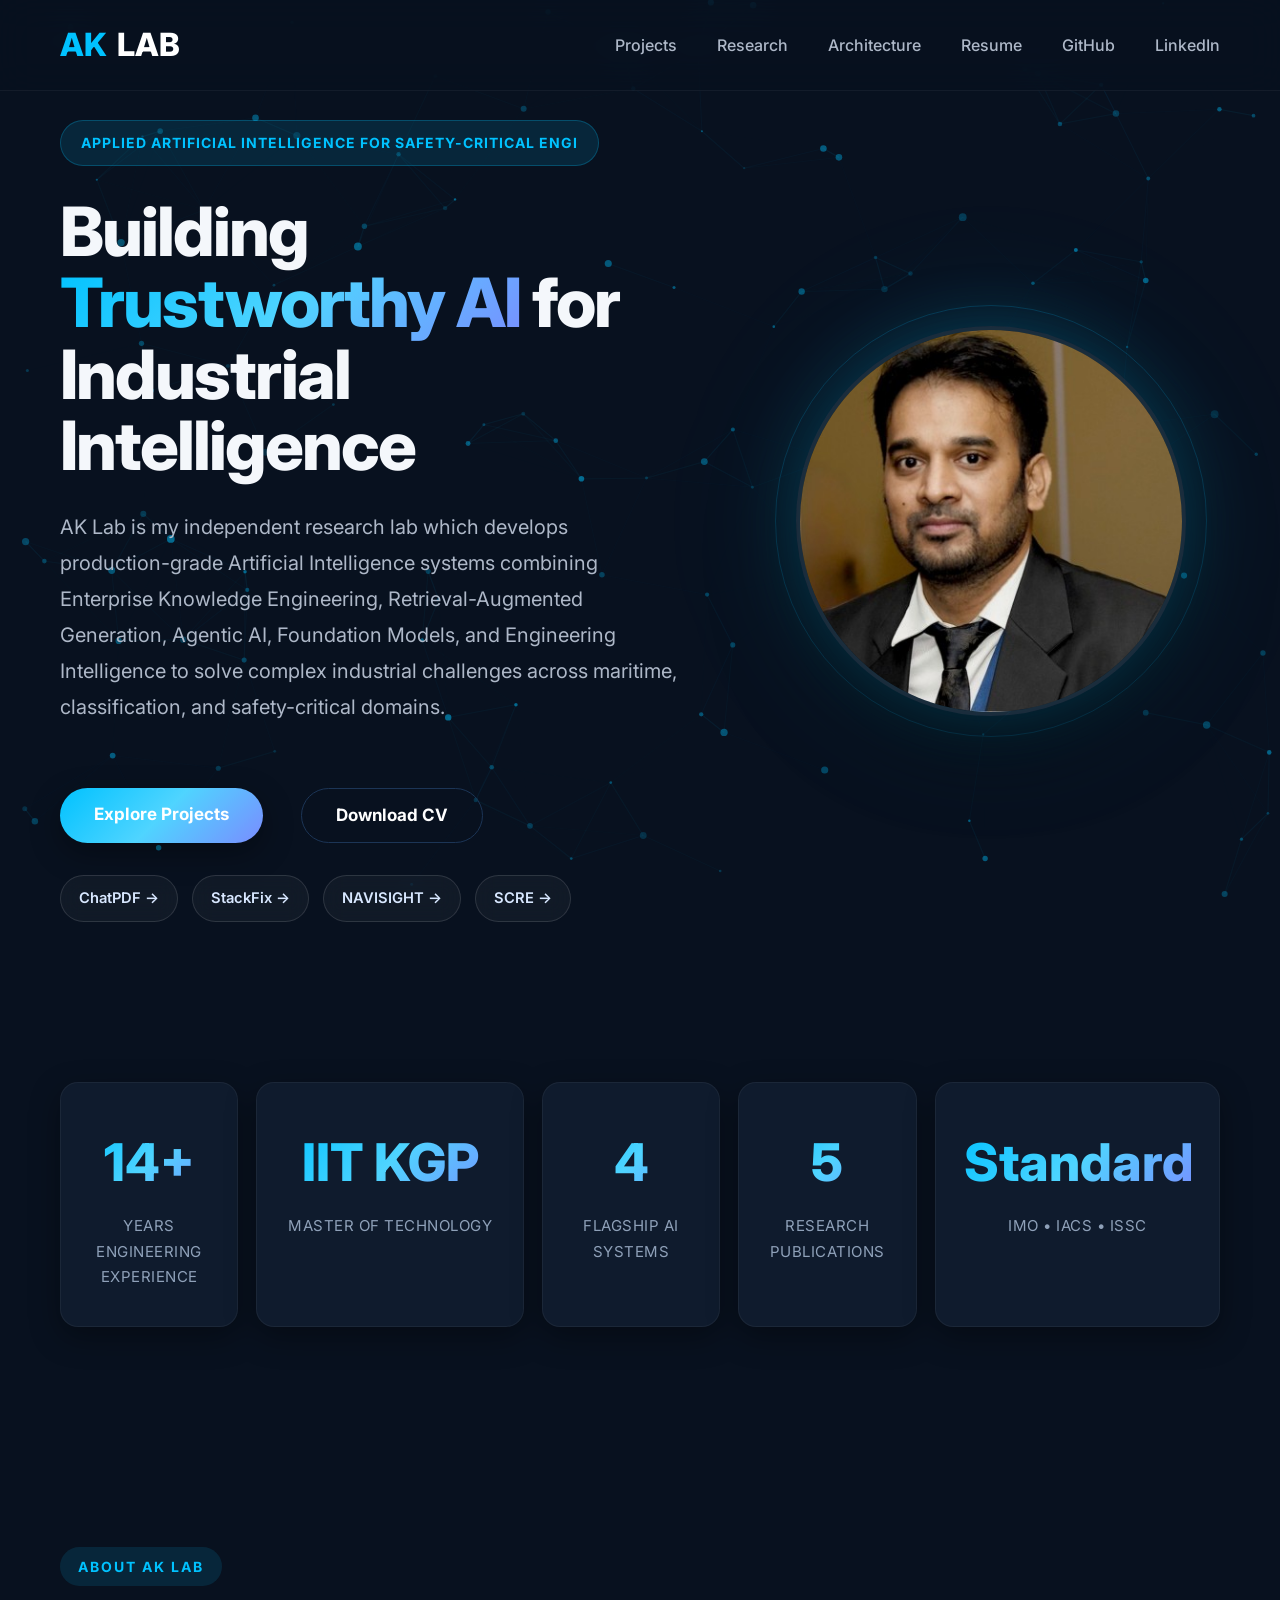
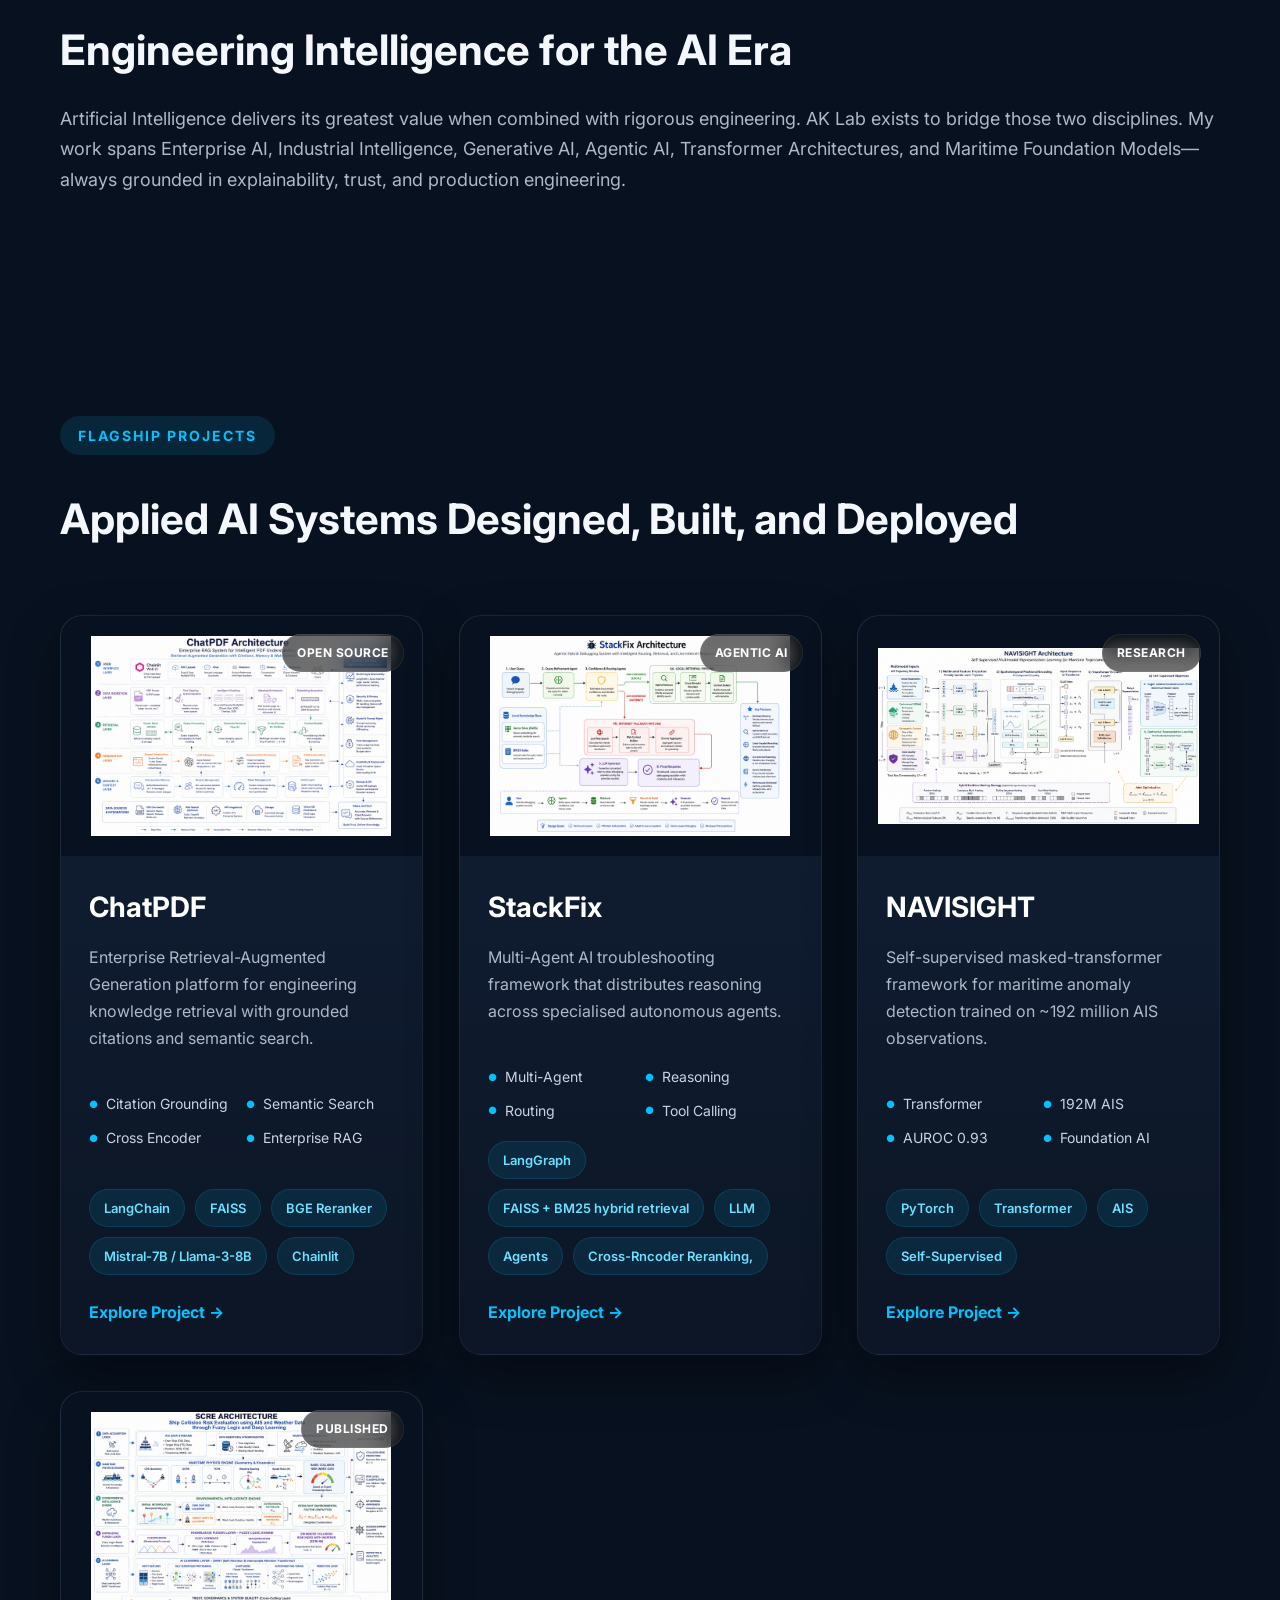
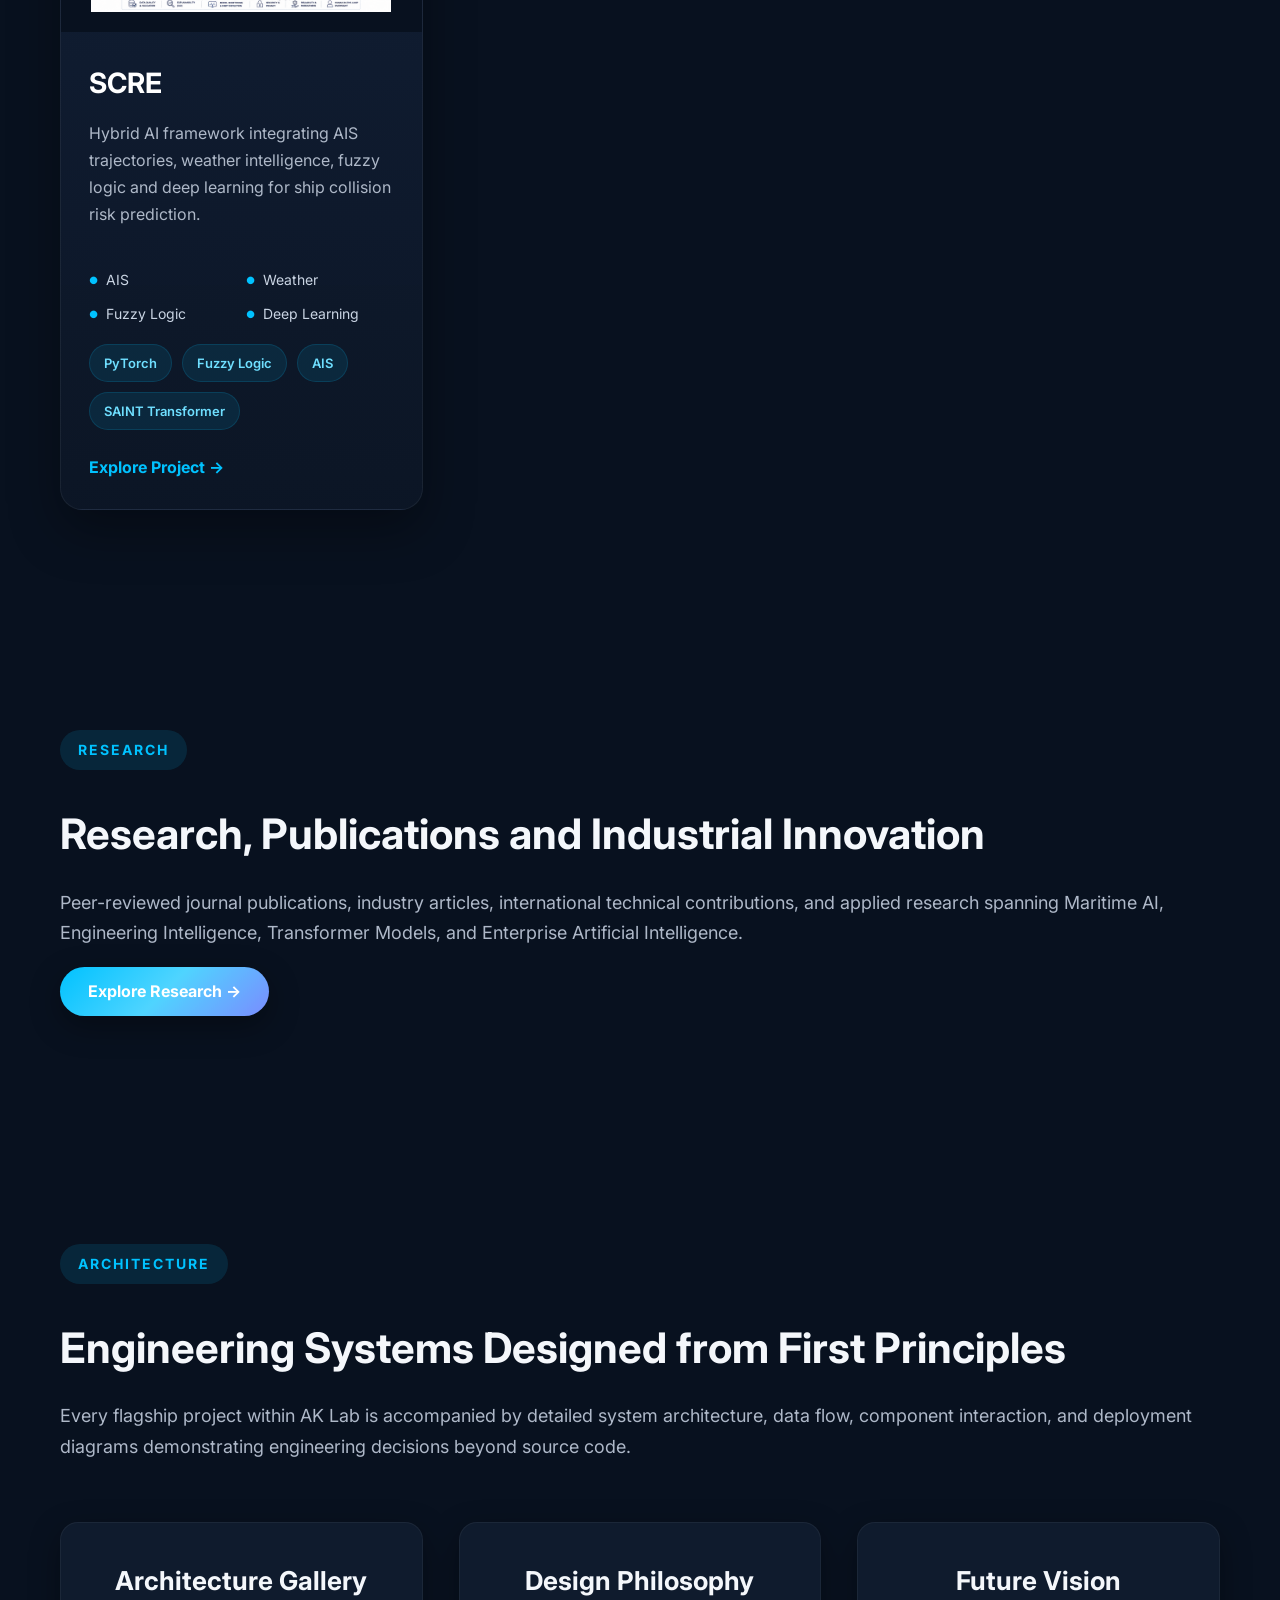
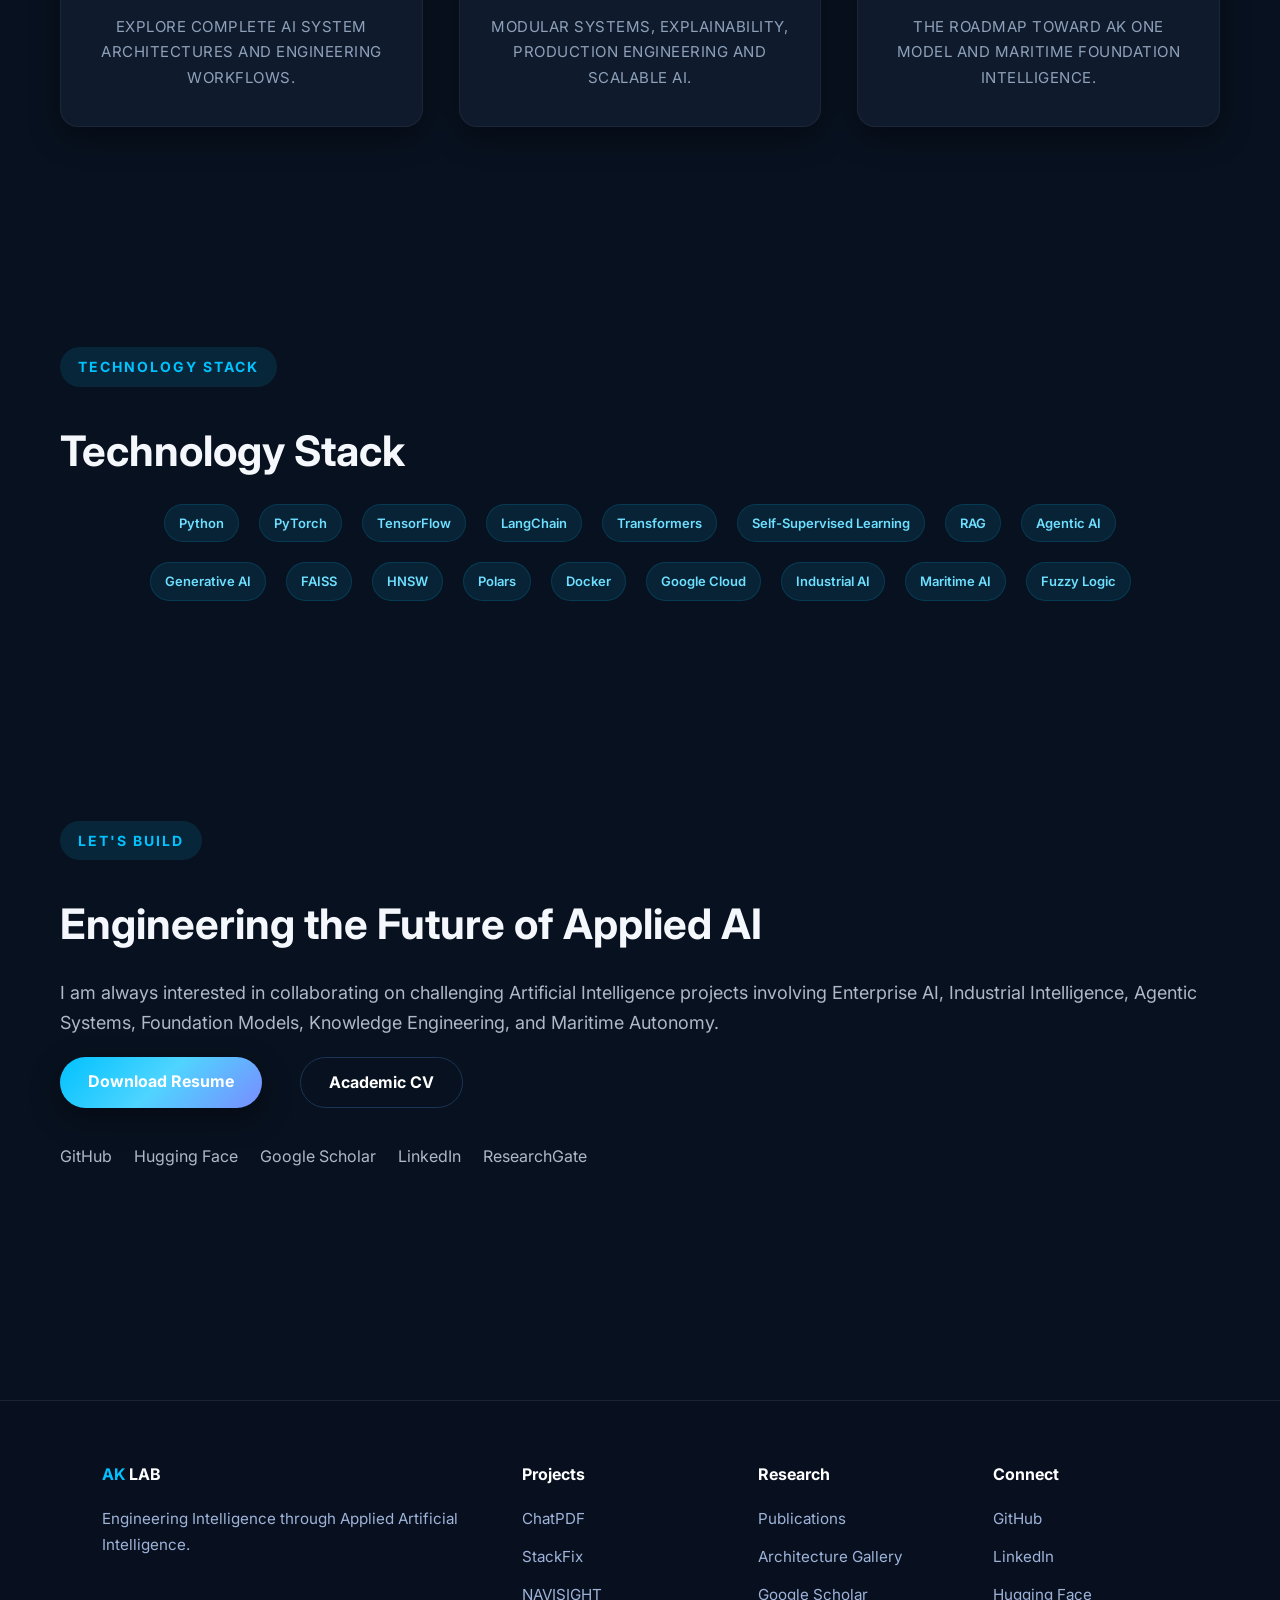
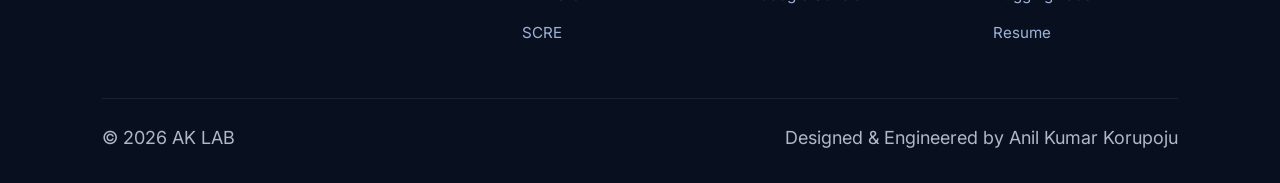
==== commit ccffcebf: "Update index.html" ====
--- a/index.html
+++ b/index.html
@@ -96,7 +96,7 @@
 
 <p class="hero-description">
 
-AK Lab develops production-grade Artificial Intelligence
+AK Lab is my independent research lab which develops production-grade Artificial Intelligence
 systems combining Enterprise Knowledge Engineering,
 Retrieval-Augmented Generation,
 Agentic AI,
@@ -301,7 +301,7 @@
 
 AK Lab exists to bridge those two disciplines.
 
-Our work spans Enterprise AI,
+My work spans Enterprise AI,
 Industrial Intelligence,
 Generative AI,
 Agentic AI,
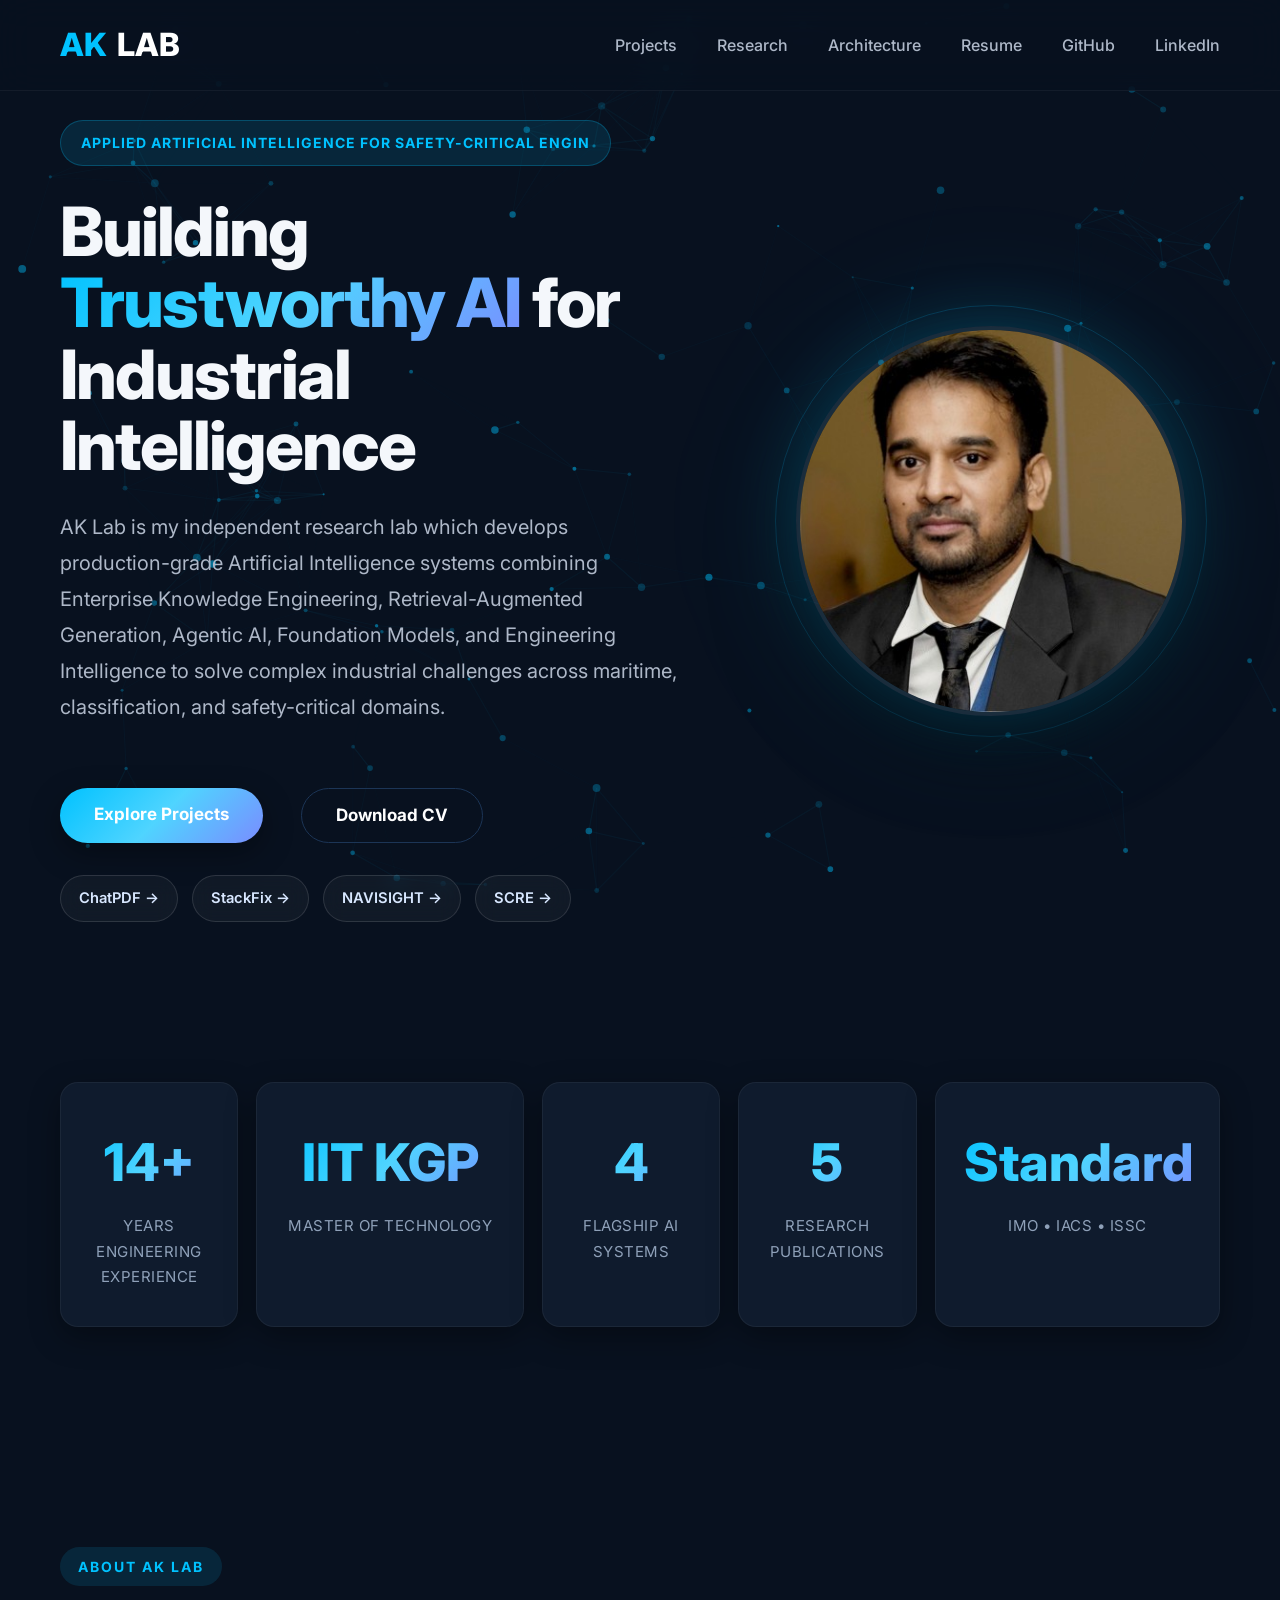
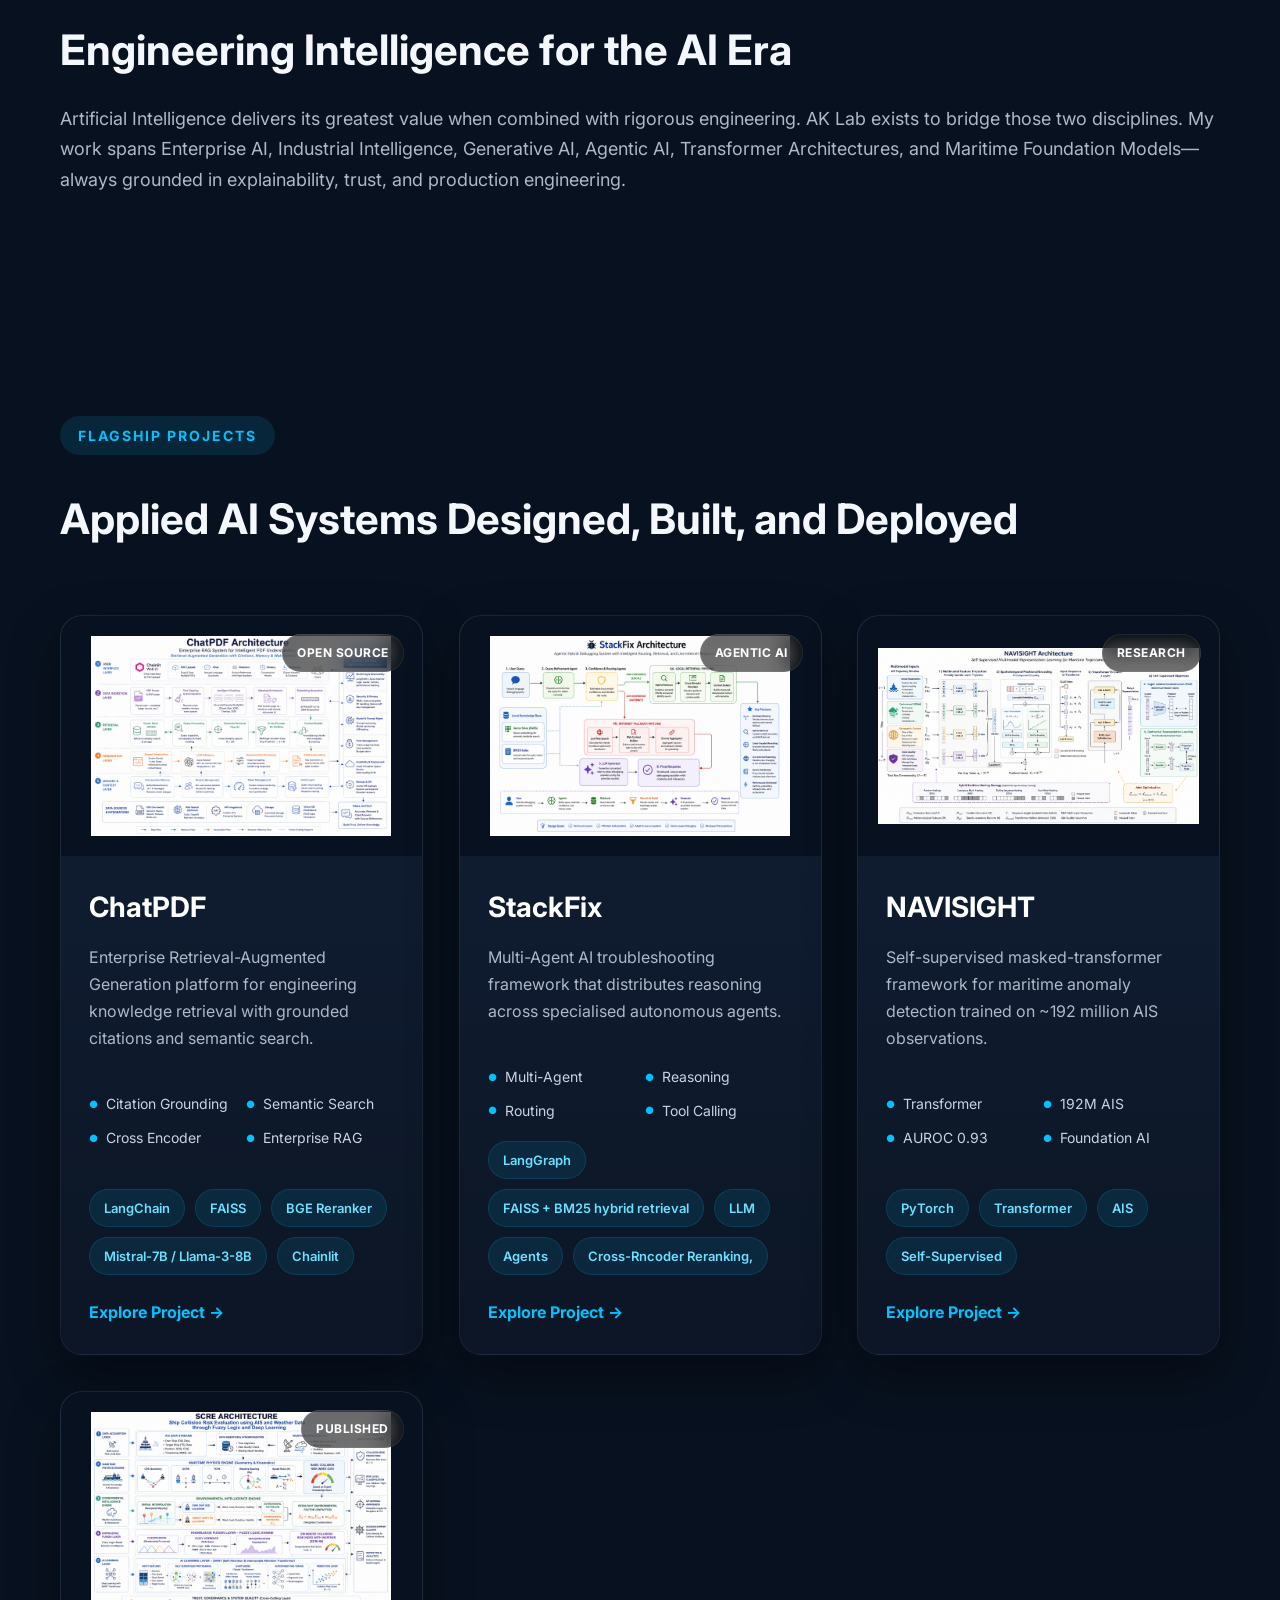
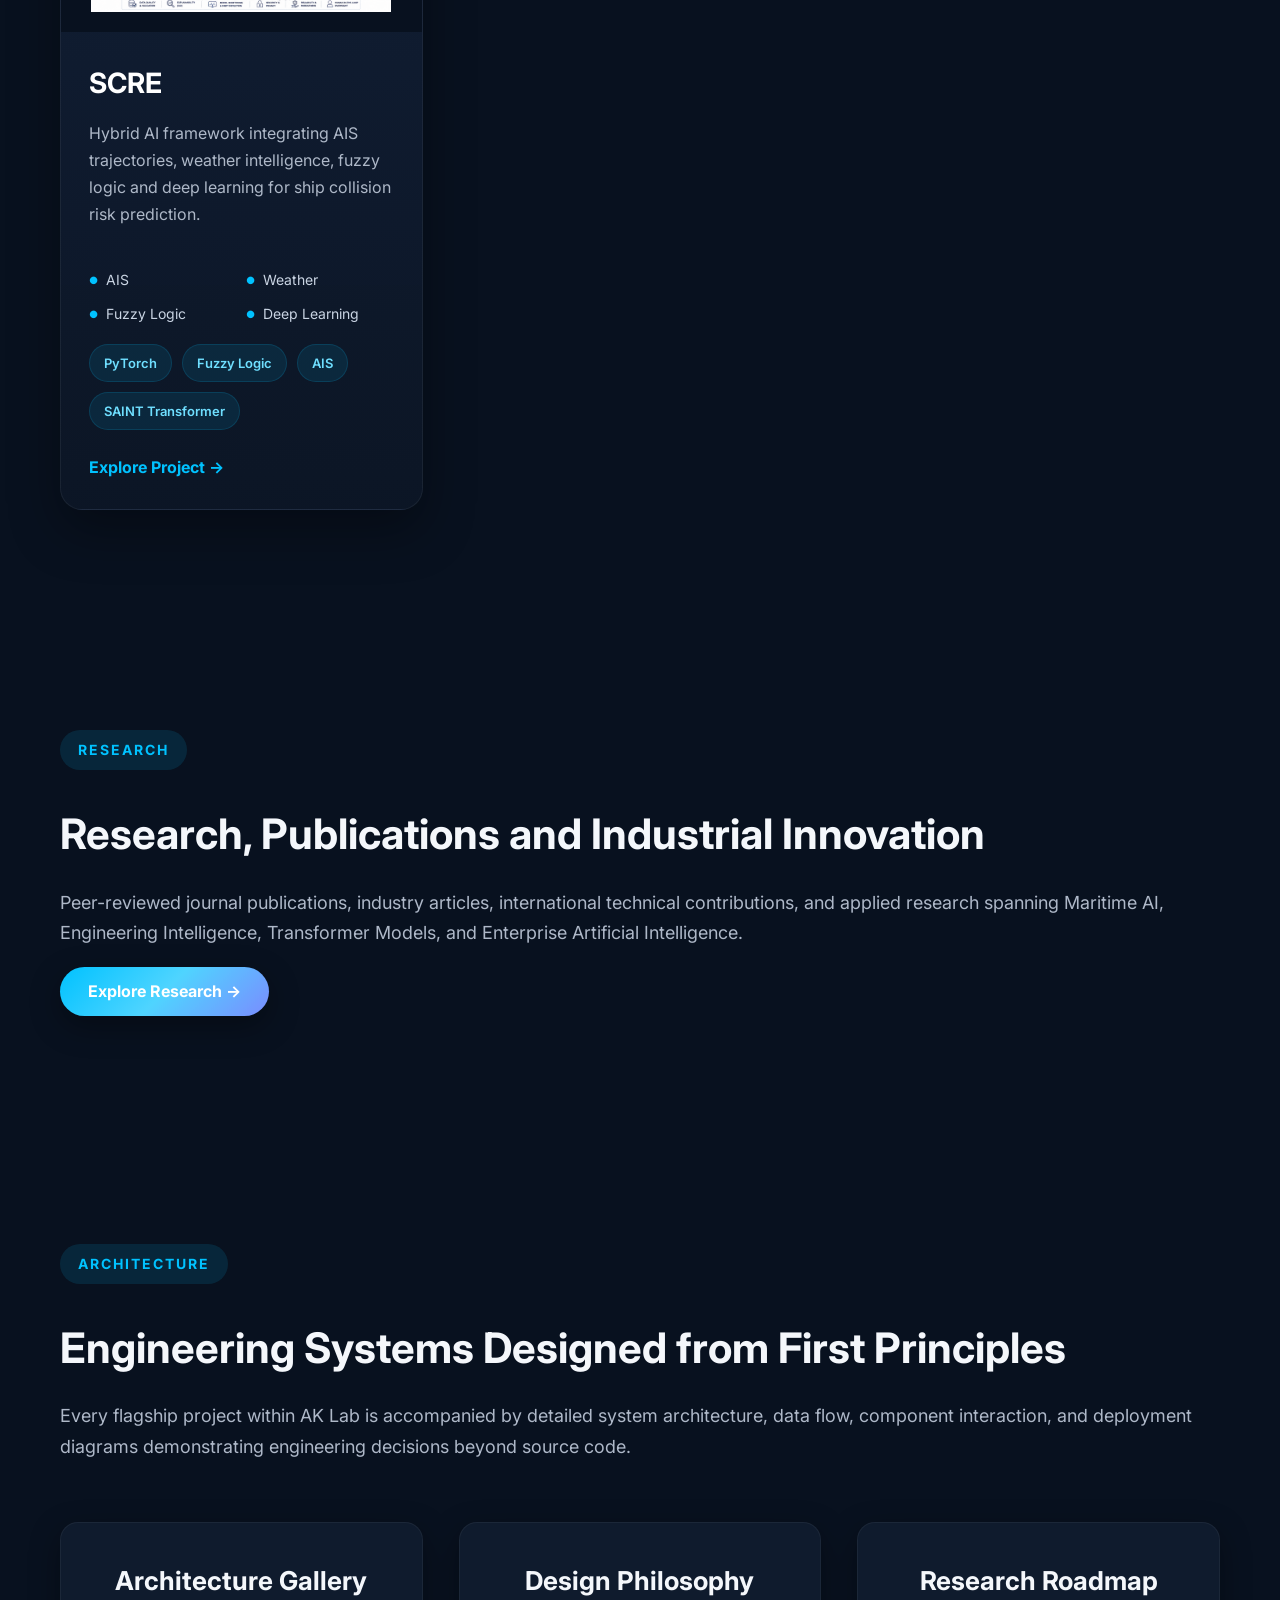
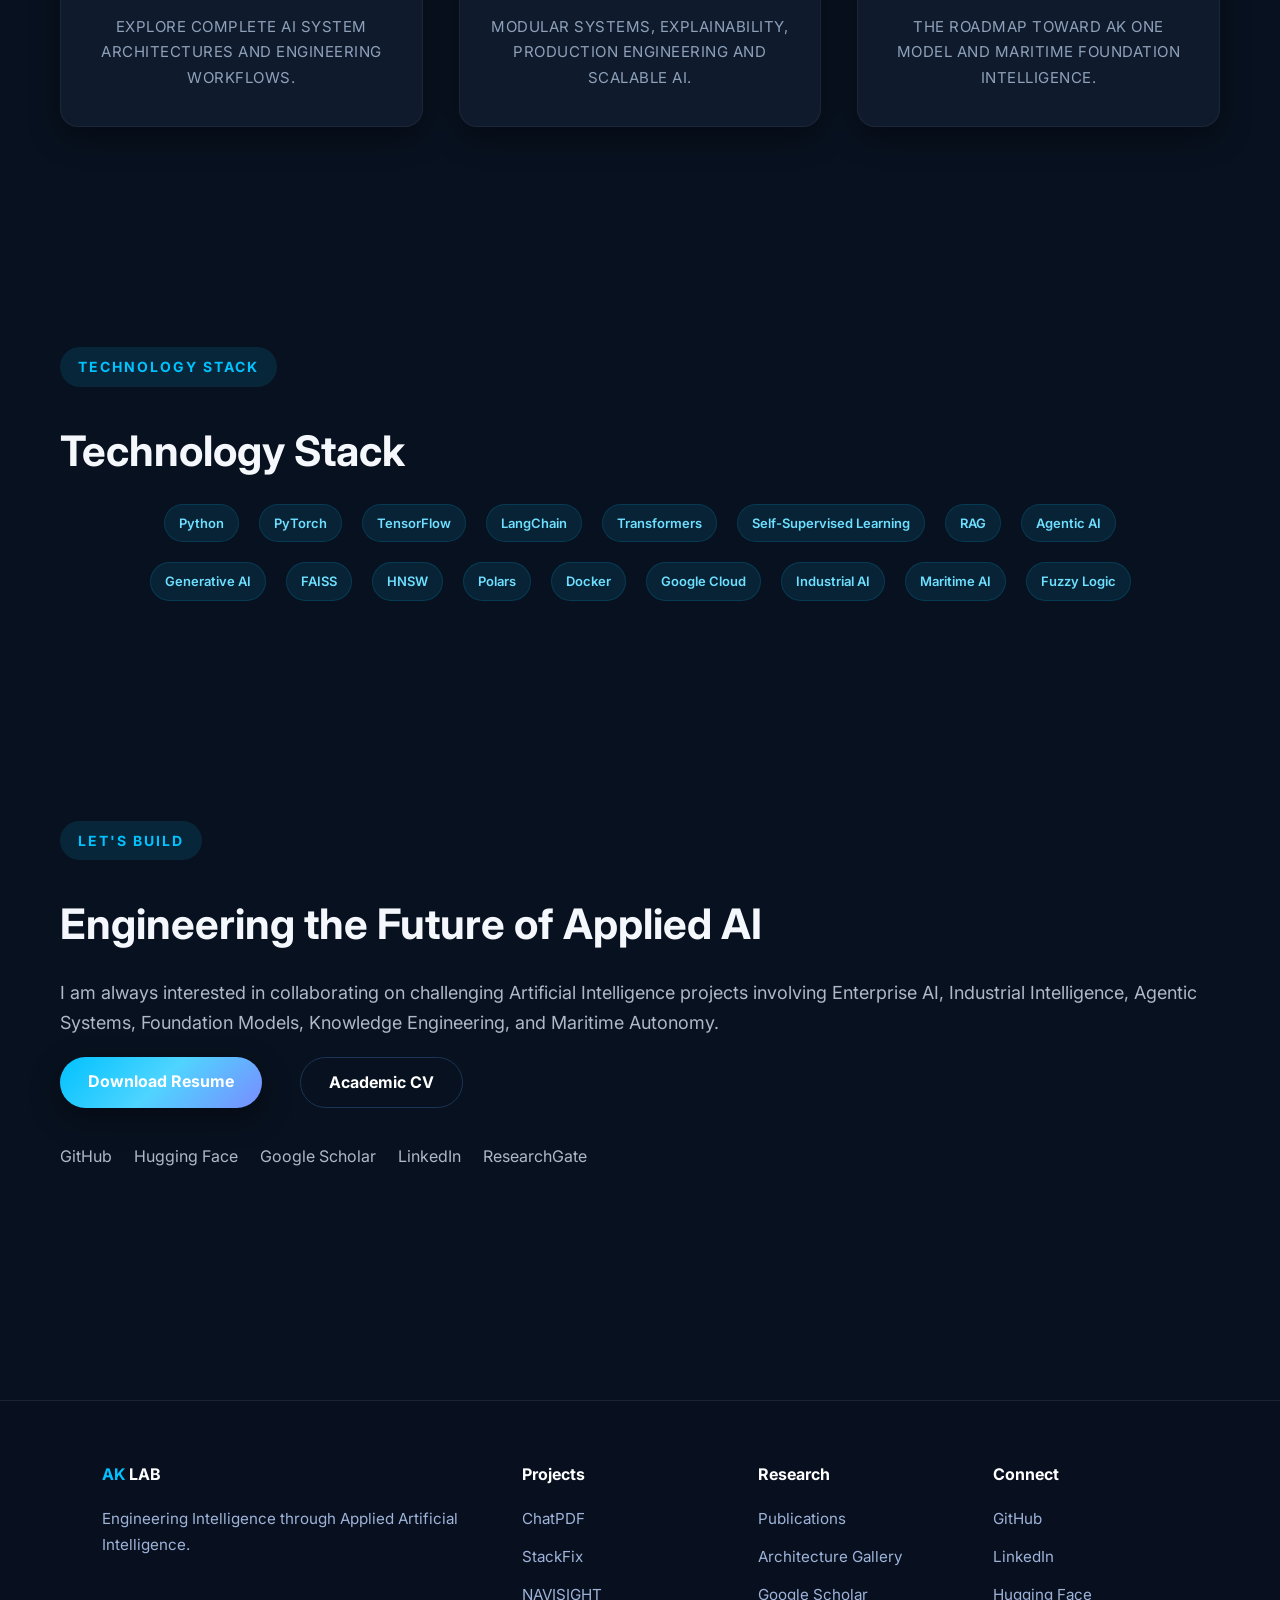
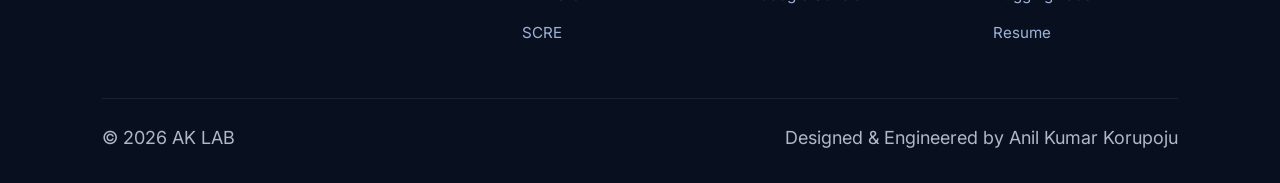
==== commit cf2810c0: "Update index.html" ====
--- a/index.html
+++ b/index.html
@@ -706,7 +706,7 @@
 
 <h3>
 
-Future Vision
+Research Roadmap
 
 </h3>
 
